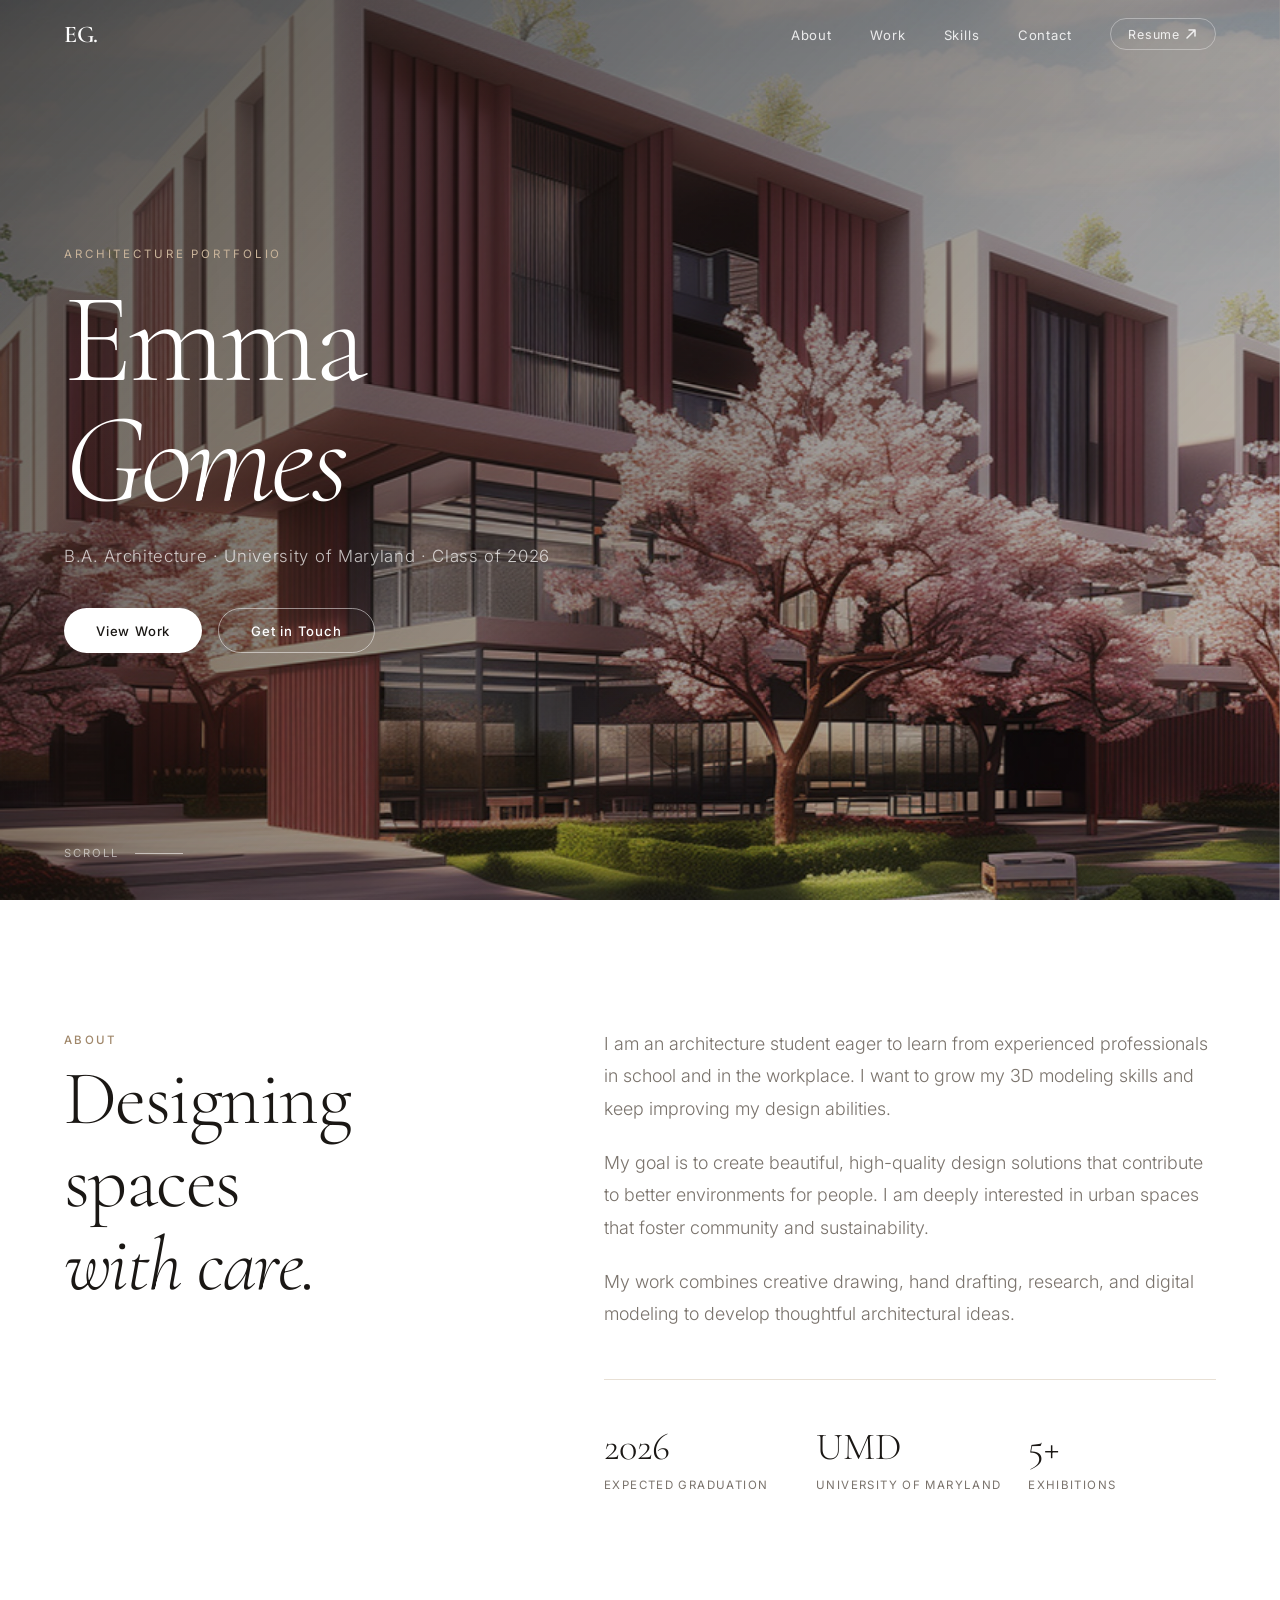
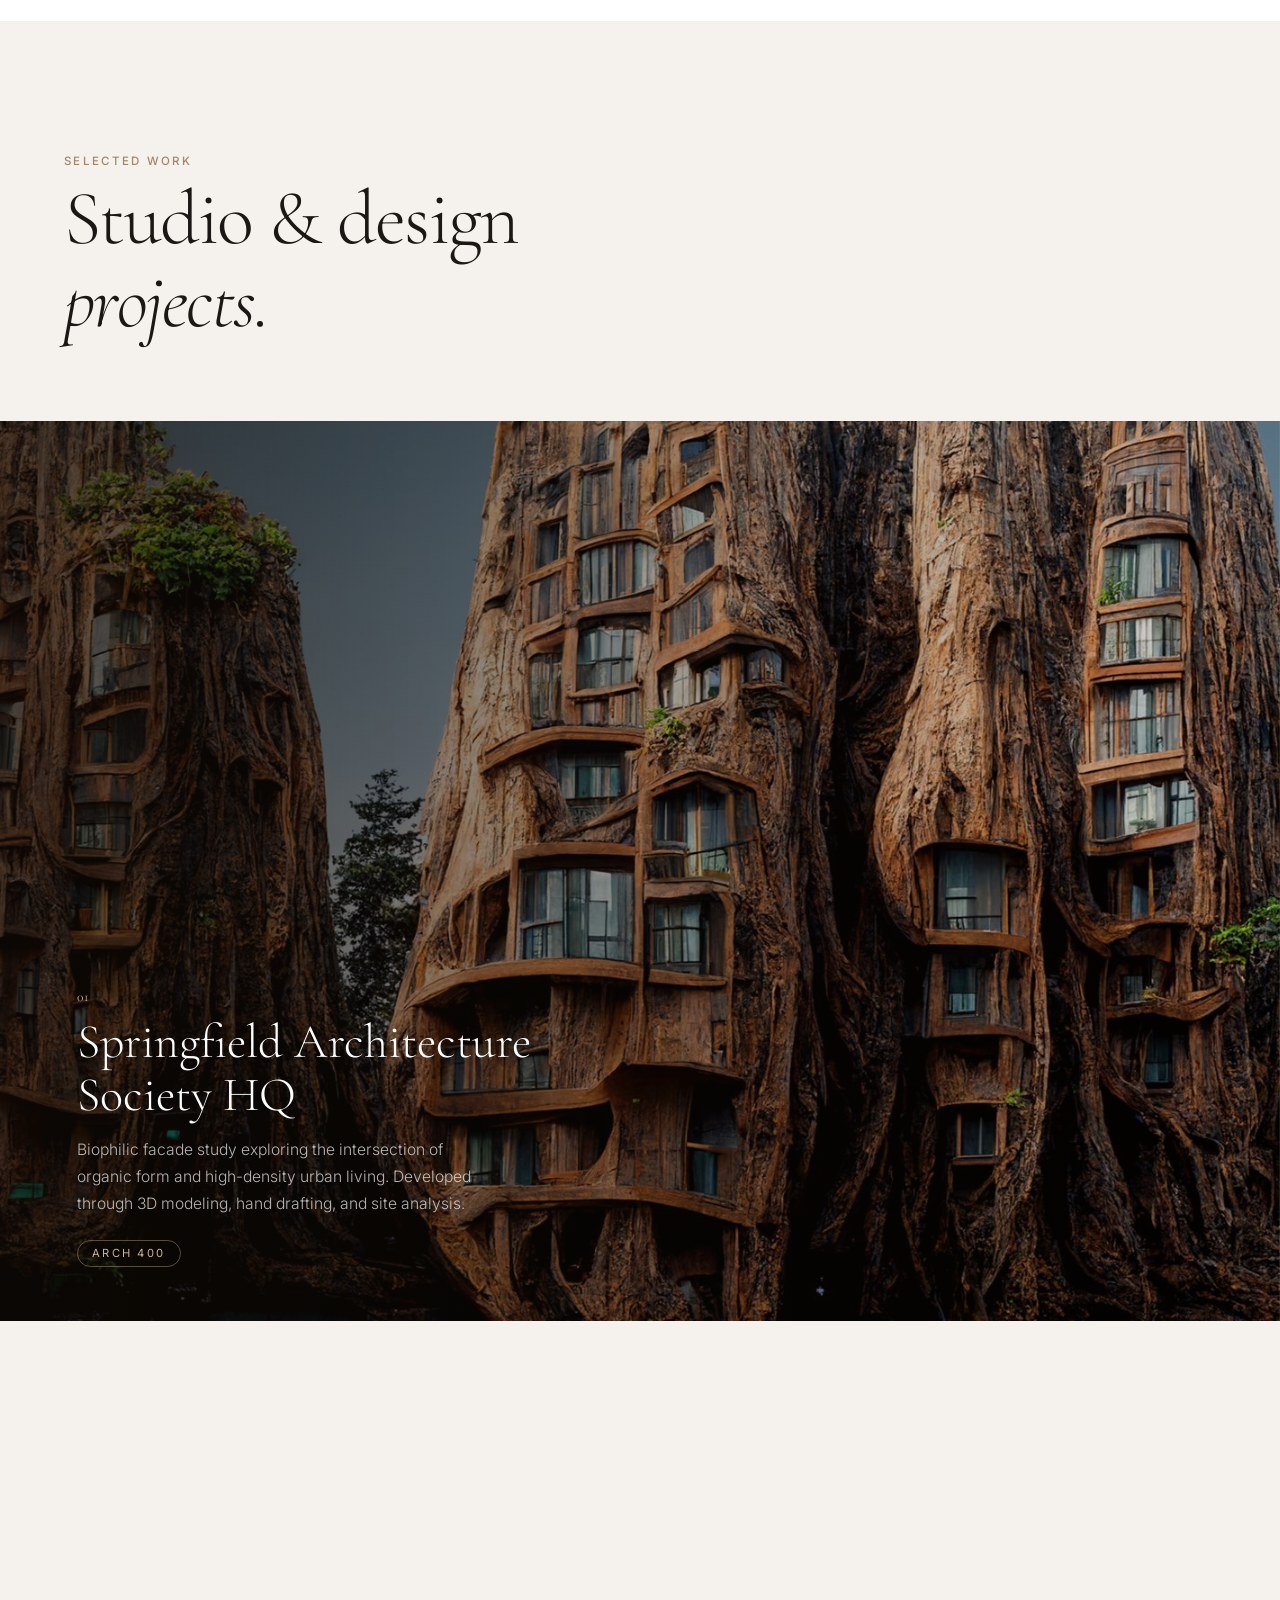
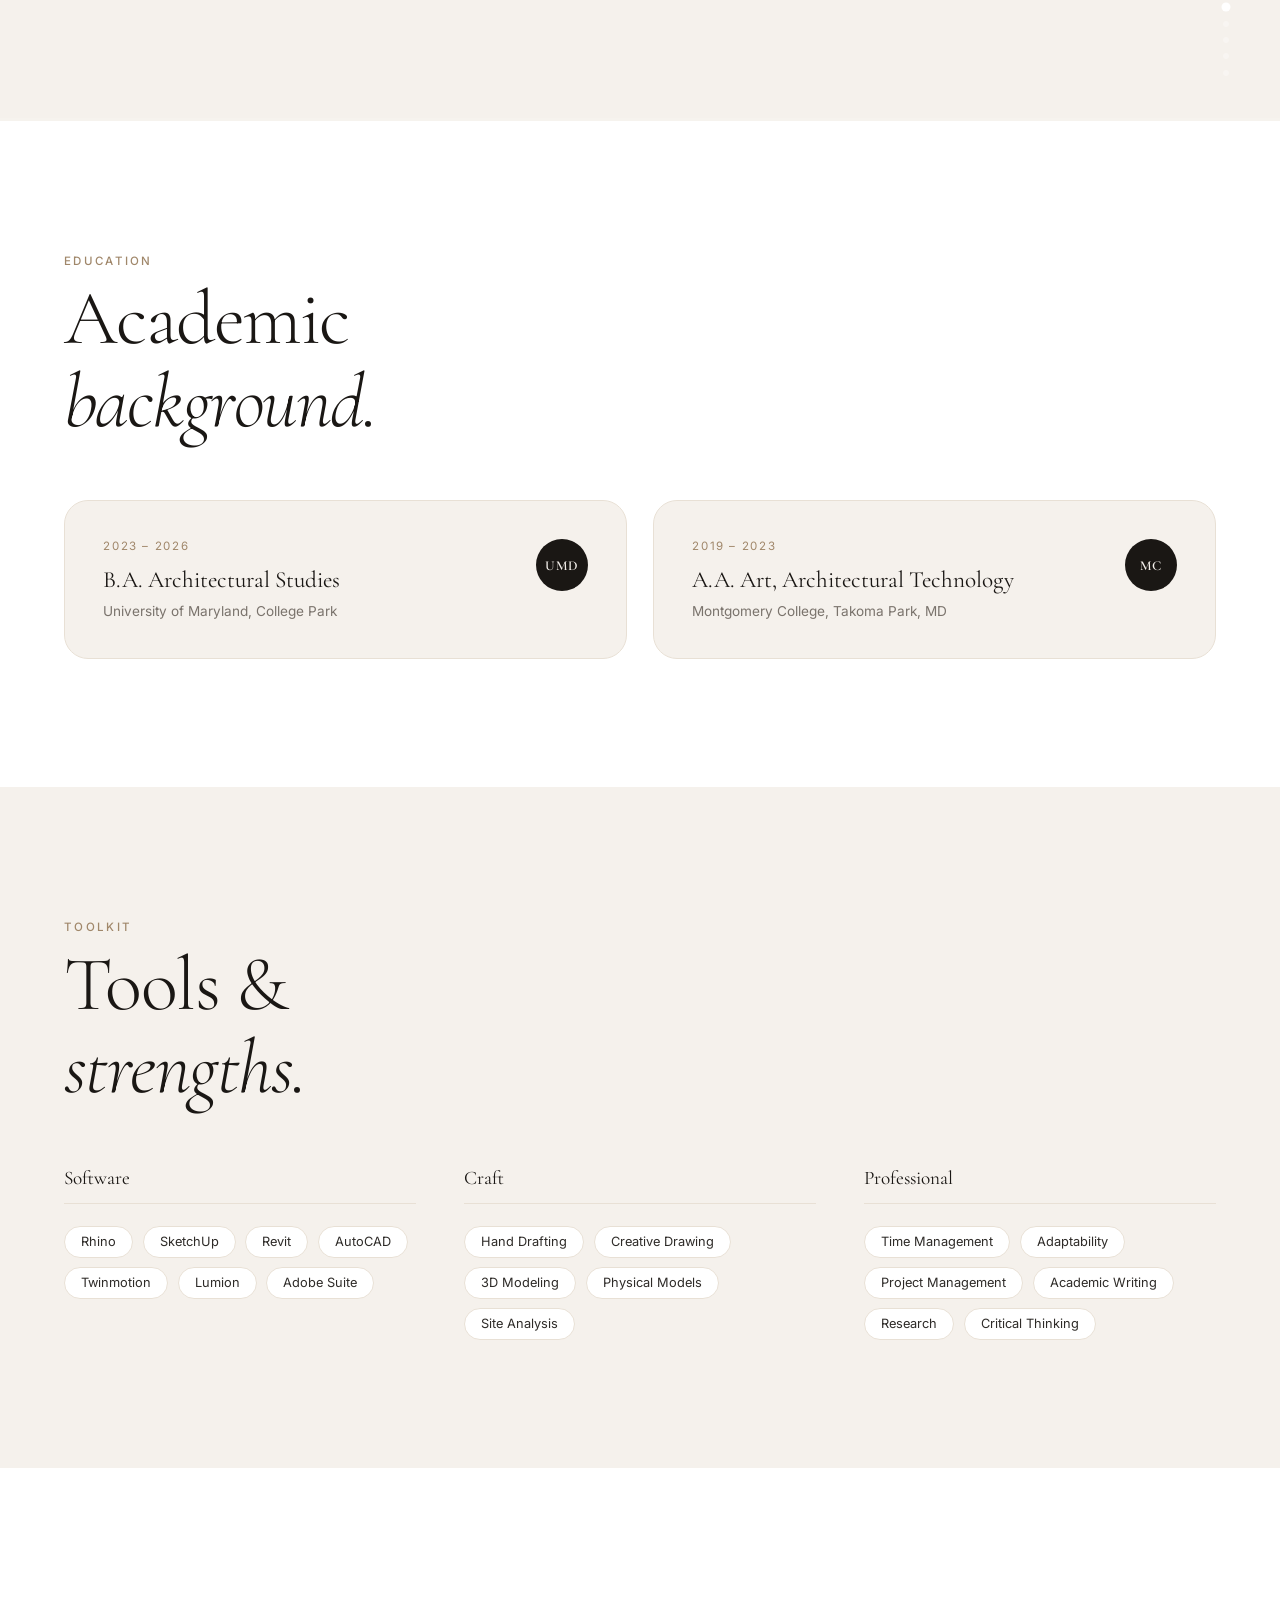
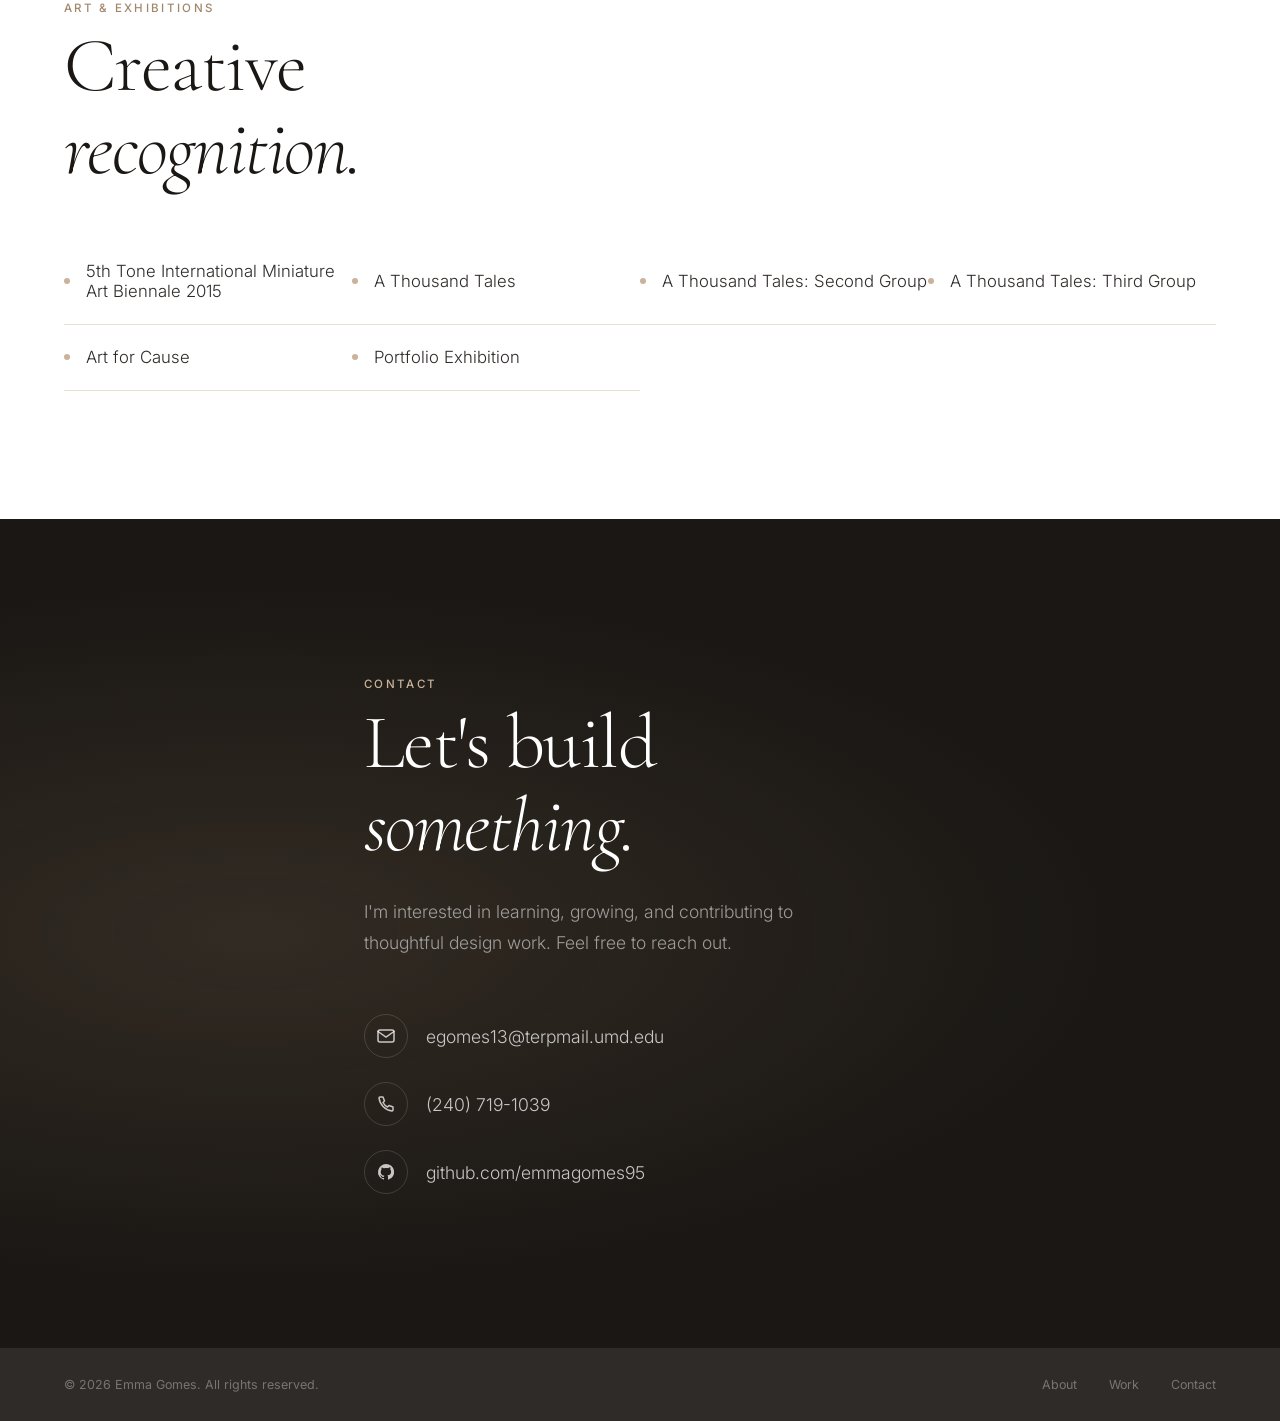
==== frontend/index.html @ b1644114 "feat: initialize architecture portfolio frontend with layout, styling, and assets" ====
<!DOCTYPE html>
<html lang="en">
<head>
  <meta charset="UTF-8" />
  <meta name="viewport" content="width=device-width, initial-scale=1.0" />
  <title>Emma Gomes | Architecture Portfolio</title>
  <meta name="description" content="Emma Gomes — Architecture student at the University of Maryland. Portfolio of design, 3D modeling, and thoughtful spatial work." />
  <link rel="preconnect" href="https://fonts.googleapis.com" />
  <link rel="preconnect" href="https://fonts.gstatic.com" crossorigin />
  <link href="https://fonts.googleapis.com/css2?family=Cormorant+Garamond:ital,wght@0,300;0,400;0,600;1,300;1,400&family=Inter:wght@300;400;500;600&display=swap" rel="stylesheet" />
  <link rel="stylesheet" href="style.css" />
</head>
<body>

  <!-- ─── CURSOR DOT ─── -->
  <div class="cursor" id="cursor"></div>

  <!-- ─── NAV ─── -->
  <nav class="nav" id="nav" role="navigation" aria-label="Main navigation">
    <a href="#home" class="nav__logo" aria-label="Emma Gomes home">EG.</a>
    <ul class="nav__links" role="list">
      <li><a href="#about">About</a></li>
      <li><a href="#work">Work</a></li>
      <li><a href="#skills">Skills</a></li>
      <li><a href="#contact">Contact</a></li>
      <li>
        <a href="../Print_resume_2026.pdf" target="_blank" rel="noopener" class="nav__resume" aria-label="Open resume PDF">
          <span>Resume</span>
          <svg width="12" height="12" viewBox="0 0 12 12" fill="none" aria-hidden="true">
            <path d="M2 10L10 2M10 2H4M10 2V8" stroke="currentColor" stroke-width="1.5" stroke-linecap="round" stroke-linejoin="round"/>
          </svg>
        </a>
      </li>
    </ul>
    <button class="nav__hamburger" id="navHamburger" aria-label="Open menu" aria-expanded="false">
      <span></span><span></span>
    </button>
  </nav>

  <!-- Mobile drawer -->
  <div class="nav__drawer" id="navDrawer" aria-hidden="true">
    <a href="#about" class="drawer__link">About</a>
    <a href="#work" class="drawer__link">Work</a>
    <a href="#skills" class="drawer__link">Skills</a>
    <a href="#contact" class="drawer__link">Contact</a>
    <a href="../Print_resume_2026.pdf" target="_blank" rel="noopener" class="drawer__link">Resume ↗</a>
  </div>

  <!-- ─── HERO ─── -->
  <section class="hero" id="home" aria-label="Hero section">
    <div class="hero__bg">
      <div class="hero__bg-img" style="background-image:url('assets/img_3.jpg')" aria-hidden="true"></div>
      <div class="hero__overlay" aria-hidden="true"></div>
    </div>

    <div class="hero__content">
      <p class="hero__eyebrow reveal-up" aria-label="Architecture Portfolio">Architecture Portfolio</p>
      <h1 class="hero__name reveal-up" style="--delay:0.1s">Emma<br /><em>Gomes</em></h1>
      <p class="hero__sub reveal-up" style="--delay:0.22s">
        B.A. Architecture · University of Maryland · Class of 2026
      </p>
      <div class="hero__ctas reveal-up" style="--delay:0.34s">
        <a href="#work" class="btn btn--light" id="heroViewWork">View Work</a>
        <a href="#contact" class="btn btn--ghost" id="heroContact">Get in Touch</a>
      </div>
    </div>

    <a href="#about" class="hero__scroll" aria-label="Scroll to About">
      <span class="hero__scroll-label">Scroll</span>
      <span class="hero__scroll-line" aria-hidden="true"></span>
    </a>
  </section>

  <!-- ─── ABOUT ─── -->
  <section class="about section" id="about" aria-label="About Emma Gomes">
    <div class="container about__grid">
      <div class="about__left">
        <span class="label reveal-left">About</span>
        <h2 class="section-title reveal-left" style="--delay:0.08s">
          Designing spaces<br /><em>with care.</em>
        </h2>
      </div>
      <div class="about__right">
        <p class="about__body reveal-up" style="--delay:0.12s">
          I am an architecture student eager to learn from experienced professionals
          in school and in the workplace. I want to grow my 3D modeling skills and
          keep improving my design abilities.
        </p>
        <p class="about__body reveal-up" style="--delay:0.2s">
          My goal is to create beautiful, high-quality design solutions that contribute
          to better environments for people. I am deeply interested in urban spaces
          that foster community and sustainability.
        </p>
        <p class="about__body reveal-up" style="--delay:0.28s">
          My work combines creative drawing, hand drafting, research, and digital
          modeling to develop thoughtful architectural ideas.
        </p>

        <div class="about__facts reveal-up" style="--delay:0.38s">
          <div class="fact">
            <span class="fact__num">2026</span>
            <span class="fact__label">Expected Graduation</span>
          </div>
          <div class="fact">
            <span class="fact__num">UMD</span>
            <span class="fact__label">University of Maryland</span>
          </div>
          <div class="fact">
            <span class="fact__num">5+</span>
            <span class="fact__label">Exhibitions</span>
          </div>
        </div>
      </div>
    </div>
  </section>

  <!-- ─── WORK / IMAGE SHOWCASE (cinematic scroll) ─── -->
  <section class="work" id="work" aria-label="Selected work">
    <div class="work__intro container">
      <span class="label reveal-left">Selected Work</span>
      <h2 class="section-title reveal-left" style="--delay:0.08s">
        Studio & design<br /><em>projects.</em>
      </h2>
    </div>

    <!-- Sticky scroll showcase -->
    <div class="showcase" id="showcase">
      <!-- Track of panels – JS drives the curtain transition -->
      <div class="showcase__track" id="showcaseTrack">

        <div class="showcase__panel" data-index="0">
          <figure class="panel__img-wrap" aria-hidden="true">
            <img src="assets/img_1.jpg" alt="Biophilic high-rise towers with tree-bark facade" class="panel__img" />
          </figure>
          <div class="panel__caption">
            <span class="panel__num">01</span>
            <h3 class="panel__title">Springfield Architecture Society HQ</h3>
            <p class="panel__desc">Biophilic facade study exploring the intersection of organic form and high-density urban living. Developed through 3D modeling, hand drafting, and site analysis.</p>
            <span class="panel__course">ARCH 400</span>
          </div>
        </div>

        <div class="showcase__panel" data-index="1">
          <figure class="panel__img-wrap" aria-hidden="true">
            <img src="assets/img_2.jpg" alt="Parametric wooden vaulted pavilion in a misty field" class="panel__img" />
          </figure>
          <div class="panel__caption">
            <span class="panel__num">02</span>
            <h3 class="panel__title">Riverwalk Pavilion</h3>
            <p class="panel__desc">Parametric wooden vault designed as a flexible public space, supporting walking tours, farmer's markets, and film screenings through lightweight structure and natural material.</p>
            <span class="panel__course">ARCH 400</span>
          </div>
        </div>

        <div class="showcase__panel" data-index="2">
          <figure class="panel__img-wrap" aria-hidden="true">
            <img src="assets/img_3.jpg" alt="Modern academic building with cherry blossom trees" class="panel__img" />
          </figure>
          <div class="panel__caption">
            <span class="panel__num">03</span>
            <h3 class="panel__title">Community Learning Center</h3>
            <p class="panel__desc">Mixed-use academic building emphasizing transparency, greenery, and human scale. Designed to foster collaborative learning in a vibrant landscaped setting.</p>
            <span class="panel__course">ARCH 350</span>
          </div>
        </div>

        <div class="showcase__panel" data-index="3">
          <figure class="panel__img-wrap" aria-hidden="true">
            <img src="assets/img_4.jpg" alt="Brutalist sculptural civic building" class="panel__img" />
          </figure>
          <div class="panel__caption">
            <span class="panel__num">04</span>
            <h3 class="panel__title">Marketplace</h3>
            <p class="panel__desc">Brutalist civic presence articulated through bold massing and sculptural concrete. Analytical diagrams communicate circulation, parti, and hierarchy through freehand and digital methods.</p>
            <span class="panel__course">ARCH 200</span>
          </div>
        </div>

        <div class="showcase__panel" data-index="4">
          <figure class="panel__img-wrap" aria-hidden="true">
            <img src="assets/img_5.jpg" alt="Mirrored glass facade reflecting sky and city" class="panel__img" />
          </figure>
          <div class="panel__caption">
            <span class="panel__num">05</span>
            <h3 class="panel__title">Reflective Urban Facade</h3>
            <p class="panel__desc">Exploration of urban transparency and context — a glass skin that dissolves the boundary between building and sky, turning the city into an ever-changing canvas.</p>
            <span class="panel__course">ARCH 300</span>
          </div>
        </div>

      </div><!-- /.showcase__track -->

      <!-- Progress dots -->
      <div class="showcase__dots" id="showcaseDots" role="tablist" aria-label="Project navigation">
        <button class="dot dot--active" data-idx="0" role="tab" aria-selected="true" aria-label="Project 1"></button>
        <button class="dot" data-idx="1" role="tab" aria-selected="false" aria-label="Project 2"></button>
        <button class="dot" data-idx="2" role="tab" aria-selected="false" aria-label="Project 3"></button>
        <button class="dot" data-idx="3" role="tab" aria-selected="false" aria-label="Project 4"></button>
        <button class="dot" data-idx="4" role="tab" aria-selected="false" aria-label="Project 5"></button>
      </div>

      <!-- Scroll progress bar -->
      <div class="showcase__progress" aria-hidden="true">
        <div class="showcase__progress-fill" id="showcaseProgressFill"></div>
      </div>
    </div><!-- /.showcase -->
  </section>

  <!-- ─── EDUCATION ─── -->
  <section class="edu section" id="education" aria-label="Education">
    <div class="container">
      <span class="label reveal-left">Education</span>
      <h2 class="section-title reveal-left" style="--delay:0.08s">Academic<br /><em>background.</em></h2>

      <div class="edu__grid">
        <div class="edu__card reveal-up" style="--delay:0.1s">
          <div class="edu__card-inner">
            <span class="edu__year">2023 – 2026</span>
            <h3 class="edu__degree">B.A. Architectural Studies</h3>
            <p class="edu__school">University of Maryland, College Park</p>
          </div>
          <div class="edu__badge" aria-hidden="true">UMD</div>
        </div>

        <div class="edu__card reveal-up" style="--delay:0.2s">
          <div class="edu__card-inner">
            <span class="edu__year">2019 – 2023</span>
            <h3 class="edu__degree">A.A. Art, Architectural Technology</h3>
            <p class="edu__school">Montgomery College, Takoma Park, MD</p>
          </div>
          <div class="edu__badge" aria-hidden="true">MC</div>
        </div>
      </div>
    </div>
  </section>

  <!-- ─── SKILLS ─── -->
  <section class="skills section" id="skills" aria-label="Skills">
    <div class="container">
      <span class="label reveal-left">Toolkit</span>
      <h2 class="section-title reveal-left" style="--delay:0.08s">Tools &amp;<br /><em>strengths.</em></h2>

      <div class="skills__grid">
        <div class="skills__col reveal-up" style="--delay:0.1s">
          <h3 class="skills__col-title">Software</h3>
          <ul class="skills__list" role="list">
            <li class="pill">Rhino</li>
            <li class="pill">SketchUp</li>
            <li class="pill">Revit</li>
            <li class="pill">AutoCAD</li>
            <li class="pill">Twinmotion</li>
            <li class="pill">Lumion</li>
            <li class="pill">Adobe Suite</li>
          </ul>
        </div>

        <div class="skills__col reveal-up" style="--delay:0.18s">
          <h3 class="skills__col-title">Craft</h3>
          <ul class="skills__list" role="list">
            <li class="pill">Hand Drafting</li>
            <li class="pill">Creative Drawing</li>
            <li class="pill">3D Modeling</li>
            <li class="pill">Physical Models</li>
            <li class="pill">Site Analysis</li>
          </ul>
        </div>

        <div class="skills__col reveal-up" style="--delay:0.26s">
          <h3 class="skills__col-title">Professional</h3>
          <ul class="skills__list" role="list">
            <li class="pill">Time Management</li>
            <li class="pill">Adaptability</li>
            <li class="pill">Project Management</li>
            <li class="pill">Academic Writing</li>
            <li class="pill">Research</li>
            <li class="pill">Critical Thinking</li>
          </ul>
        </div>
      </div>
    </div>
  </section>

  <!-- ─── EXHIBITIONS ─── -->
  <section class="exhibitions section" id="exhibitions" aria-label="Exhibitions">
    <div class="container">
      <span class="label reveal-left">Art &amp; Exhibitions</span>
      <h2 class="section-title reveal-left" style="--delay:0.08s">Creative<br /><em>recognition.</em></h2>

      <ul class="exhibitions__list reveal-up" style="--delay:0.12s" role="list">
        <li class="exhibitions__item">
          <span class="exhibitions__dot" aria-hidden="true"></span>
          <span>5th Tone International Miniature Art Biennale 2015</span>
        </li>
        <li class="exhibitions__item">
          <span class="exhibitions__dot" aria-hidden="true"></span>
          <span>A Thousand Tales</span>
        </li>
        <li class="exhibitions__item">
          <span class="exhibitions__dot" aria-hidden="true"></span>
          <span>A Thousand Tales: Second Group</span>
        </li>
        <li class="exhibitions__item">
          <span class="exhibitions__dot" aria-hidden="true"></span>
          <span>A Thousand Tales: Third Group</span>
        </li>
        <li class="exhibitions__item">
          <span class="exhibitions__dot" aria-hidden="true"></span>
          <span>Art for Cause</span>
        </li>
        <li class="exhibitions__item">
          <span class="exhibitions__dot" aria-hidden="true"></span>
          <span>Portfolio Exhibition</span>
        </li>
      </ul>
    </div>
  </section>

  <!-- ─── CONTACT ─── -->
  <section class="contact" id="contact" aria-label="Contact">
    <div class="contact__bg" aria-hidden="true"></div>
    <div class="container contact__inner">
      <span class="label label--light reveal-up">Contact</span>
      <h2 class="section-title section-title--light reveal-up" style="--delay:0.08s">
        Let's build<br /><em>something.</em>
      </h2>
      <p class="contact__sub reveal-up" style="--delay:0.16s">
        I'm interested in learning, growing, and contributing to thoughtful design work. Feel free to reach out.
      </p>

      <div class="contact__links reveal-up" style="--delay:0.24s">
        <a href="mailto:egomes13@terpmail.umd.edu" class="contact__link" id="contactEmail" aria-label="Email Emma Gomes">
          <span class="contact__link-icon" aria-hidden="true">
            <svg viewBox="0 0 20 20" fill="none" width="20" height="20" aria-hidden="true">
              <path d="M2 5.5L10 11L18 5.5" stroke="currentColor" stroke-width="1.5" stroke-linecap="round"/>
              <rect x="2" y="4" width="16" height="12" rx="2" stroke="currentColor" stroke-width="1.5"/>
            </svg>
          </span>
          egomes13@terpmail.umd.edu
        </a>

        <a href="tel:+12407191039" class="contact__link" id="contactPhone" aria-label="Call Emma Gomes">
          <span class="contact__link-icon" aria-hidden="true">
            <svg viewBox="0 0 20 20" fill="none" width="20" height="20" aria-hidden="true">
              <path d="M4 3h3l1.5 4L7 8.5a11 11 0 0 0 4.5 4.5L13 11.5l4 1.5v3a1 1 0 0 1-1 1A15 15 0 0 1 3 4a1 1 0 0 1 1-1z" stroke="currentColor" stroke-width="1.5" stroke-linecap="round" stroke-linejoin="round"/>
            </svg>
          </span>
          (240) 719-1039
        </a>

        <a href="https://github.com/emmagomes95" target="_blank" rel="noopener noreferrer" class="contact__link" id="contactGithub" aria-label="Emma Gomes GitHub profile">
          <span class="contact__link-icon" aria-hidden="true">
            <svg viewBox="0 0 20 20" fill="none" width="20" height="20" aria-hidden="true">
              <path d="M10 2a8 8 0 0 0-2.53 15.59c.4.07.55-.17.55-.38v-1.33C5.67 16.3 5.18 14.9 5.18 14.9c-.36-.92-.88-1.17-.88-1.17-.72-.49.05-.48.05-.48.8.06 1.22.82 1.22.82.71 1.22 1.87.87 2.33.66.07-.52.28-.87.5-1.07-1.78-.2-3.64-.89-3.64-3.95 0-.87.31-1.59.82-2.15-.08-.2-.36-1.02.08-2.12 0 0 .67-.21 2.2.82A7.64 7.64 0 0 1 10 5.9c.68 0 1.36.09 2 .27 1.52-1.03 2.2-.82 2.2-.82.44 1.1.16 1.92.08 2.12.51.56.82 1.28.82 2.15 0 3.07-1.87 3.75-3.65 3.95.29.25.54.73.54 1.48v2.19c0 .21.15.46.55.38A8 8 0 0 0 10 2z" fill="currentColor"/>
            </svg>
          </span>
          github.com/emmagomes95
        </a>
      </div>
    </div>
  </section>

  <!-- ─── FOOTER ─── -->
  <footer class="footer">
    <div class="container footer__inner">
      <p class="footer__copy">© 2026 Emma Gomes. All rights reserved.</p>
      <nav class="footer__nav" aria-label="Footer navigation">
        <a href="#about">About</a>
        <a href="#work">Work</a>
        <a href="#contact">Contact</a>
      </nav>
    </div>
  </footer>

  <script src="script.js"></script>
</body>
</html>
---- frontend/style.css ----
/* ═══════════════════════════════════════════════════════════════
   Emma Gomes · Architecture Portfolio · style.css
   ═══════════════════════════════════════════════════════════════ */

/* ── RESET & BASE ── */
*, *::before, *::after { box-sizing: border-box; margin: 0; padding: 0; }
html { scroll-behavior: smooth; font-size: 16px; }
img  { display: block; max-width: 100%; }
a    { text-decoration: none; color: inherit; }
ul   { list-style: none; }
button { background: none; border: none; cursor: pointer; }

/* ── TOKENS ── */
:root {
  --cream:   #f5f1ec;
  --warm:    #e8e0d5;
  --clay:    #c9b49a;
  --sand:    #a0876a;
  --ink:     #1a1714;
  --charcoal:#2e2b28;
  --muted:   #7a736c;
  --white:   #ffffff;

  --font-serif: 'Cormorant Garamond', Georgia, serif;
  --font-sans:  'Inter', system-ui, sans-serif;

  --ease-out-expo: cubic-bezier(0.16, 1, 0.3, 1);
  --ease-in-out:   cubic-bezier(0.76, 0, 0.24, 1);

  --nav-h: 68px;
  --max-w: 1280px;
  --gap:   clamp(1.5rem, 4vw, 3rem);
}

/* ── TYPOGRAPHY ── */
body {
  font-family: var(--font-sans);
  background: var(--cream);
  color: var(--ink);
  -webkit-font-smoothing: antialiased;
  overflow-x: hidden;
}

.section-title {
  font-family: var(--font-serif);
  font-weight: 300;
  font-size: clamp(2.4rem, 6vw, 5.2rem);
  line-height: 1.08;
  letter-spacing: -0.02em;
  margin-top: 0.6rem;
}
.section-title em { font-style: italic; font-weight: 300; }
.section-title--light { color: var(--white); }

.label {
  display: inline-block;
  font-size: 0.72rem;
  letter-spacing: 0.2em;
  text-transform: uppercase;
  color: var(--sand);
  font-family: var(--font-sans);
  font-weight: 500;
}
.label--light { color: var(--clay); }

/* ── CONTAINER ── */
.container {
  max-width: var(--max-w);
  margin-inline: auto;
  padding-inline: clamp(1.25rem, 5vw, 4rem);
}

/* ── SECTION BASE ── */
.section {
  padding-block: clamp(5rem, 10vw, 9rem);
}

/* ═══════════════════
   CUSTOM CURSOR
═══════════════════ */
.cursor {
  pointer-events: none;
  position: fixed;
  top: 0; left: 0;
  width: 10px; height: 10px;
  border-radius: 50%;
  background: var(--sand);
  mix-blend-mode: multiply;
  transform: translate(-50%, -50%);
  transition: transform 0.12s var(--ease-out-expo),
              width 0.3s var(--ease-out-expo),
              height 0.3s var(--ease-out-expo),
              opacity 0.3s;
  z-index: 9999;
}
.cursor--hover {
  width: 48px; height: 48px;
  opacity: 0.5;
}
@media (hover: none) { .cursor { display: none; } }

/* ═══════════════════
   NAVIGATION
═══════════════════ */
.nav {
  position: fixed;
  top: 0; left: 0; right: 0;
  height: var(--nav-h);
  z-index: 900;
  display: flex;
  align-items: center;
  justify-content: space-between;
  padding-inline: clamp(1.25rem, 5vw, 4rem);
  transition: background 0.4s, backdrop-filter 0.4s, box-shadow 0.4s;
}
.nav--scrolled {
  background: rgba(245, 241, 236, 0.88);
  backdrop-filter: blur(14px);
  -webkit-backdrop-filter: blur(14px);
  box-shadow: 0 1px 0 rgba(0,0,0,0.06);
}
.nav__logo {
  font-family: var(--font-serif);
  font-size: 1.5rem;
  font-weight: 600;
  letter-spacing: -0.02em;
  color: var(--white);
  transition: color 0.35s;
}
.nav--scrolled .nav__logo { color: var(--ink); }

.nav__links {
  display: flex;
  align-items: center;
  gap: 2.4rem;
}
.nav__links a {
  font-size: 0.82rem;
  letter-spacing: 0.06em;
  color: rgba(255,255,255,0.85);
  font-weight: 400;
  transition: color 0.25s;
}
.nav--scrolled .nav__links a { color: var(--charcoal); }
.nav__links a:hover { color: var(--sand) !important; }

.nav__resume {
  display: inline-flex;
  align-items: center;
  gap: 0.35rem;
  padding: 0.45rem 1.1rem;
  border: 1px solid rgba(255,255,255,0.35);
  border-radius: 100px;
  font-size: 0.78rem !important;
  letter-spacing: 0.08em;
  transition: background 0.25s, border-color 0.25s, color 0.25s !important;
}
.nav__resume:hover { background: var(--white); color: var(--ink) !important; border-color: var(--white); }
.nav--scrolled .nav__resume { border-color: var(--sand); color: var(--ink) !important; }
.nav--scrolled .nav__resume:hover { background: var(--ink); color: var(--white) !important; border-color: var(--ink); }

.nav__hamburger {
  display: none;
  flex-direction: column;
  gap: 5px;
  padding: 4px;
}
.nav__hamburger span {
  display: block;
  width: 24px; height: 1.5px;
  background: var(--white);
  transition: transform 0.3s, opacity 0.3s, background 0.3s;
  transform-origin: center;
}
.nav--scrolled .nav__hamburger span { background: var(--ink); }
.nav__hamburger.open span:first-child { transform: translateY(6.5px) rotate(45deg); }
.nav__hamburger.open span:last-child  { transform: translateY(-6.5px) rotate(-45deg); }

/* Mobile drawer */
.nav__drawer {
  display: none;
  position: fixed;
  top: 0; right: 0; bottom: 0;
  width: min(80vw, 320px);
  background: var(--cream);
  z-index: 850;
  padding: calc(var(--nav-h) + 2rem) 2.5rem 2.5rem;
  transform: translateX(100%);
  transition: transform 0.45s var(--ease-out-expo);
  flex-direction: column;
  gap: 2rem;
}
.nav__drawer.open { transform: translateX(0); }
.drawer__link {
  font-family: var(--font-serif);
  font-size: 2rem;
  font-weight: 300;
  color: var(--ink);
  transition: color 0.2s;
}
.drawer__link:hover { color: var(--sand); }

@media (max-width: 768px) {
  .nav__links { display: none; }
  .nav__hamburger { display: flex; }
  .nav__drawer { display: flex; }
}

/* ═══════════════════
   HERO
═══════════════════ */
.hero {
  position: relative;
  height: 100svh;
  min-height: 600px;
  display: flex;
  flex-direction: column;
  align-items: flex-start;
  justify-content: center;
  padding-inline: clamp(1.25rem, 5vw, 4rem);
  overflow: hidden;
}

.hero__bg {
  position: absolute;
  inset: 0;
  z-index: 0;
}
.hero__bg-img {
  position: absolute;
  inset: 0;
  background-size: cover;
  background-position: center;
  transform: scale(1.06);
  animation: heroZoom 12s ease-out forwards;
  will-change: transform;
}
@keyframes heroZoom {
  from { transform: scale(1.06); }
  to   { transform: scale(1); }
}

.hero__overlay {
  position: absolute;
  inset: 0;
  background: linear-gradient(
    135deg,
    rgba(20,15,10,0.72) 0%,
    rgba(20,15,10,0.38) 60%,
    rgba(20,15,10,0.18) 100%
  );
}

.hero__content {
  position: relative;
  z-index: 2;
  max-width: 800px;
}

.hero__eyebrow {
  font-size: 0.72rem;
  letter-spacing: 0.25em;
  text-transform: uppercase;
  color: var(--clay);
  font-weight: 400;
  margin-bottom: 1.2rem;
}

.hero__name {
  font-family: var(--font-serif);
  font-size: clamp(4rem, 10vw, 9rem);
  font-weight: 300;
  color: var(--white);
  line-height: 0.94;
  letter-spacing: -0.03em;
  margin-bottom: 1.6rem;
}
.hero__name em { font-style: italic; }

.hero__sub {
  font-size: clamp(0.9rem, 2vw, 1.05rem);
  color: rgba(255,255,255,0.72);
  margin-bottom: 2.6rem;
  font-weight: 300;
  letter-spacing: 0.04em;
}

/* ── Buttons ── */
.btn {
  display: inline-flex;
  align-items: center;
  gap: 0.5rem;
  padding: 0.85rem 2rem;
  border-radius: 100px;
  font-size: 0.82rem;
  font-weight: 500;
  letter-spacing: 0.06em;
  transition: transform 0.25s var(--ease-out-expo),
              background 0.25s, color 0.25s, border-color 0.25s;
}
.btn:hover { transform: translateY(-2px); }
.btn:active { transform: translateY(0); }

.btn--light {
  background: var(--white);
  color: var(--ink);
}
.btn--light:hover { background: var(--cream); }

.btn--ghost {
  border: 1px solid rgba(255,255,255,0.5);
  color: var(--white);
}
.btn--ghost:hover { background: rgba(255,255,255,0.1); border-color: var(--white); }

.hero__ctas {
  display: flex;
  flex-wrap: wrap;
  gap: 1rem;
}

/* Hero scroll indicator */
.hero__scroll {
  position: absolute;
  bottom: 2.5rem;
  left: clamp(1.25rem, 5vw, 4rem);
  z-index: 2;
  display: flex;
  align-items: center;
  gap: 1rem;
  color: rgba(255,255,255,0.55);
  font-size: 0.7rem;
  letter-spacing: 0.18em;
  text-transform: uppercase;
}
.hero__scroll-line {
  display: block;
  width: 48px;
  height: 1px;
  background: currentColor;
  transform-origin: left;
  animation: linePulse 2s ease-in-out infinite;
}
@keyframes linePulse {
  0%,100% { transform: scaleX(1);   opacity: 0.5; }
  50%      { transform: scaleX(1.5); opacity: 1;   }
}

/* ═══════════════════
   ABOUT
═══════════════════ */
.about {
  background: var(--white);
}
.about__grid {
  display: grid;
  grid-template-columns: 1fr 1.4fr;
  gap: var(--gap) clamp(3rem, 8vw, 8rem);
  align-items: start;
}
@media (max-width: 860px) {
  .about__grid { grid-template-columns: 1fr; }
}
.about__left { position: sticky; top: 8rem; }

.about__body {
  font-size: clamp(1rem, 1.8vw, 1.12rem);
  line-height: 1.8;
  color: var(--muted);
  margin-bottom: 1.4rem;
  font-weight: 300;
}

.about__facts {
  display: grid;
  grid-template-columns: repeat(3, 1fr);
  gap: 1.5rem;
  margin-top: 3rem;
  padding-top: 3rem;
  border-top: 1px solid var(--warm);
}
.fact__num {
  display: block;
  font-family: var(--font-serif);
  font-size: 2.4rem;
  font-weight: 300;
  color: var(--ink);
  line-height: 1;
  margin-bottom: 0.4rem;
}
.fact__label {
  font-size: 0.72rem;
  letter-spacing: 0.12em;
  text-transform: uppercase;
  color: var(--muted);
}

/* ═══════════════════
   WORK / SHOWCASE
═══════════════════ */
.work {
  background: var(--cream);
  padding-top: clamp(5rem, 10vw, 9rem);
}
.work__intro {
  margin-bottom: clamp(3rem, 6vw, 5rem);
}

/* Sticky showcase container */
.showcase {
  position: relative;
  /* height = number of panels * 100vh so user scrolls through them */
  height: 500vh;
}

.showcase__track {
  position: sticky;
  top: 0;
  height: 100vh;
  overflow: hidden;
  display: flex;
}

/* Each panel fills the full sticky viewport */
.showcase__panel {
  position: absolute;
  inset: 0;
  display: grid;
  grid-template-rows: 1fr;
  overflow: hidden;
  /* start hidden */
  opacity: 0;
  transition: opacity 0.6s var(--ease-in-out);
}
.showcase__panel.active {
  opacity: 1;
  z-index: 2;
}
.showcase__panel.prev {
  opacity: 0;
  z-index: 1;
}

/* Image reveal with clip-path curtain */
.panel__img-wrap {
  position: absolute;
  inset: 0;
  overflow: hidden;
  margin: 0;
}
.panel__img {
  width: 100%;
  height: 100%;
  object-fit: cover;
  transform: scale(1.08);
  transition: transform 1.2s var(--ease-out-expo);
  will-change: transform;
}
.showcase__panel.active .panel__img {
  transform: scale(1);
}

/* Dark overlay on image */
.panel__img-wrap::after {
  content: '';
  position: absolute;
  inset: 0;
  background: linear-gradient(
    to right,
    rgba(15,10,5,0.72) 0%,
    rgba(15,10,5,0.38) 50%,
    rgba(15,10,5,0.15) 100%
  );
}

/* Caption card */
.panel__caption {
  position: absolute;
  bottom: clamp(2rem, 6vh, 5rem);
  left: clamp(1.5rem, 6vw, 5rem);
  right: clamp(1.5rem, 6vw, 5rem);
  max-width: 520px;
  z-index: 3;
  transform: translateY(24px);
  opacity: 0;
  transition: transform 0.7s 0.2s var(--ease-out-expo),
              opacity 0.7s 0.2s;
}
.showcase__panel.active .panel__caption {
  transform: translateY(0);
  opacity: 1;
}

.panel__num {
  font-family: var(--font-serif);
  font-size: 0.85rem;
  color: var(--clay);
  letter-spacing: 0.12em;
  display: block;
  margin-bottom: 0.7rem;
}

.panel__title {
  font-family: var(--font-serif);
  font-size: clamp(1.8rem, 4vw, 3rem);
  font-weight: 300;
  color: var(--white);
  line-height: 1.1;
  margin-bottom: 1rem;
}

.panel__desc {
  font-size: clamp(0.85rem, 1.5vw, 0.98rem);
  color: rgba(255,255,255,0.7);
  line-height: 1.7;
  font-weight: 300;
  max-width: 420px;
  margin-bottom: 1.4rem;
}

.panel__course {
  display: inline-block;
  font-size: 0.7rem;
  letter-spacing: 0.2em;
  text-transform: uppercase;
  color: var(--clay);
  border: 1px solid rgba(201, 180, 154, 0.4);
  padding: 0.35rem 0.9rem;
  border-radius: 100px;
}

/* ── Dots ── */
.showcase__dots {
  position: absolute;
  bottom: clamp(2rem, 5vh, 4rem);
  right: clamp(1.5rem, 4vw, 3.5rem);
  z-index: 10;
  display: flex;
  flex-direction: column;
  gap: 0.65rem;
}
.dot {
  width: 6px; height: 6px;
  border-radius: 50%;
  background: rgba(255,255,255,0.3);
  transition: background 0.3s, transform 0.3s;
}
.dot--active {
  background: var(--white);
  transform: scale(1.5);
}

/* ── Progress bar ── */
.showcase__progress {
  position: absolute;
  bottom: 0;
  left: 0; right: 0;
  height: 3px;
  background: rgba(255,255,255,0.12);
  z-index: 10;
}
.showcase__progress-fill {
  height: 100%;
  background: var(--clay);
  width: 0%;
  transition: width 0.05s linear;
}

/* ═══════════════════
   EDUCATION
═══════════════════ */
.edu {
  background: var(--white);
}
.edu__grid {
  display: grid;
  grid-template-columns: repeat(auto-fit, minmax(280px, 1fr));
  gap: 1.6rem;
  margin-top: 3.5rem;
}
.edu__card {
  background: var(--cream);
  border: 1px solid var(--warm);
  border-radius: 1.5rem;
  padding: 2.4rem;
  display: flex;
  align-items: flex-start;
  justify-content: space-between;
  gap: 1.5rem;
  transition: transform 0.35s var(--ease-out-expo), box-shadow 0.35s;
  cursor: default;
}
.edu__card:hover {
  transform: translateY(-6px);
  box-shadow: 0 20px 40px rgba(0,0,0,0.07);
}
.edu__year {
  font-size: 0.72rem;
  letter-spacing: 0.14em;
  text-transform: uppercase;
  color: var(--sand);
  display: block;
  margin-bottom: 0.8rem;
}
.edu__degree {
  font-family: var(--font-serif);
  font-size: 1.45rem;
  font-weight: 400;
  line-height: 1.25;
  margin-bottom: 0.5rem;
}
.edu__school {
  font-size: 0.85rem;
  color: var(--muted);
}
.edu__badge {
  flex-shrink: 0;
  width: 52px; height: 52px;
  border-radius: 50%;
  background: var(--ink);
  color: var(--cream);
  font-family: var(--font-serif);
  font-size: 0.85rem;
  font-weight: 600;
  display: grid;
  place-items: center;
  letter-spacing: 0.04em;
}

/* ═══════════════════
   SKILLS
═══════════════════ */
.skills {
  background: var(--cream);
}
.skills__grid {
  display: grid;
  grid-template-columns: repeat(auto-fit, minmax(220px, 1fr));
  gap: var(--gap);
  margin-top: 3.5rem;
}
.skills__col-title {
  font-family: var(--font-serif);
  font-size: 1.2rem;
  font-weight: 400;
  margin-bottom: 1.4rem;
  padding-bottom: 0.8rem;
  border-bottom: 1px solid var(--warm);
}
.skills__list {
  display: flex;
  flex-wrap: wrap;
  gap: 0.6rem;
}

.pill {
  display: inline-block;
  padding: 0.45rem 1rem;
  border: 1px solid var(--warm);
  border-radius: 100px;
  font-size: 0.8rem;
  background: var(--white);
  color: var(--charcoal);
  transition: background 0.2s, border-color 0.2s, color 0.2s, transform 0.2s;
  cursor: default;
}
.pill:hover {
  background: var(--ink);
  border-color: var(--ink);
  color: var(--white);
  transform: translateY(-2px);
}

/* ═══════════════════
   EXHIBITIONS
═══════════════════ */
.exhibitions {
  background: var(--white);
}
.exhibitions__list {
  margin-top: 3rem;
  display: grid;
  grid-template-columns: repeat(auto-fill, minmax(280px, 1fr));
  gap: 0;
}
.exhibitions__item {
  display: flex;
  align-items: center;
  gap: 1rem;
  padding: 1.4rem 0;
  border-bottom: 1px solid var(--warm);
  font-size: clamp(0.92rem, 1.8vw, 1.05rem);
  font-weight: 300;
  color: var(--charcoal);
  transition: color 0.2s;
}
.exhibitions__item:hover { color: var(--sand); }

.exhibitions__dot {
  flex-shrink: 0;
  width: 6px; height: 6px;
  border-radius: 50%;
  background: var(--clay);
  transition: transform 0.2s;
}
.exhibitions__item:hover .exhibitions__dot { transform: scale(1.6); }

/* ═══════════════════
   CONTACT
═══════════════════ */
.contact {
  position: relative;
  overflow: hidden;
  padding-block: clamp(6rem, 12vw, 11rem);
}
.contact__bg {
  position: absolute;
  inset: 0;
  background:
    radial-gradient(ellipse at 20% 50%, rgba(160,135,106,0.18) 0%, transparent 60%),
    var(--ink);
  z-index: 0;
}
.contact__inner {
  position: relative;
  z-index: 2;
  max-width: 680px;
}

.contact__sub {
  font-size: clamp(1rem, 2vw, 1.1rem);
  color: rgba(255,255,255,0.55);
  line-height: 1.75;
  font-weight: 300;
  margin-top: 1.8rem;
  max-width: 460px;
}

.contact__links {
  display: flex;
  flex-direction: column;
  gap: 1.5rem;
  margin-top: 3.5rem;
}

.contact__link {
  display: inline-flex;
  align-items: center;
  gap: 1.1rem;
  color: rgba(255,255,255,0.75);
  font-size: clamp(0.95rem, 2vw, 1.1rem);
  font-weight: 300;
  transition: color 0.25s, gap 0.25s;
}
.contact__link:hover { color: var(--white); gap: 1.5rem; }

.contact__link-icon {
  width: 44px; height: 44px;
  border-radius: 50%;
  border: 1px solid rgba(255,255,255,0.15);
  display: grid;
  place-items: center;
  flex-shrink: 0;
  transition: background 0.25s, border-color 0.25s;
}
.contact__link:hover .contact__link-icon {
  background: rgba(255,255,255,0.08);
  border-color: rgba(255,255,255,0.35);
}

/* ═══════════════════
   FOOTER
═══════════════════ */
.footer {
  background: var(--charcoal);
  padding-block: 1.8rem;
}
.footer__inner {
  display: flex;
  align-items: center;
  justify-content: space-between;
  gap: 1rem;
  flex-wrap: wrap;
}
.footer__copy {
  font-size: 0.78rem;
  color: rgba(255,255,255,0.35);
}
.footer__nav {
  display: flex;
  gap: 2rem;
}
.footer__nav a {
  font-size: 0.78rem;
  color: rgba(255,255,255,0.35);
  transition: color 0.2s;
}
.footer__nav a:hover { color: var(--white); }

/* ═══════════════════
   REVEAL ANIMATIONS
═══════════════════ */
.reveal-up,
.reveal-left {
  opacity: 0;
  will-change: transform, opacity;
}
.reveal-up   { transform: translateY(32px); }
.reveal-left { transform: translateX(-24px); }

.reveal-up.in,
.reveal-left.in {
  animation: revealIn 0.85s var(--ease-out-expo) forwards;
  animation-delay: var(--delay, 0s);
}

@keyframes revealIn {
  to { opacity: 1; transform: none; }
}

/* ═══════════════════
   RESPONSIVE TWEAKS
═══════════════════ */
@media (max-width: 640px) {
  .about__facts { grid-template-columns: 1fr 1fr; }
  .hero__name { font-size: clamp(3.2rem, 14vw, 5rem); }
  .panel__title { font-size: clamp(1.5rem, 7vw, 2.2rem); }
}

@media (prefers-reduced-motion: reduce) {
  *, *::before, *::after { animation-duration: 0.01ms !important; transition-duration: 0.01ms !important; }
}
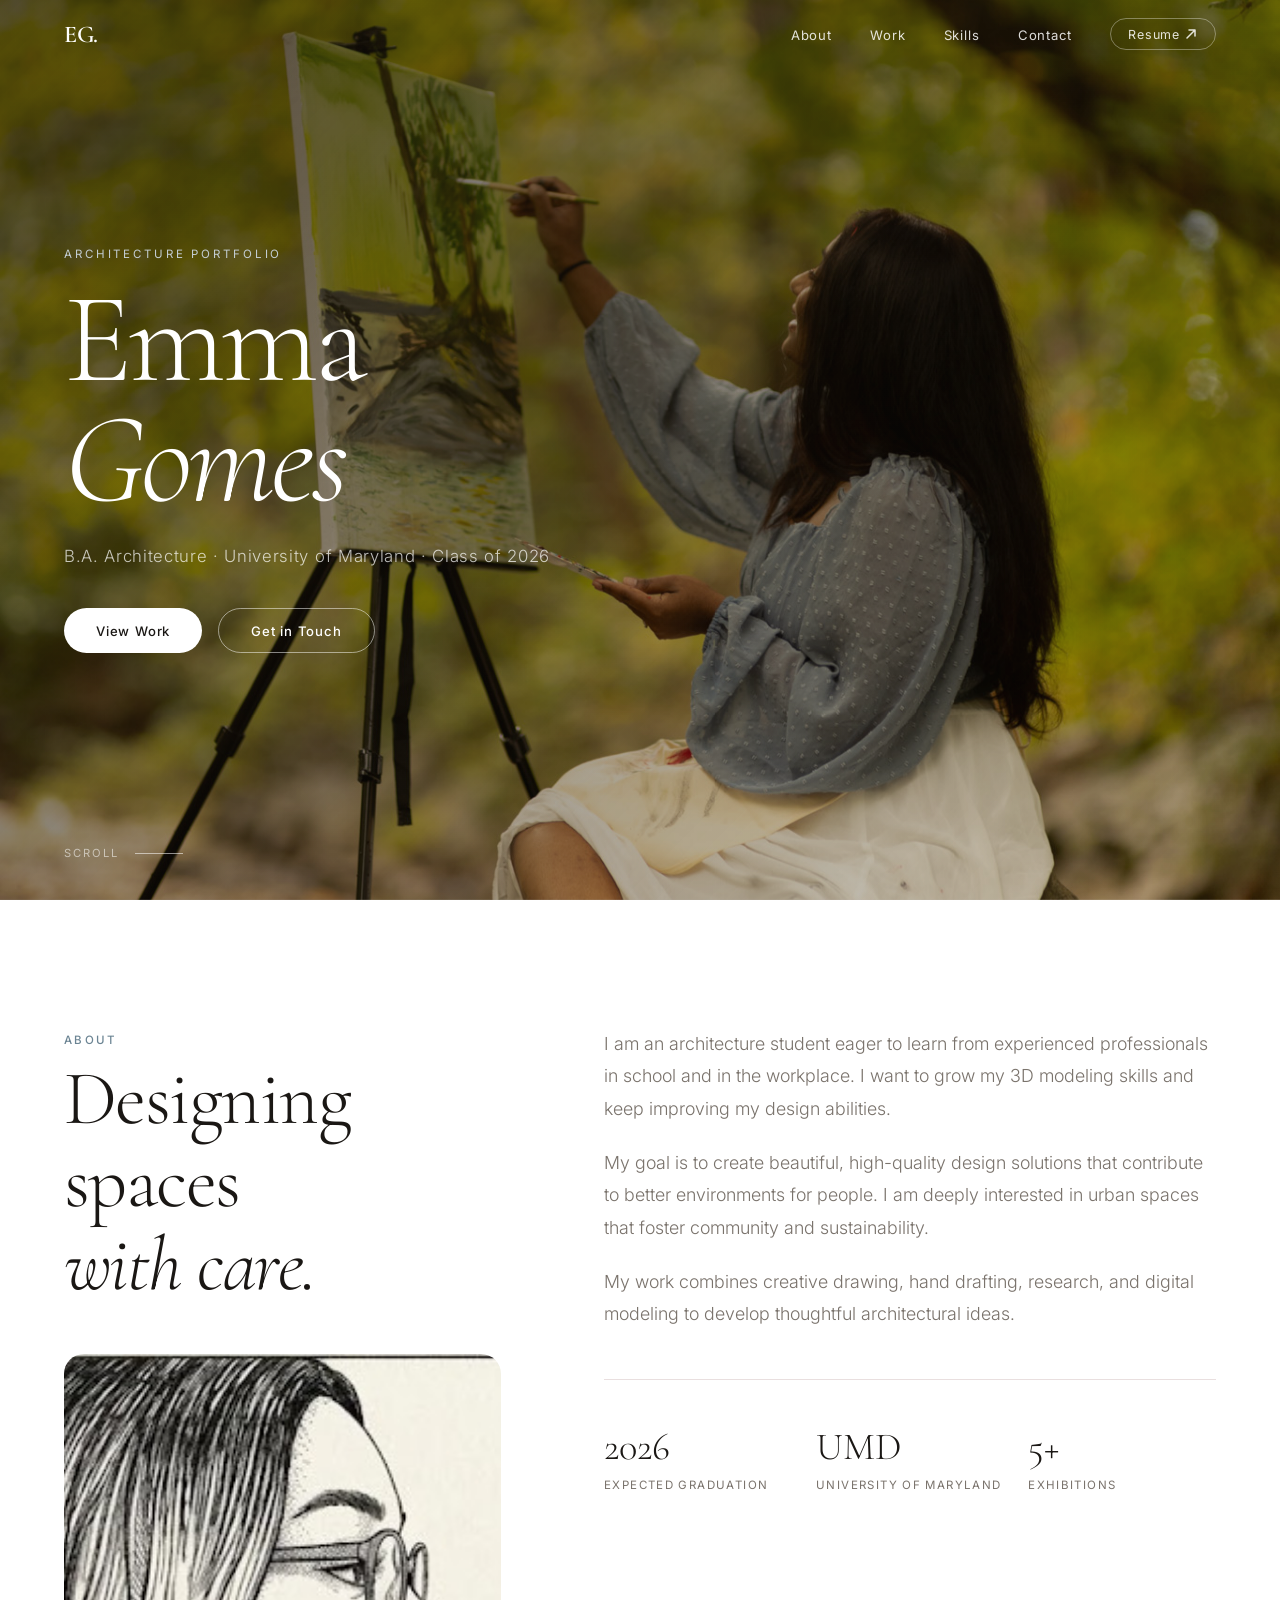
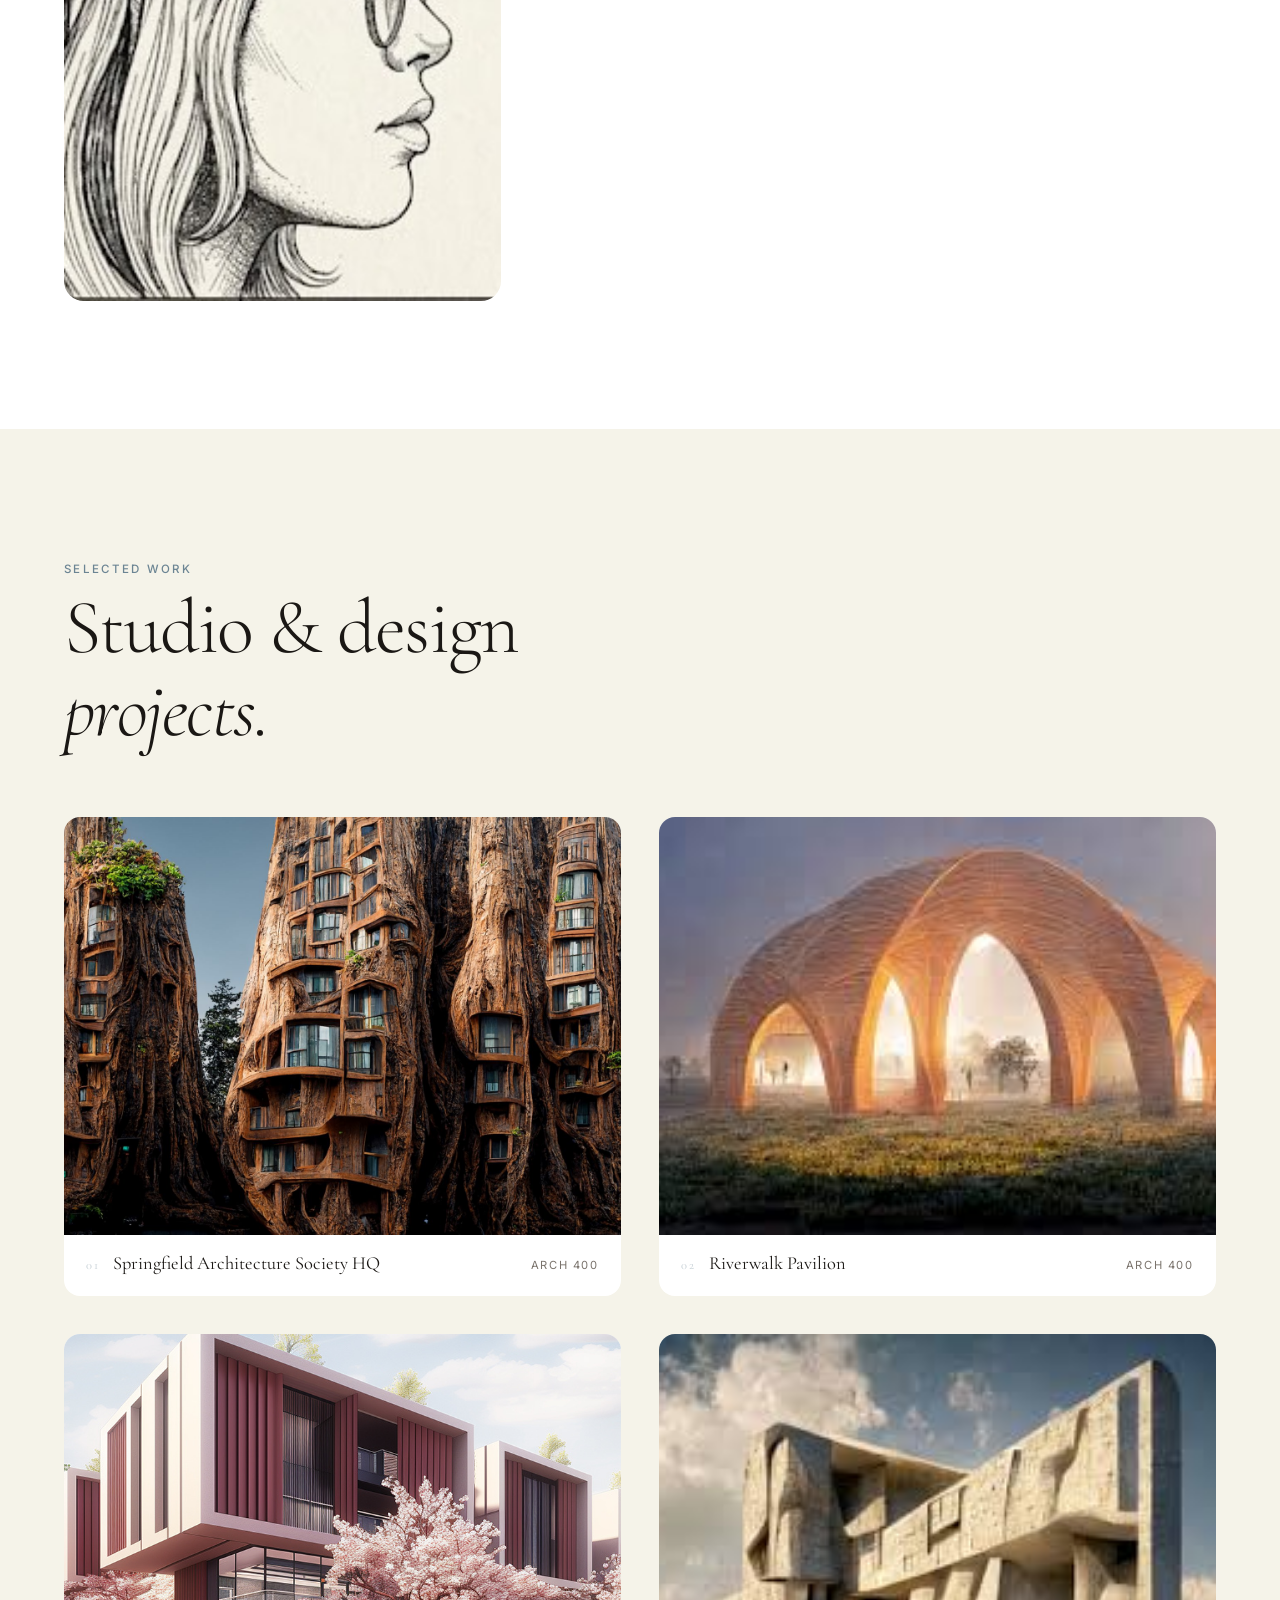
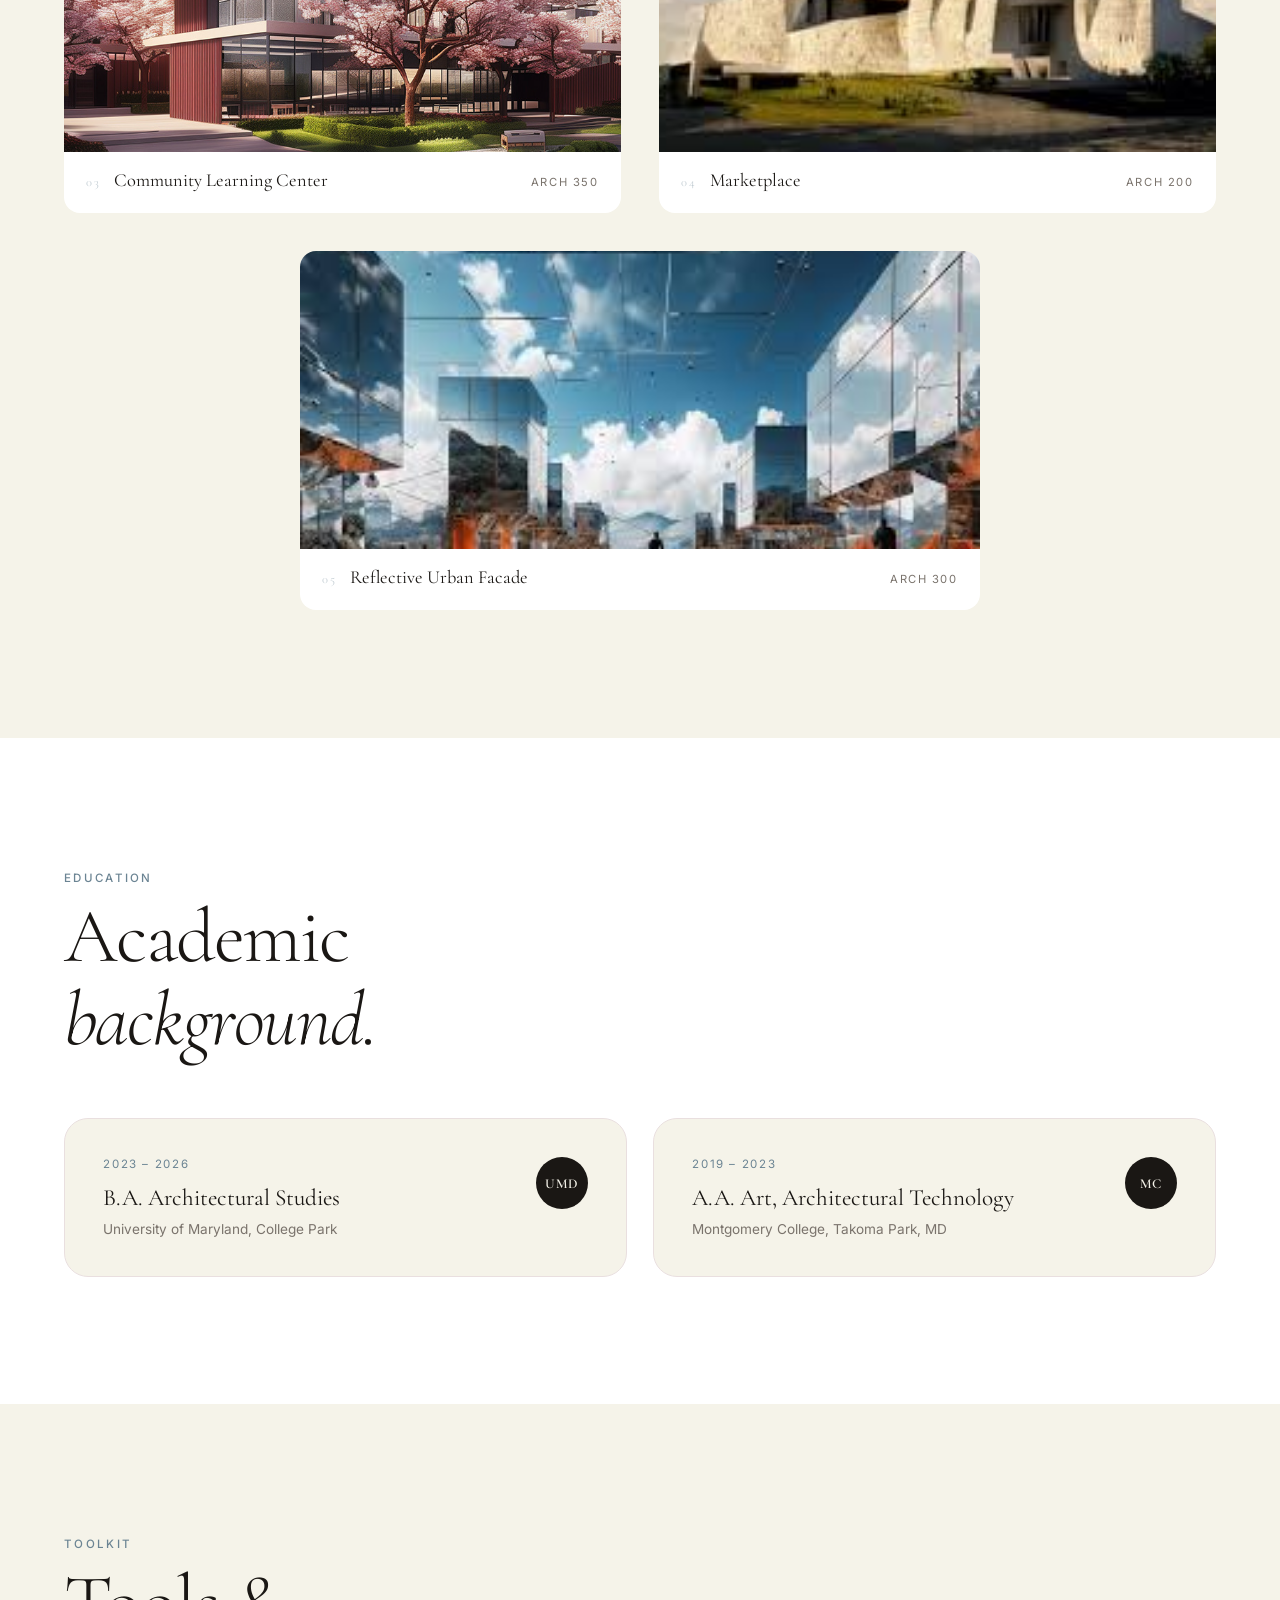
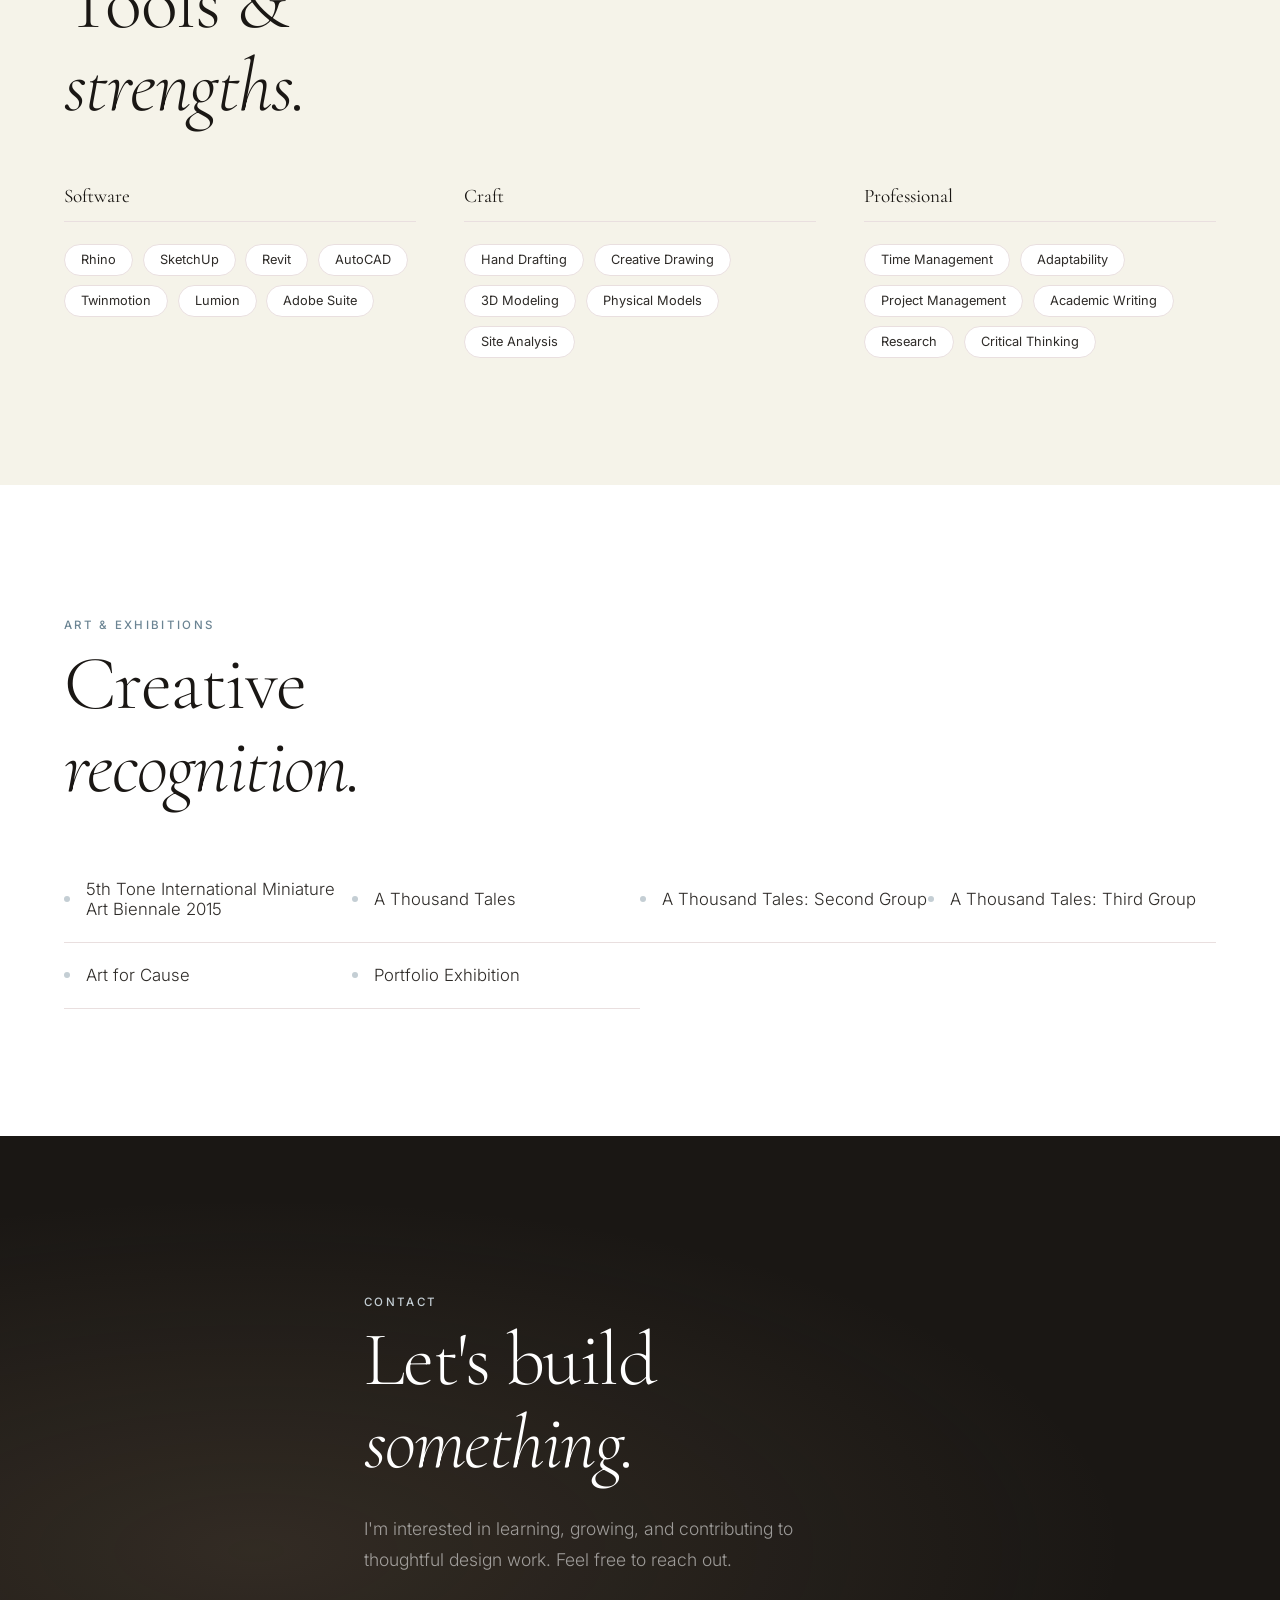
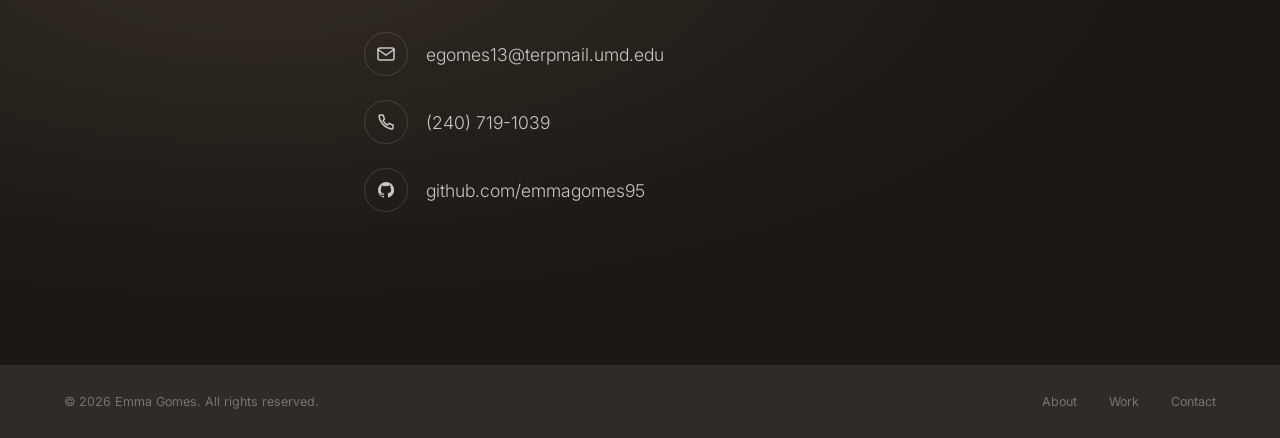
==== commit 5013b930: "feat: replace showcase slider with image grid and update hero imagery and assets" ====
--- a/frontend/index.html
+++ b/frontend/index.html
@@ -49,7 +49,7 @@
   <!-- ─── HERO ─── -->
   <section class="hero" id="home" aria-label="Hero section">
     <div class="hero__bg">
-      <div class="hero__bg-img" style="background-image:url('assets/img_3.jpg')" aria-hidden="true"></div>
+      <div class="hero__bg-img" style="background-image:url('assets/cover_Picture.jpg')" aria-hidden="true"></div>
       <div class="hero__overlay" aria-hidden="true"></div>
     </div>
 
@@ -79,6 +79,9 @@
         <h2 class="section-title reveal-left" style="--delay:0.08s">
           Designing spaces<br /><em>with care.</em>
         </h2>
+        <div class="about__photo-container reveal-up" style="--delay:0.1s; margin-top: 3rem; border-radius: 1.25rem; overflow: hidden;">
+          <img id="about-photo" src="assets/pictures_6.jpg" alt="Emma Gomes" style="width: 100%; display: block; aspect-ratio: 4/5; object-fit: cover;" loading="lazy" />
+        </div>
       </div>
       <div class="about__right">
         <p class="about__body reveal-up" style="--delay:0.12s">
@@ -114,97 +117,191 @@
     </div>
   </section>
 
-  <!-- ─── WORK / IMAGE SHOWCASE (cinematic scroll) ─── -->
-  <section class="work" id="work" aria-label="Selected work">
-    <div class="work__intro container">
-      <span class="label reveal-left">Selected Work</span>
-      <h2 class="section-title reveal-left" style="--delay:0.08s">
-        Studio & design<br /><em>projects.</em>
-      </h2>
-    </div>
-
-    <!-- Sticky scroll showcase -->
-    <div class="showcase" id="showcase">
-      <!-- Track of panels – JS drives the curtain transition -->
-      <div class="showcase__track" id="showcaseTrack">
-
-        <div class="showcase__panel" data-index="0">
-          <figure class="panel__img-wrap" aria-hidden="true">
-            <img src="assets/img_1.jpg" alt="Biophilic high-rise towers with tree-bark facade" class="panel__img" />
-          </figure>
-          <div class="panel__caption">
-            <span class="panel__num">01</span>
-            <h3 class="panel__title">Springfield Architecture Society HQ</h3>
-            <p class="panel__desc">Biophilic facade study exploring the intersection of organic form and high-density urban living. Developed through 3D modeling, hand drafting, and site analysis.</p>
-            <span class="panel__course">ARCH 400</span>
-          </div>
-        </div>
-
-        <div class="showcase__panel" data-index="1">
-          <figure class="panel__img-wrap" aria-hidden="true">
-            <img src="assets/img_2.jpg" alt="Parametric wooden vaulted pavilion in a misty field" class="panel__img" />
-          </figure>
-          <div class="panel__caption">
-            <span class="panel__num">02</span>
-            <h3 class="panel__title">Riverwalk Pavilion</h3>
-            <p class="panel__desc">Parametric wooden vault designed as a flexible public space, supporting walking tours, farmer's markets, and film screenings through lightweight structure and natural material.</p>
-            <span class="panel__course">ARCH 400</span>
-          </div>
-        </div>
-
-        <div class="showcase__panel" data-index="2">
-          <figure class="panel__img-wrap" aria-hidden="true">
-            <img src="assets/img_3.jpg" alt="Modern academic building with cherry blossom trees" class="panel__img" />
-          </figure>
-          <div class="panel__caption">
-            <span class="panel__num">03</span>
-            <h3 class="panel__title">Community Learning Center</h3>
-            <p class="panel__desc">Mixed-use academic building emphasizing transparency, greenery, and human scale. Designed to foster collaborative learning in a vibrant landscaped setting.</p>
-            <span class="panel__course">ARCH 350</span>
-          </div>
-        </div>
-
-        <div class="showcase__panel" data-index="3">
-          <figure class="panel__img-wrap" aria-hidden="true">
-            <img src="assets/img_4.jpg" alt="Brutalist sculptural civic building" class="panel__img" />
-          </figure>
-          <div class="panel__caption">
-            <span class="panel__num">04</span>
-            <h3 class="panel__title">Marketplace</h3>
-            <p class="panel__desc">Brutalist civic presence articulated through bold massing and sculptural concrete. Analytical diagrams communicate circulation, parti, and hierarchy through freehand and digital methods.</p>
-            <span class="panel__course">ARCH 200</span>
-          </div>
-        </div>
-
-        <div class="showcase__panel" data-index="4">
-          <figure class="panel__img-wrap" aria-hidden="true">
-            <img src="assets/img_5.jpg" alt="Mirrored glass facade reflecting sky and city" class="panel__img" />
-          </figure>
-          <div class="panel__caption">
-            <span class="panel__num">05</span>
-            <h3 class="panel__title">Reflective Urban Facade</h3>
-            <p class="panel__desc">Exploration of urban transparency and context — a glass skin that dissolves the boundary between building and sky, turning the city into an ever-changing canvas.</p>
-            <span class="panel__course">ARCH 300</span>
-          </div>
-        </div>
-
-      </div><!-- /.showcase__track -->
-
-      <!-- Progress dots -->
-      <div class="showcase__dots" id="showcaseDots" role="tablist" aria-label="Project navigation">
-        <button class="dot dot--active" data-idx="0" role="tab" aria-selected="true" aria-label="Project 1"></button>
-        <button class="dot" data-idx="1" role="tab" aria-selected="false" aria-label="Project 2"></button>
-        <button class="dot" data-idx="2" role="tab" aria-selected="false" aria-label="Project 3"></button>
-        <button class="dot" data-idx="3" role="tab" aria-selected="false" aria-label="Project 4"></button>
-        <button class="dot" data-idx="4" role="tab" aria-selected="false" aria-label="Project 5"></button>
-      </div>
-
-      <!-- Scroll progress bar -->
-      <div class="showcase__progress" aria-hidden="true">
-        <div class="showcase__progress-fill" id="showcaseProgressFill"></div>
-      </div>
-    </div><!-- /.showcase -->
-  </section>
+  <!-- ─── WORK / IMAGE GRID ─── -->
+  <section class="work section" id="work" aria-label="Selected work">
+    <div class="container">
+      <div class="work__intro">
+        <span class="label reveal-left">Selected Work</span>
+        <h2 class="section-title reveal-left" style="--delay:0.08s">
+          Studio &amp; design<br /><em>projects.</em>
+        </h2>
+      </div>
+
+      <!-- Grid: 2 per row, each row animates from left + right -->
+      <div class="work__grid" id="workGrid">
+
+        <!-- Row 1 -->
+        <article class="work-card slide-left" data-modal="0"
+          data-title="Springfield Architecture Society HQ"
+          data-course="ARCH 400"
+          data-tag="Facade Study"
+          data-img="assets/img_1.jpg"
+          data-desc="Biophilic facade study exploring the intersection of organic form and high-density urban living. The design draws inspiration from ancient forest structures, translating natural bark textures and organic growth patterns into a functional 10-story residential tower. Developed through iterative 3D modeling in Rhino, hand drafting, and extensive site analysis to respond to complex urban constraints."
+          aria-label="View Springfield Architecture Society HQ project"
+          role="button" tabindex="0">
+          <div class="work-card__img-wrap">
+            <img src="assets/img_1.jpg" alt="Biophilic high-rise towers with tree-bark facade" class="work-card__img" loading="lazy" />
+            <div class="work-card__overlay" aria-hidden="true">
+              <span class="work-card__arrow" aria-hidden="true">
+                <svg width="22" height="22" viewBox="0 0 22 22" fill="none">
+                  <path d="M5 17L17 5M17 5H7M17 5V15" stroke="currentColor" stroke-width="1.8" stroke-linecap="round" stroke-linejoin="round"/>
+                </svg>
+              </span>
+            </div>
+          </div>
+          <div class="work-card__info">
+            <span class="work-card__num">01</span>
+            <h3 class="work-card__title">Springfield Architecture Society HQ</h3>
+            <span class="work-card__course">ARCH 400</span>
+          </div>
+        </article>
+
+        <article class="work-card slide-right" data-modal="1"
+          data-title="Riverwalk Pavilion"
+          data-course="ARCH 400"
+          data-tag="Parametric Structure"
+          data-img="assets/img_2.jpg"
+          data-desc="A parametric wooden vault designed as a flexible public amenity space. The interlocking arch system draws from Gothic vaulting and contemporary computational design, creating a warm, light-filled shelter that adapts to multiple programs — including walking tours, weekly farmer's markets, outdoor film screenings, and community gatherings. Engineered in collaboration with structural consultants using SketchUp and Rhino."
+          aria-label="View Riverwalk Pavilion project"
+          role="button" tabindex="0">
+          <div class="work-card__img-wrap">
+            <img src="assets/img_2.jpg" alt="Parametric wooden vaulted pavilion in a misty field" class="work-card__img" loading="lazy" />
+            <div class="work-card__overlay" aria-hidden="true">
+              <span class="work-card__arrow" aria-hidden="true">
+                <svg width="22" height="22" viewBox="0 0 22 22" fill="none">
+                  <path d="M5 17L17 5M17 5H7M17 5V15" stroke="currentColor" stroke-width="1.8" stroke-linecap="round" stroke-linejoin="round"/>
+                </svg>
+              </span>
+            </div>
+          </div>
+          <div class="work-card__info">
+            <span class="work-card__num">02</span>
+            <h3 class="work-card__title">Riverwalk Pavilion</h3>
+            <span class="work-card__course">ARCH 400</span>
+          </div>
+        </article>
+
+        <!-- Row 2 -->
+        <article class="work-card slide-left" data-modal="2"
+          data-title="Community Learning Center"
+          data-course="ARCH 350"
+          data-tag="Mixed-Use Academic"
+          data-img="assets/img_3.jpg"
+          data-desc="A mixed-use academic building emphasizing transparency, greenery, and human scale. The composition layers cantilevered volumes above a transparent ground floor, creating visual porosity between interior learning spaces and the surrounding cherry blossom landscape. Designed to foster collaborative learning, the building features flexible studio spaces, seminar rooms, and a public reading garden accessible to all."
+          aria-label="View Community Learning Center project"
+          role="button" tabindex="0">
+          <div class="work-card__img-wrap">
+            <img src="assets/img_3.jpg" alt="Modern academic building with cherry blossom trees" class="work-card__img" loading="lazy" />
+            <div class="work-card__overlay" aria-hidden="true">
+              <span class="work-card__arrow" aria-hidden="true">
+                <svg width="22" height="22" viewBox="0 0 22 22" fill="none">
+                  <path d="M5 17L17 5M17 5H7M17 5V15" stroke="currentColor" stroke-width="1.8" stroke-linecap="round" stroke-linejoin="round"/>
+                </svg>
+              </span>
+            </div>
+          </div>
+          <div class="work-card__info">
+            <span class="work-card__num">03</span>
+            <h3 class="work-card__title">Community Learning Center</h3>
+            <span class="work-card__course">ARCH 350</span>
+          </div>
+        </article>
+
+        <article class="work-card slide-right" data-modal="3"
+          data-title="Marketplace"
+          data-course="ARCH 200"
+          data-tag="Civic / Brutalism"
+          data-img="assets/img_4.jpg"
+          data-desc="A bold civic marketplace expressed through sculptural concrete massing and brutalist language. The design interprets the promenade as a series of spatial compressions and expansions, drawing visitors through a layered sequence of outdoor market stalls, covered arcades, and elevated gathering terraces. Freehand analytical diagrams were used extensively to communicate circulation, parti, and spatial hierarchy alongside a revised study model."
+          aria-label="View Marketplace project"
+          role="button" tabindex="0">
+          <div class="work-card__img-wrap">
+            <img src="assets/img_4.jpg" alt="Brutalist sculptural civic building" class="work-card__img" loading="lazy" />
+            <div class="work-card__overlay" aria-hidden="true">
+              <span class="work-card__arrow" aria-hidden="true">
+                <svg width="22" height="22" viewBox="0 0 22 22" fill="none">
+                  <path d="M5 17L17 5M17 5H7M17 5V15" stroke="currentColor" stroke-width="1.8" stroke-linecap="round" stroke-linejoin="round"/>
+                </svg>
+              </span>
+            </div>
+          </div>
+          <div class="work-card__info">
+            <span class="work-card__num">04</span>
+            <h3 class="work-card__title">Marketplace</h3>
+            <span class="work-card__course">ARCH 200</span>
+          </div>
+        </article>
+
+        <!-- Row 3 — single card, centered -->
+        <article class="work-card slide-left work-card--wide" data-modal="4"
+          data-title="Reflective Urban Facade"
+          data-course="ARCH 300"
+          data-tag="Urban Skin"
+          data-img="assets/img_5.jpg"
+          data-desc="An exploration of urban transparency, reflectivity, and contextual dialogue. The glass curtain-wall skin dissolves the conventional boundary between building and sky, turning the facade into a kinetic mirror that absorbs the surrounding cityscape, weather, and light. The design questions notions of presence and absence in dense urban fabric, using high-performance glazing systems layered with orange structural fins that create depth and shadow play throughout the day."
+          aria-label="View Reflective Urban Facade project"
+          role="button" tabindex="0">
+          <div class="work-card__img-wrap">
+            <img src="assets/img_5.jpg" alt="Mirrored glass facade reflecting sky and city" class="work-card__img" loading="lazy" />
+            <div class="work-card__overlay" aria-hidden="true">
+              <span class="work-card__arrow" aria-hidden="true">
+                <svg width="22" height="22" viewBox="0 0 22 22" fill="none">
+                  <path d="M5 17L17 5M17 5H7M17 5V15" stroke="currentColor" stroke-width="1.8" stroke-linecap="round" stroke-linejoin="round"/>
+                </svg>
+              </span>
+            </div>
+          </div>
+          <div class="work-card__info">
+            <span class="work-card__num">05</span>
+            <h3 class="work-card__title">Reflective Urban Facade</h3>
+            <span class="work-card__course">ARCH 300</span>
+          </div>
+        </article>
+
+      </div><!-- /.work__grid -->
+    </div>
+  </section>
+
+  <!-- ─── PROJECT MODAL ─── -->
+  <div class="modal" id="projectModal" aria-modal="true" role="dialog" aria-label="Project detail" aria-hidden="true">
+    <div class="modal__backdrop" id="modalBackdrop"></div>
+    <div class="modal__panel">
+      <button class="modal__close" id="modalClose" aria-label="Close project detail">
+        <svg width="20" height="20" viewBox="0 0 20 20" fill="none" aria-hidden="true">
+          <path d="M4 4L16 16M16 4L4 16" stroke="currentColor" stroke-width="1.8" stroke-linecap="round"/>
+        </svg>
+      </button>
+
+      <div class="modal__img-wrap">
+        <img id="modalImg" src="" alt="" class="modal__img" />
+      </div>
+
+      <div class="modal__body">
+        <div class="modal__meta">
+          <span class="modal__tag" id="modalTag"></span>
+          <span class="modal__course" id="modalCourse"></span>
+        </div>
+        <h2 class="modal__title" id="modalTitle"></h2>
+        <p class="modal__desc" id="modalDesc"></p>
+
+        <div class="modal__nav">
+          <button class="modal__nav-btn" id="modalPrev" aria-label="Previous project">
+            <svg width="16" height="16" viewBox="0 0 16 16" fill="none" aria-hidden="true">
+              <path d="M10 3L5 8L10 13" stroke="currentColor" stroke-width="1.6" stroke-linecap="round" stroke-linejoin="round"/>
+            </svg>
+            Prev
+          </button>
+          <span class="modal__counter" id="modalCounter">1 / 5</span>
+          <button class="modal__nav-btn modal__nav-btn--next" id="modalNext" aria-label="Next project">
+            Next
+            <svg width="16" height="16" viewBox="0 0 16 16" fill="none" aria-hidden="true">
+              <path d="M6 3L11 8L6 13" stroke="currentColor" stroke-width="1.6" stroke-linecap="round" stroke-linejoin="round"/>
+            </svg>
+          </button>
+        </div>
+      </div>
+    </div>
+  </div><!-- /.modal -->
 
   <!-- ─── EDUCATION ─── -->
   <section class="edu section" id="education" aria-label="Education">
--- a/frontend/style.css
+++ b/frontend/style.css
@@ -12,10 +12,10 @@
 
 /* ── TOKENS ── */
 :root {
-  --cream:   #f5f1ec;
-  --warm:    #e8e0d5;
-  --clay:    #c9b49a;
-  --sand:    #a0876a;
+  --cream:   #f5f3e9;
+  --warm:    #e9dfdf;
+  --clay:    #c4ced4;
+  --sand:    #6b8493;
   --ink:     #1a1714;
   --charcoal:#2e2b28;
   --muted:   #7a736c;
@@ -396,174 +396,329 @@
 }
 
 /* ═══════════════════
-   WORK / SHOWCASE
+   WORK — IMAGE GRID
 ═══════════════════ */
 .work {
   background: var(--cream);
-  padding-top: clamp(5rem, 10vw, 9rem);
 }
 .work__intro {
-  margin-bottom: clamp(3rem, 6vw, 5rem);
-}
-
-/* Sticky showcase container */
-.showcase {
+  margin-bottom: clamp(2.5rem, 5vw, 4rem);
+}
+
+/* 2-column responsive grid */
+.work__grid {
+  display: grid;
+  grid-template-columns: 1fr 1fr;
+  gap: clamp(1.2rem, 3vw, 2.4rem);
+}
+@media (max-width: 640px) {
+  .work__grid { grid-template-columns: 1fr; }
+}
+
+/* ── IMAGE CARD ── */
+.work-card {
   position: relative;
-  /* height = number of panels * 100vh so user scrolls through them */
-  height: 500vh;
-}
-
-.showcase__track {
-  position: sticky;
-  top: 0;
-  height: 100vh;
+  background: var(--white);
+  border-radius: 1rem;
   overflow: hidden;
-  display: flex;
-}
-
-/* Each panel fills the full sticky viewport */
-.showcase__panel {
-  position: absolute;
-  inset: 0;
-  display: grid;
-  grid-template-rows: 1fr;
+  cursor: pointer;
+  /* scroll-reveal start states are set by .slide-left / .slide-right */
+}
+.work-card--wide {
+  grid-column: 1 / -1;   /* spans full width */
+  max-width: 680px;
+  margin-inline: auto;
+  width: 100%;
+}
+
+/* Image wrapper */
+.work-card__img-wrap {
+  position: relative;
   overflow: hidden;
-  /* start hidden */
-  opacity: 0;
-  transition: opacity 0.6s var(--ease-in-out);
-}
-.showcase__panel.active {
-  opacity: 1;
-  z-index: 2;
-}
-.showcase__panel.prev {
-  opacity: 0;
-  z-index: 1;
-}
-
-/* Image reveal with clip-path curtain */
-.panel__img-wrap {
-  position: absolute;
-  inset: 0;
-  overflow: hidden;
-  margin: 0;
-}
-.panel__img {
+  aspect-ratio: 4 / 3;
+}
+.work-card--wide .work-card__img-wrap {
+  aspect-ratio: 16 / 7;
+}
+
+.work-card__img {
   width: 100%;
   height: 100%;
   object-fit: cover;
-  transform: scale(1.08);
-  transition: transform 1.2s var(--ease-out-expo);
-  will-change: transform;
-}
-.showcase__panel.active .panel__img {
-  transform: scale(1);
-}
-
-/* Dark overlay on image */
-.panel__img-wrap::after {
-  content: '';
+  transition: transform 0.65s var(--ease-out-expo);
+  display: block;
+}
+.work-card:hover .work-card__img {
+  transform: scale(1.06);
+}
+
+/* Hover overlay with diagonal arrow */
+.work-card__overlay {
   position: absolute;
   inset: 0;
-  background: linear-gradient(
-    to right,
-    rgba(15,10,5,0.72) 0%,
-    rgba(15,10,5,0.38) 50%,
-    rgba(15,10,5,0.15) 100%
-  );
-}
-
-/* Caption card */
-.panel__caption {
+  background: rgba(15, 10, 5, 0);
+  display: flex;
+  align-items: flex-end;
+  justify-content: flex-end;
+  padding: 1.2rem;
+  transition: background 0.4s;
+  pointer-events: none;  /* let clicks pass through to the article */
+}
+.work-card:hover .work-card__overlay {
+  background: rgba(15, 10, 5, 0.45);
+}
+
+/* Arrow badge */
+.work-card__arrow {
+  display: flex;
+  align-items: center;
+  justify-content: center;
+  width: 48px; height: 48px;
+  border-radius: 50%;
+  background: var(--white);
+  color: var(--ink);
+  opacity: 0;
+  transform: translate(8px, 8px) rotate(-45deg);
+  transition: opacity 0.35s var(--ease-out-expo),
+              transform 0.45s var(--ease-out-expo);
+  flex-shrink: 0;
+}
+.work-card__arrow svg {
+  display: block;
+}
+.work-card:hover .work-card__arrow {
+  opacity: 1;
+  transform: translate(0, 0) rotate(0deg);
+}
+
+/* Card text info */
+.work-card__info {
+  padding: 1.1rem 1.4rem 1.3rem;
+  display: flex;
+  align-items: baseline;
+  gap: 0.9rem;
+}
+.work-card__num {
+  font-family: var(--font-serif);
+  font-size: 0.78rem;
+  color: var(--clay);
+  letter-spacing: 0.1em;
+  flex-shrink: 0;
+}
+.work-card__title {
+  font-family: var(--font-serif);
+  font-weight: 400;
+  font-size: clamp(0.95rem, 2vw, 1.15rem);
+  line-height: 1.25;
+  flex: 1;
+}
+.work-card__course {
+  font-size: 0.7rem;
+  letter-spacing: 0.14em;
+  text-transform: uppercase;
+  color: var(--muted);
+  flex-shrink: 0;
+}
+
+/* ── SCROLL REVEAL (pairs: left / right) ── */
+.slide-left,
+.slide-right {
+  opacity: 0;
+  will-change: opacity, transform;
+  transition: opacity 0.8s var(--ease-out-expo),
+              transform 0.8s var(--ease-out-expo);
+}
+.slide-left  { transform: translateX(-60px); }
+.slide-right { transform: translateX(60px); }
+
+.slide-left.in,
+.slide-right.in {
+  opacity: 1;
+  transform: translateX(0);
+}
+
+/* Stagger: right card waits slightly */
+.work__grid > .slide-right.in { transition-delay: 0.12s; }
+
+/* ═══════════════════
+   PROJECT MODAL
+═══════════════════ */
+.modal {
+  position: fixed;
+  inset: 0;
+  z-index: 1000;
+  display: flex;
+  align-items: center;
+  justify-content: center;
+  padding: 1.5rem;
+  pointer-events: none;
+  visibility: hidden;
+}
+.modal.open {
+  pointer-events: all;
+  visibility: visible;
+}
+
+/* Backdrop */
+.modal__backdrop {
   position: absolute;
-  bottom: clamp(2rem, 6vh, 5rem);
-  left: clamp(1.5rem, 6vw, 5rem);
-  right: clamp(1.5rem, 6vw, 5rem);
-  max-width: 520px;
-  z-index: 3;
-  transform: translateY(24px);
+  inset: 0;
+  background: rgba(20, 15, 10, 0);
+  transition: background 0.45s var(--ease-in-out);
+  cursor: pointer;
+}
+.modal.open .modal__backdrop {
+  background: rgba(20, 15, 10, 0.78);
+}
+
+/* Panel */
+.modal__panel {
+  position: relative;
+  z-index: 2;
+  background: var(--white);
+  border-radius: 1.25rem;
+  width: 100%;
+  max-width: 960px;
+  max-height: 90vh;
+  display: grid;
+  grid-template-columns: 1fr 1fr;
+  overflow: hidden;
+  transform: translateY(40px) scale(0.95);
   opacity: 0;
-  transition: transform 0.7s 0.2s var(--ease-out-expo),
-              opacity 0.7s 0.2s;
-}
-.showcase__panel.active .panel__caption {
-  transform: translateY(0);
+  transition: transform 0.5s var(--ease-out-expo),
+              opacity 0.5s var(--ease-out-expo);
+  box-shadow: 0 40px 80px rgba(0,0,0,0.28);
+}
+.modal.open .modal__panel {
+  transform: translateY(0) scale(1);
   opacity: 1;
 }
-
-.panel__num {
-  font-family: var(--font-serif);
-  font-size: 0.85rem;
-  color: var(--clay);
-  letter-spacing: 0.12em;
+@media (max-width: 700px) {
+  .modal__panel {
+    grid-template-columns: 1fr;
+    grid-template-rows: auto 1fr;
+    max-height: 92vh;
+  }
+}
+
+/* Close button */
+.modal__close {
+  position: absolute;
+  top: 1.1rem;
+  right: 1.1rem;
+  z-index: 10;
+  width: 38px; height: 38px;
+  border-radius: 50%;
+  background: rgba(255,255,255,0.9);
+  backdrop-filter: blur(8px);
+  color: var(--ink);
+  display: flex;
+  align-items: center;
+  justify-content: center;
+  transition: background 0.2s, transform 0.2s;
+}
+.modal__close:hover {
+  background: var(--ink);
+  color: var(--white);
+  transform: scale(1.08);
+}
+
+/* Modal image */
+.modal__img-wrap {
+  overflow: hidden;
+  background: var(--warm);
+}
+.modal__img {
+  width: 100%;
+  height: 100%;
+  object-fit: cover;
   display: block;
-  margin-bottom: 0.7rem;
-}
-
-.panel__title {
-  font-family: var(--font-serif);
-  font-size: clamp(1.8rem, 4vw, 3rem);
-  font-weight: 300;
+}
+@media (max-width: 700px) {
+  .modal__img-wrap { max-height: 45vw; }
+}
+
+/* Modal text body */
+.modal__body {
+  display: flex;
+  flex-direction: column;
+  padding: 2.4rem;
+  overflow-y: auto;
+}
+
+.modal__meta {
+  display: flex;
+  align-items: center;
+  gap: 0.8rem;
+  margin-bottom: 1.1rem;
+}
+.modal__tag {
+  font-size: 0.67rem;
+  letter-spacing: 0.18em;
+  text-transform: uppercase;
+  background: var(--cream);
+  color: var(--sand);
+  padding: 0.3rem 0.8rem;
+  border-radius: 100px;
+  border: 1px solid var(--warm);
+}
+.modal__course {
+  font-size: 0.67rem;
+  letter-spacing: 0.18em;
+  text-transform: uppercase;
+  color: var(--muted);
+}
+
+.modal__title {
+  font-family: var(--font-serif);
+  font-size: clamp(1.5rem, 3.5vw, 2.2rem);
+  font-weight: 300;
+  line-height: 1.15;
+  margin-bottom: 1.2rem;
+  color: var(--ink);
+}
+
+.modal__desc {
+  font-size: clamp(0.88rem, 1.5vw, 0.98rem);
+  line-height: 1.8;
+  color: var(--muted);
+  font-weight: 300;
+  flex: 1;
+}
+
+/* Modal prev/next navigation */
+.modal__nav {
+  display: flex;
+  align-items: center;
+  gap: 1rem;
+  margin-top: 2rem;
+  padding-top: 1.5rem;
+  border-top: 1px solid var(--warm);
+}
+.modal__nav-btn {
+  display: inline-flex;
+  align-items: center;
+  gap: 0.45rem;
+  font-size: 0.78rem;
+  letter-spacing: 0.06em;
+  font-weight: 500;
+  color: var(--charcoal);
+  padding: 0.5rem 1rem;
+  border: 1px solid var(--warm);
+  border-radius: 100px;
+  transition: background 0.2s, color 0.2s, border-color 0.2s;
+}
+.modal__nav-btn:hover {
+  background: var(--ink);
   color: var(--white);
-  line-height: 1.1;
-  margin-bottom: 1rem;
-}
-
-.panel__desc {
-  font-size: clamp(0.85rem, 1.5vw, 0.98rem);
-  color: rgba(255,255,255,0.7);
-  line-height: 1.7;
-  font-weight: 300;
-  max-width: 420px;
-  margin-bottom: 1.4rem;
-}
-
-.panel__course {
-  display: inline-block;
-  font-size: 0.7rem;
-  letter-spacing: 0.2em;
-  text-transform: uppercase;
-  color: var(--clay);
-  border: 1px solid rgba(201, 180, 154, 0.4);
-  padding: 0.35rem 0.9rem;
-  border-radius: 100px;
-}
-
-/* ── Dots ── */
-.showcase__dots {
-  position: absolute;
-  bottom: clamp(2rem, 5vh, 4rem);
-  right: clamp(1.5rem, 4vw, 3.5rem);
-  z-index: 10;
-  display: flex;
-  flex-direction: column;
-  gap: 0.65rem;
-}
-.dot {
-  width: 6px; height: 6px;
-  border-radius: 50%;
-  background: rgba(255,255,255,0.3);
-  transition: background 0.3s, transform 0.3s;
-}
-.dot--active {
-  background: var(--white);
-  transform: scale(1.5);
-}
-
-/* ── Progress bar ── */
-.showcase__progress {
-  position: absolute;
-  bottom: 0;
-  left: 0; right: 0;
-  height: 3px;
-  background: rgba(255,255,255,0.12);
-  z-index: 10;
-}
-.showcase__progress-fill {
-  height: 100%;
-  background: var(--clay);
-  width: 0%;
-  transition: width 0.05s linear;
+  border-color: var(--ink);
+}
+.modal__nav-btn--next { margin-left: auto; }
+
+.modal__counter {
+  font-size: 0.72rem;
+  letter-spacing: 0.1em;
+  color: var(--muted);
 }
 
 /* ═══════════════════
@@ -824,7 +979,6 @@
 @media (max-width: 640px) {
   .about__facts { grid-template-columns: 1fr 1fr; }
   .hero__name { font-size: clamp(3.2rem, 14vw, 5rem); }
-  .panel__title { font-size: clamp(1.5rem, 7vw, 2.2rem); }
 }
 
 @media (prefers-reduced-motion: reduce) {
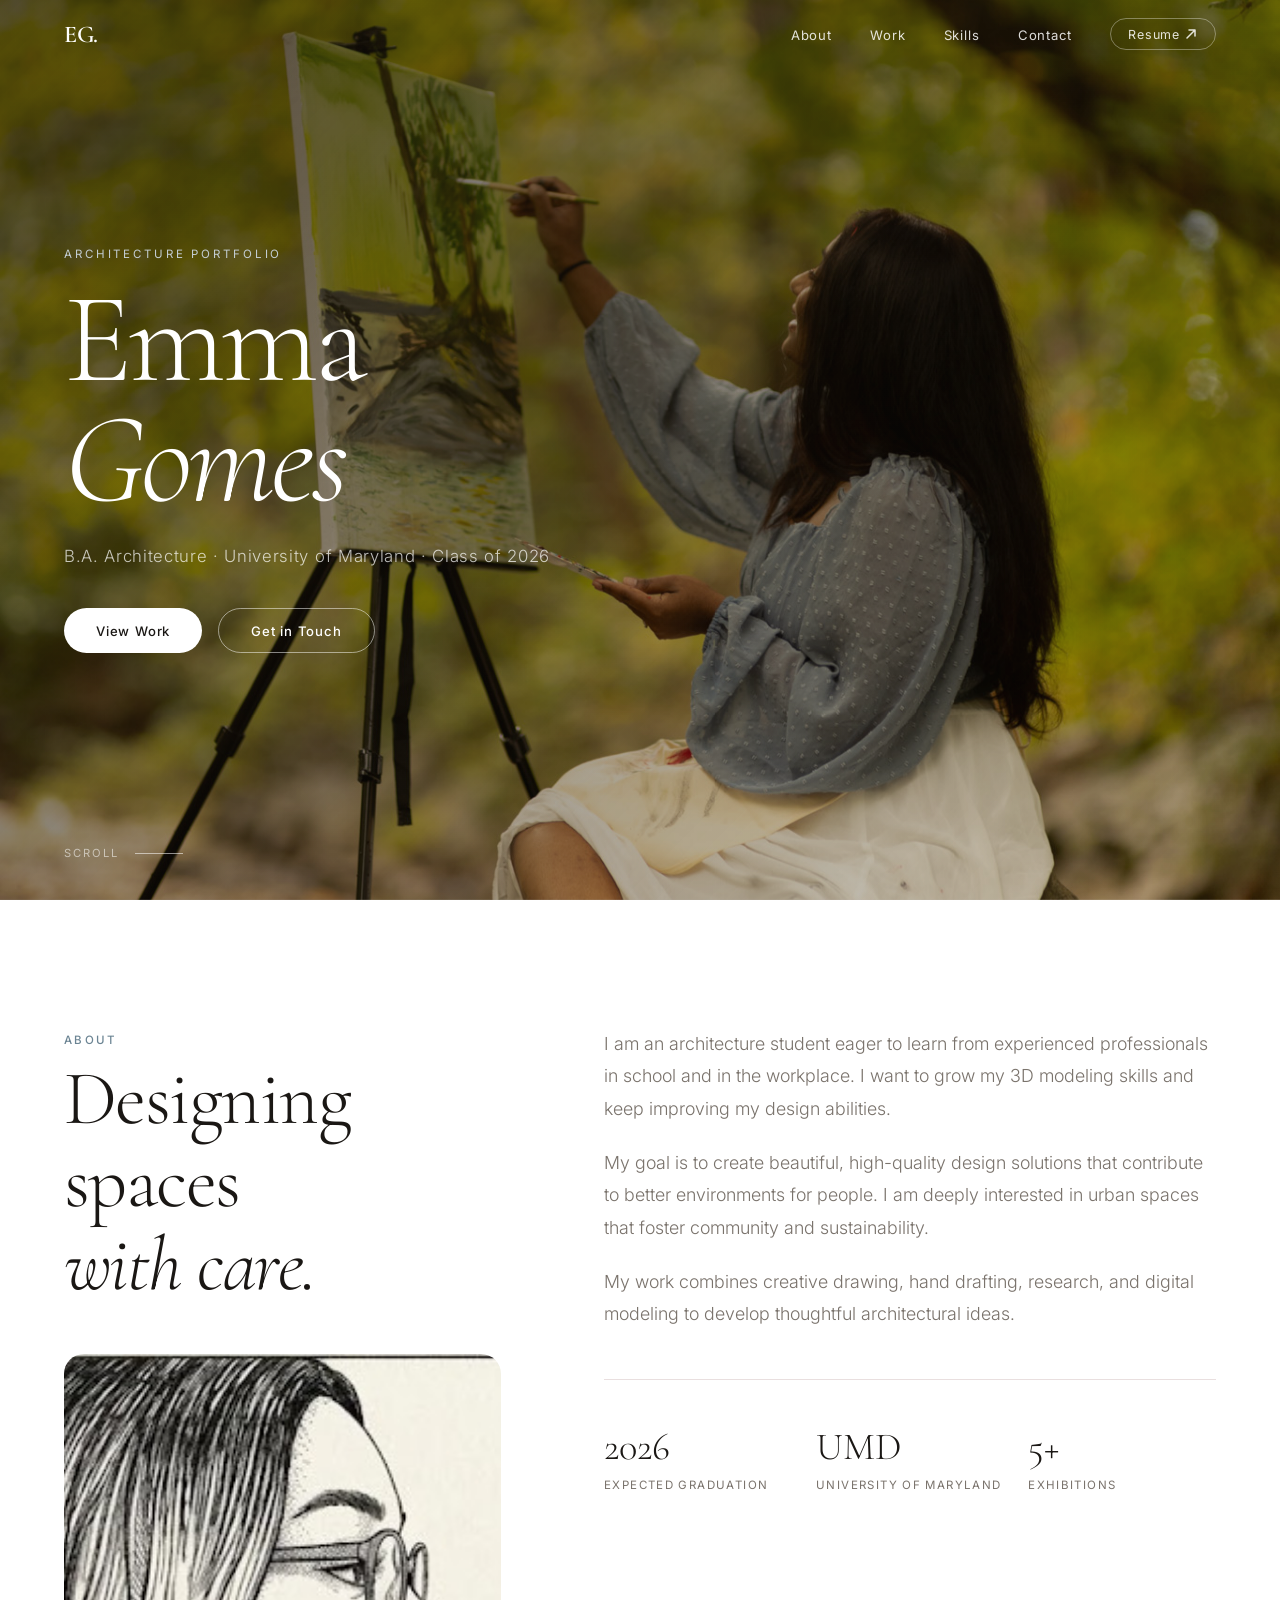
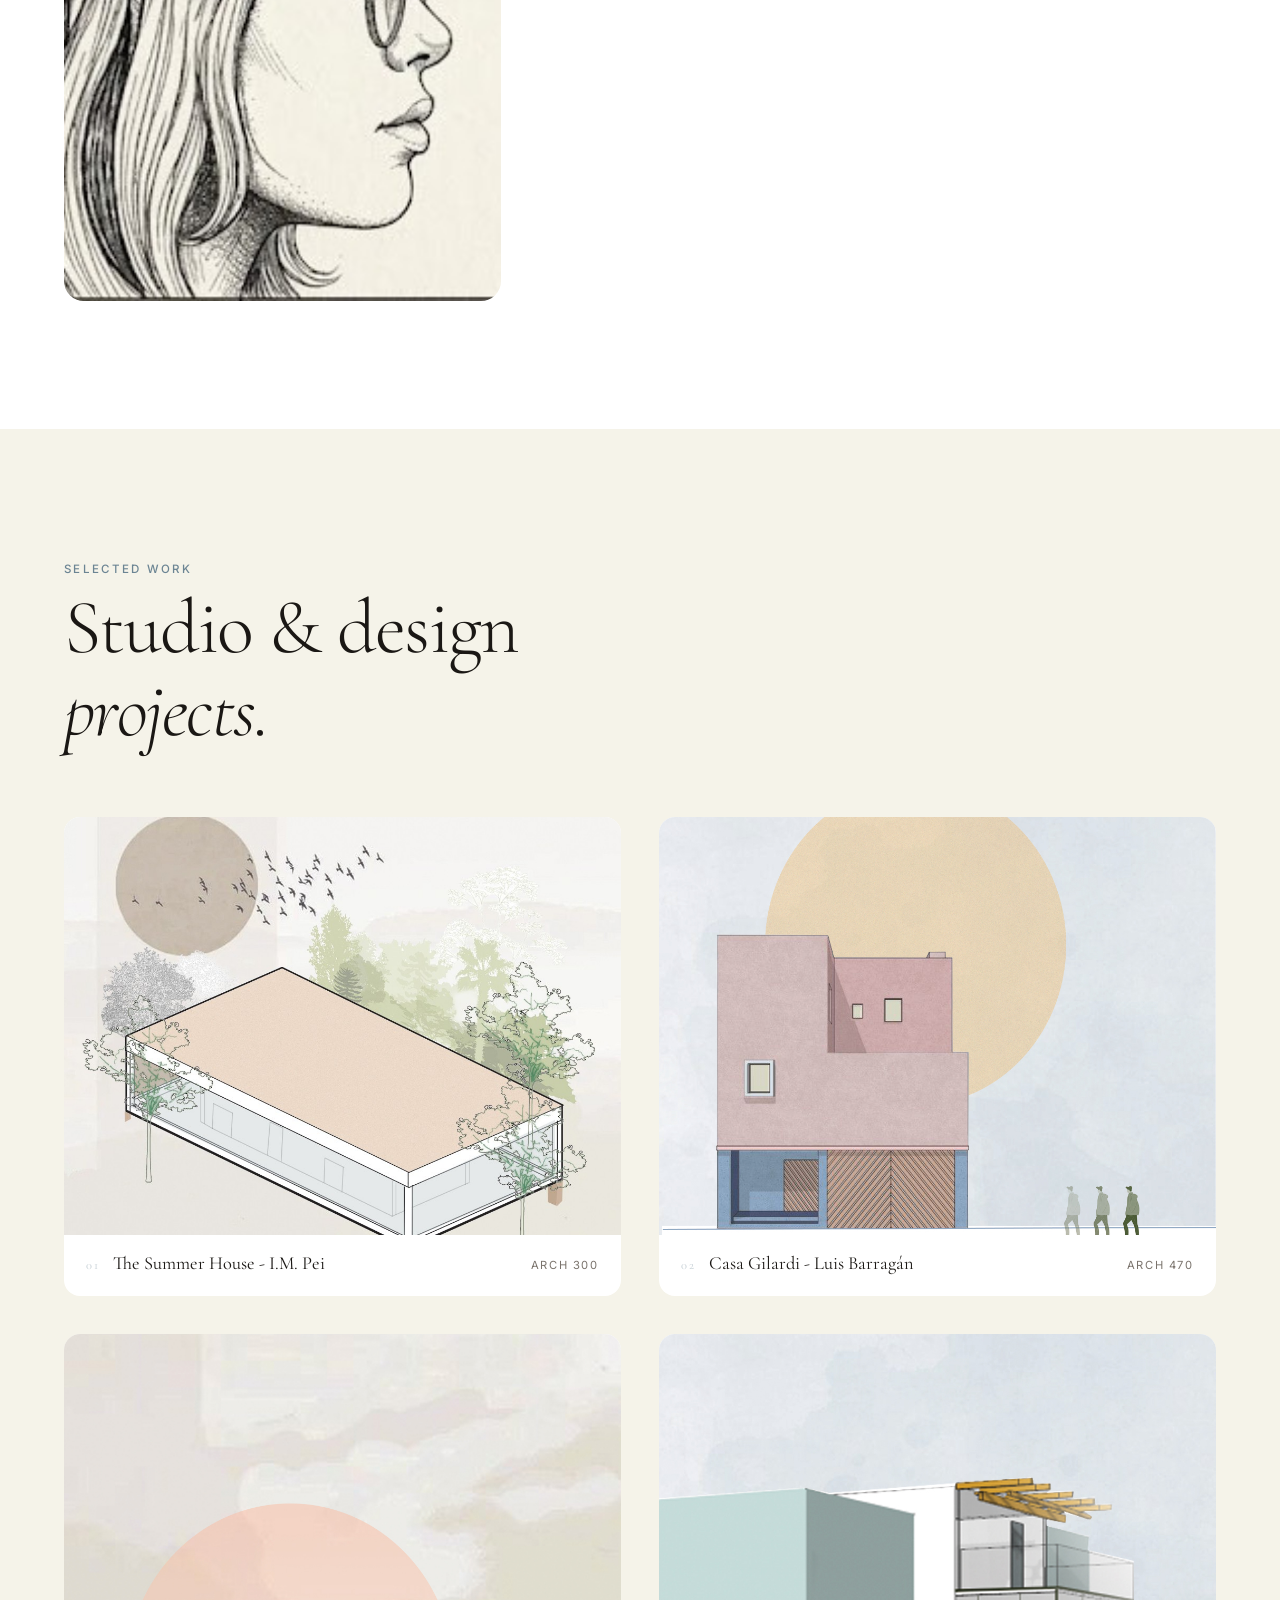
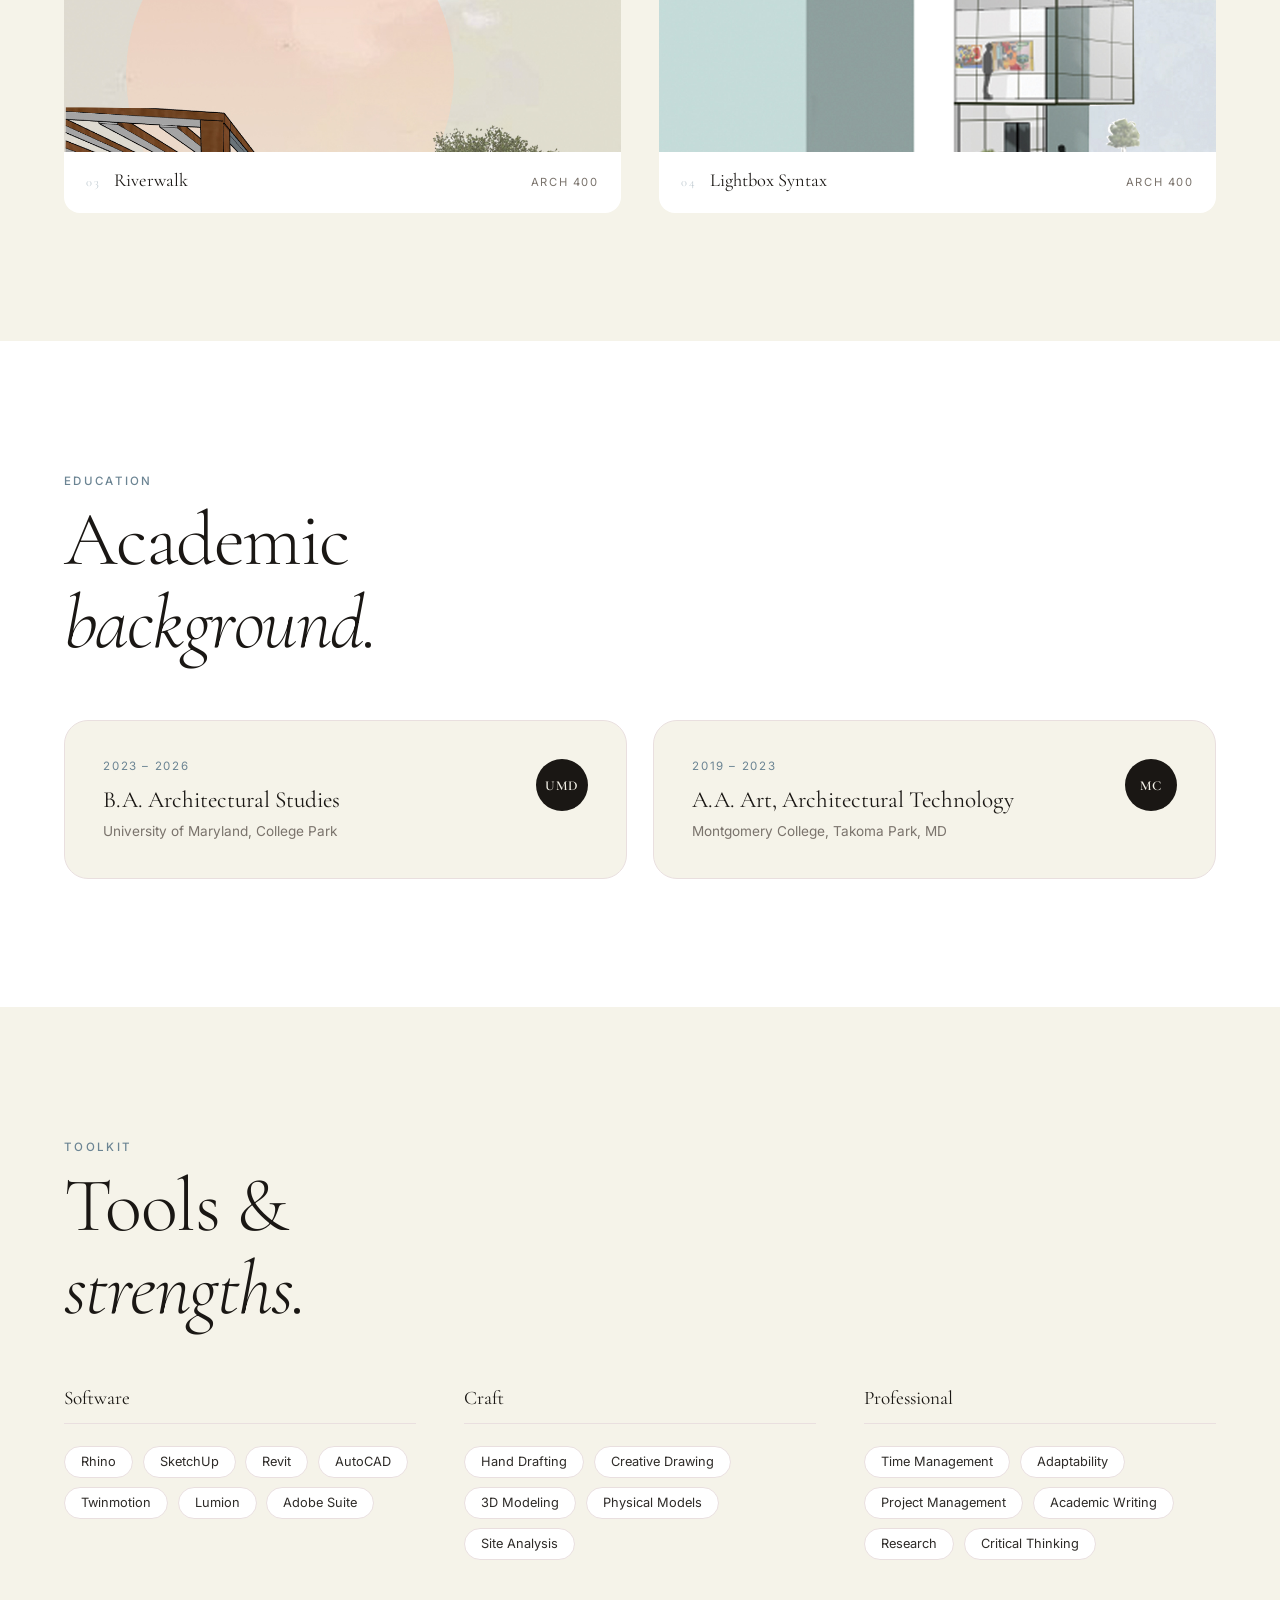
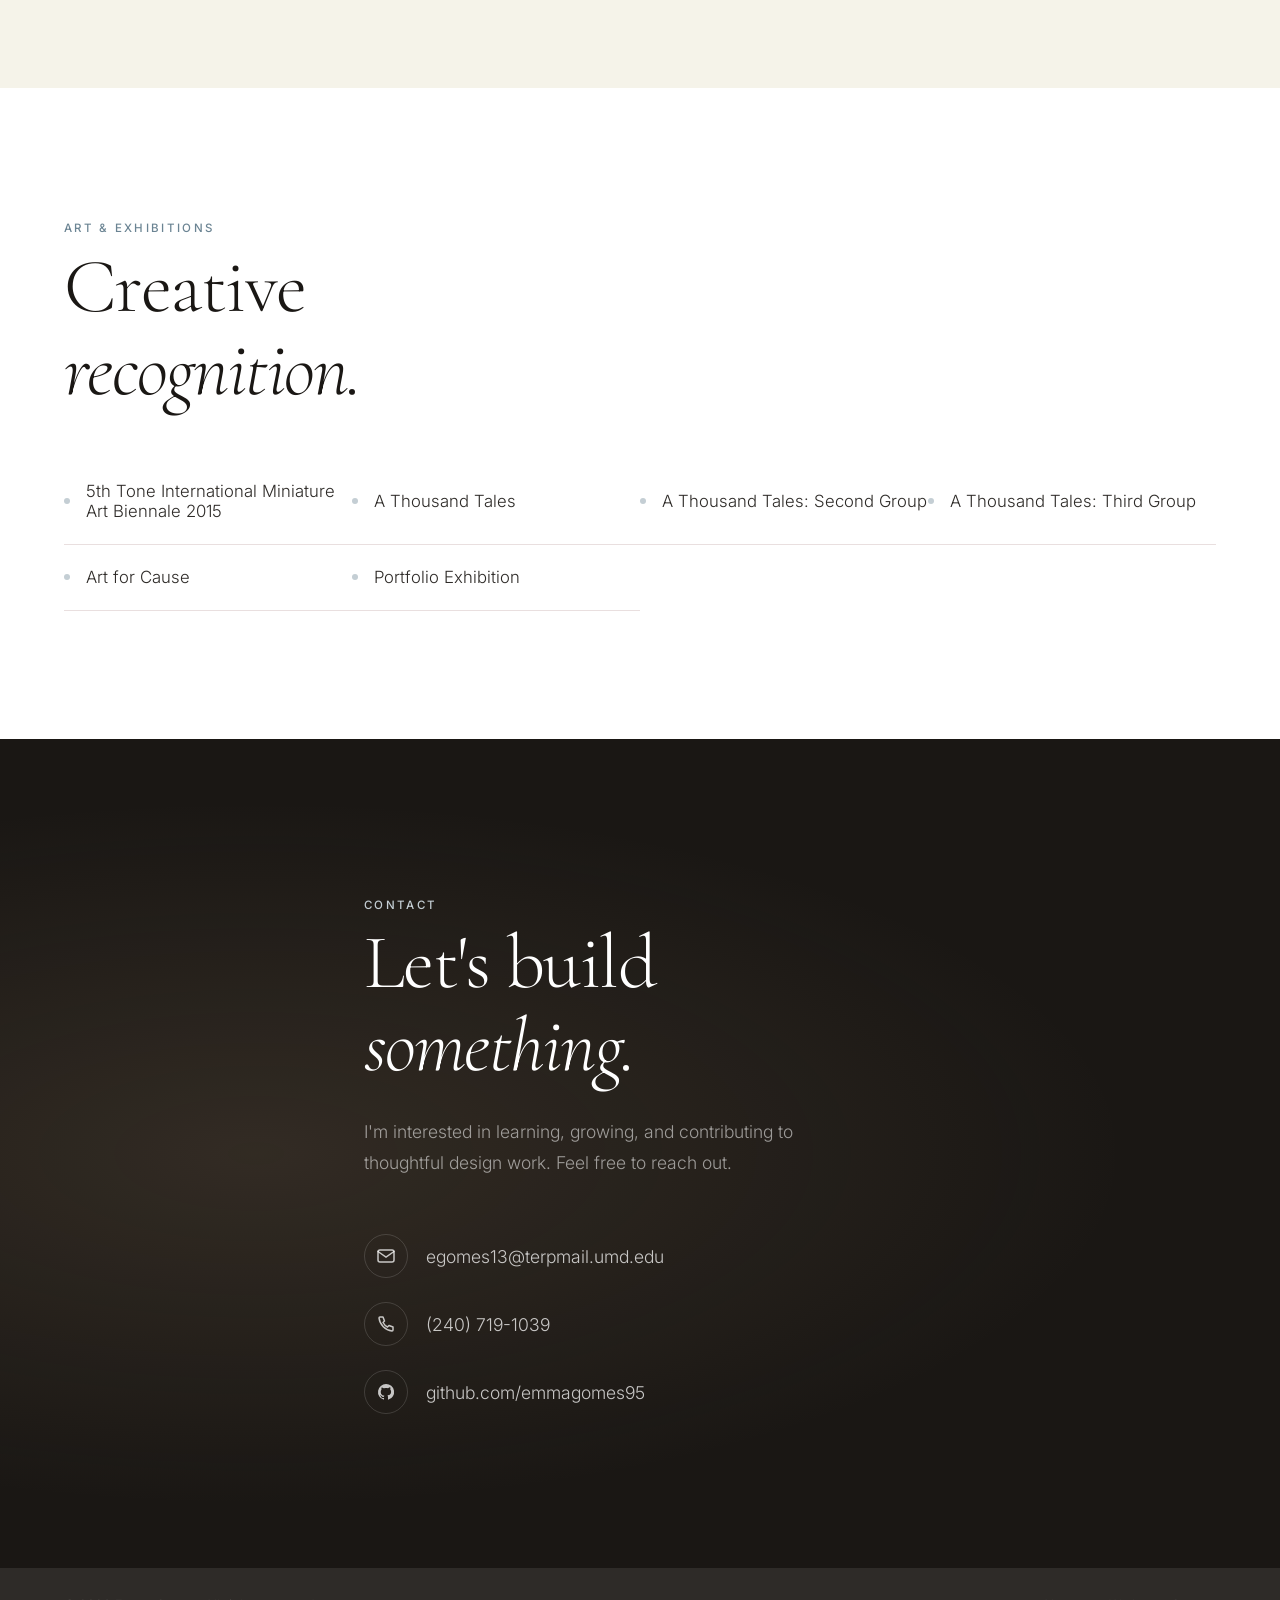
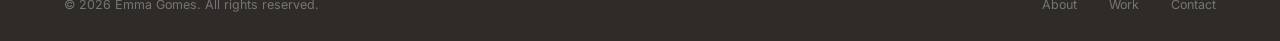
==== commit 0c4e483f: "feat: implement image carousel and thumbnail support in project modals and update project assets" ====
--- a/frontend/index.html
+++ b/frontend/index.html
@@ -1,15 +1,20 @@
 <!DOCTYPE html>
 <html lang="en">
+
 <head>
   <meta charset="UTF-8" />
   <meta name="viewport" content="width=device-width, initial-scale=1.0" />
   <title>Emma Gomes | Architecture Portfolio</title>
-  <meta name="description" content="Emma Gomes — Architecture student at the University of Maryland. Portfolio of design, 3D modeling, and thoughtful spatial work." />
+  <meta name="description"
+    content="Emma Gomes — Architecture student at the University of Maryland. Portfolio of design, 3D modeling, and thoughtful spatial work." />
   <link rel="preconnect" href="https://fonts.googleapis.com" />
   <link rel="preconnect" href="https://fonts.gstatic.com" crossorigin />
-  <link href="https://fonts.googleapis.com/css2?family=Cormorant+Garamond:ital,wght@0,300;0,400;0,600;1,300;1,400&family=Inter:wght@300;400;500;600&display=swap" rel="stylesheet" />
+  <link
+    href="https://fonts.googleapis.com/css2?family=Cormorant+Garamond:ital,wght@0,300;0,400;0,600;1,300;1,400&family=Inter:wght@300;400;500;600&display=swap"
+    rel="stylesheet" />
   <link rel="stylesheet" href="style.css" />
 </head>
+
 <body>
 
   <!-- ─── CURSOR DOT ─── -->
@@ -24,10 +29,12 @@
       <li><a href="#skills">Skills</a></li>
       <li><a href="#contact">Contact</a></li>
       <li>
-        <a href="../Print_resume_2026.pdf" target="_blank" rel="noopener" class="nav__resume" aria-label="Open resume PDF">
+        <a href="../Print_resume_2026.pdf" target="_blank" rel="noopener" class="nav__resume"
+          aria-label="Open resume PDF">
           <span>Resume</span>
           <svg width="12" height="12" viewBox="0 0 12 12" fill="none" aria-hidden="true">
-            <path d="M2 10L10 2M10 2H4M10 2V8" stroke="currentColor" stroke-width="1.5" stroke-linecap="round" stroke-linejoin="round"/>
+            <path d="M2 10L10 2M10 2H4M10 2V8" stroke="currentColor" stroke-width="1.5" stroke-linecap="round"
+              stroke-linejoin="round" />
           </svg>
         </a>
       </li>
@@ -79,8 +86,10 @@
         <h2 class="section-title reveal-left" style="--delay:0.08s">
           Designing spaces<br /><em>with care.</em>
         </h2>
-        <div class="about__photo-container reveal-up" style="--delay:0.1s; margin-top: 3rem; border-radius: 1.25rem; overflow: hidden;">
-          <img id="about-photo" src="assets/pictures_6.jpg" alt="Emma Gomes" style="width: 100%; display: block; aspect-ratio: 4/5; object-fit: cover;" loading="lazy" />
+        <div class="about__photo-container reveal-up"
+          style="--delay:0.1s; margin-top: 3rem; border-radius: 1.25rem; overflow: hidden;">
+          <img id="about-photo" src="assets/pictures_6.jpg" alt="Emma Gomes"
+            style="width: 100%; display: block; aspect-ratio: 4/5; object-fit: cover;" loading="lazy" />
         </div>
       </div>
       <div class="about__right">
@@ -131,130 +140,93 @@
       <div class="work__grid" id="workGrid">
 
         <!-- Row 1 -->
-        <article class="work-card slide-left" data-modal="0"
-          data-title="Springfield Architecture Society HQ"
-          data-course="ARCH 400"
-          data-tag="Facade Study"
-          data-img="assets/img_1.jpg"
-          data-desc="Biophilic facade study exploring the intersection of organic form and high-density urban living. The design draws inspiration from ancient forest structures, translating natural bark textures and organic growth patterns into a functional 10-story residential tower. Developed through iterative 3D modeling in Rhino, hand drafting, and extensive site analysis to respond to complex urban constraints."
-          aria-label="View Springfield Architecture Society HQ project"
-          role="button" tabindex="0">
+        <article class="work-card slide-left" data-modal="0" data-title="The Summer House - I.M. Pei"
+          data-course="ARCH 300" data-tag="Digital Reconstruction" data-img="assets/TheSummerHouse_cover.jpg"
+          data-desc="This project involved a detailed digital reconstruction of I.M. Pei’s 1952 weekend retreat in Westchester County. A rare example of Pei’s residential work, the house serves as a bridge between the rigorous geometry of Miesian Modernism and the delicate sensibilities of traditional Chinese architecture. My analysis focused on how the &quot;Glass Box&quot; is elevated on a timber structure, creating a seamless dialogue with the surrounding hills. By modeling the large verandas and the curated garden, I explored Pei’s unique ability to blend Western functionality with an Eastern reverence for nature."
+          aria-label="View The Summer House project" role="button" tabindex="0">
           <div class="work-card__img-wrap">
-            <img src="assets/img_1.jpg" alt="Biophilic high-rise towers with tree-bark facade" class="work-card__img" loading="lazy" />
+            <img src="assets/TheSummerHouse_cover.jpg" alt="The Summer House" class="work-card__img" loading="lazy" />
             <div class="work-card__overlay" aria-hidden="true">
               <span class="work-card__arrow" aria-hidden="true">
                 <svg width="22" height="22" viewBox="0 0 22 22" fill="none">
-                  <path d="M5 17L17 5M17 5H7M17 5V15" stroke="currentColor" stroke-width="1.8" stroke-linecap="round" stroke-linejoin="round"/>
+                  <path d="M5 17L17 5M17 5H7M17 5V15" stroke="currentColor" stroke-width="1.8" stroke-linecap="round"
+                    stroke-linejoin="round" />
                 </svg>
               </span>
             </div>
           </div>
           <div class="work-card__info">
             <span class="work-card__num">01</span>
-            <h3 class="work-card__title">Springfield Architecture Society HQ</h3>
-            <span class="work-card__course">ARCH 400</span>
+            <h3 class="work-card__title">The Summer House - I.M. Pei</h3>
+            <span class="work-card__course">ARCH 300</span>
           </div>
         </article>
 
-        <article class="work-card slide-right" data-modal="1"
-          data-title="Riverwalk Pavilion"
-          data-course="ARCH 400"
-          data-tag="Parametric Structure"
-          data-img="assets/img_2.jpg"
-          data-desc="A parametric wooden vault designed as a flexible public amenity space. The interlocking arch system draws from Gothic vaulting and contemporary computational design, creating a warm, light-filled shelter that adapts to multiple programs — including walking tours, weekly farmer's markets, outdoor film screenings, and community gatherings. Engineered in collaboration with structural consultants using SketchUp and Rhino."
-          aria-label="View Riverwalk Pavilion project"
-          role="button" tabindex="0">
+        <article class="work-card slide-right" data-modal="1" data-title="Casa Gilardi - Luis Barragán 1975-1977"
+          data-course="ARCH 470" data-tag="Digital Reconstruction" data-img="assets/Casa_gilardi.jpg"
+          data-desc="This project involved a comprehensive digital reconstruction of Luis Barragán’s final masterpiece, Casa Gilardi (1975-1977). Using Revit, I modeled the intricate relationships between the home’s narrow urban footprint and its expansive interior atmosphere. The study focused on Barragán’s &quot;Emotional Architecture&quot;, specially how the integration of the central Jacaranda tree, the vibrant yellow-lit gallery, and the iconic indoor pool area create a sanctuary of privacy and light within Mexico City’s dense Tacubaya district. The final output includes detailed floor plans, sections, and axonometric views that highlight the home’s clever programmatic division between social ritual and private life."
+          aria-label="View Casa Gilardi project" role="button" tabindex="0">
           <div class="work-card__img-wrap">
-            <img src="assets/img_2.jpg" alt="Parametric wooden vaulted pavilion in a misty field" class="work-card__img" loading="lazy" />
+            <img src="assets/Casa_gilardi.jpg" alt="Casa Gilardi" class="work-card__img" loading="lazy" />
             <div class="work-card__overlay" aria-hidden="true">
               <span class="work-card__arrow" aria-hidden="true">
                 <svg width="22" height="22" viewBox="0 0 22 22" fill="none">
-                  <path d="M5 17L17 5M17 5H7M17 5V15" stroke="currentColor" stroke-width="1.8" stroke-linecap="round" stroke-linejoin="round"/>
+                  <path d="M5 17L17 5M17 5H7M17 5V15" stroke="currentColor" stroke-width="1.8" stroke-linecap="round"
+                    stroke-linejoin="round" />
                 </svg>
               </span>
             </div>
           </div>
           <div class="work-card__info">
             <span class="work-card__num">02</span>
-            <h3 class="work-card__title">Riverwalk Pavilion</h3>
-            <span class="work-card__course">ARCH 400</span>
+            <h3 class="work-card__title">Casa Gilardi - Luis Barragán</h3>
+            <span class="work-card__course">ARCH 470</span>
           </div>
         </article>
 
         <!-- Row 2 -->
-        <article class="work-card slide-left" data-modal="2"
-          data-title="Community Learning Center"
-          data-course="ARCH 350"
-          data-tag="Mixed-Use Academic"
-          data-img="assets/img_3.jpg"
-          data-desc="A mixed-use academic building emphasizing transparency, greenery, and human scale. The composition layers cantilevered volumes above a transparent ground floor, creating visual porosity between interior learning spaces and the surrounding cherry blossom landscape. Designed to foster collaborative learning, the building features flexible studio spaces, seminar rooms, and a public reading garden accessible to all."
-          aria-label="View Community Learning Center project"
-          role="button" tabindex="0">
+        <article class="work-card slide-left" data-modal="2" data-title="Riverwalk" data-course="ARCH 400"
+          data-tag="Architecture" data-img="assets/RiverWalk_cover.jpg"
+          data-extra-imgs="assets/RiverWalk_Diagram.jpg,assets/RiverWalk_Floor Plan.jpg"
+          data-desc="&quot;Music in Space&quot; explores the harmony between music and architecture, transforming musical elements into spatial design. The project integrates rhythm, sound, and movement, creating an interactive environment where users experience architecture both visually and acoustically."
+          aria-label="View Riverwalk project" role="button" tabindex="0">
           <div class="work-card__img-wrap">
-            <img src="assets/img_3.jpg" alt="Modern academic building with cherry blossom trees" class="work-card__img" loading="lazy" />
+            <img src="assets/RiverWalk_cover.jpg" alt="Riverwalk" class="work-card__img" loading="lazy" />
             <div class="work-card__overlay" aria-hidden="true">
               <span class="work-card__arrow" aria-hidden="true">
                 <svg width="22" height="22" viewBox="0 0 22 22" fill="none">
-                  <path d="M5 17L17 5M17 5H7M17 5V15" stroke="currentColor" stroke-width="1.8" stroke-linecap="round" stroke-linejoin="round"/>
+                  <path d="M5 17L17 5M17 5H7M17 5V15" stroke="currentColor" stroke-width="1.8" stroke-linecap="round"
+                    stroke-linejoin="round" />
                 </svg>
               </span>
             </div>
           </div>
           <div class="work-card__info">
             <span class="work-card__num">03</span>
-            <h3 class="work-card__title">Community Learning Center</h3>
-            <span class="work-card__course">ARCH 350</span>
+            <h3 class="work-card__title">Riverwalk</h3>
+            <span class="work-card__course">ARCH 400</span>
           </div>
         </article>
 
-        <article class="work-card slide-right" data-modal="3"
-          data-title="Marketplace"
-          data-course="ARCH 200"
-          data-tag="Civic / Brutalism"
-          data-img="assets/img_4.jpg"
-          data-desc="A bold civic marketplace expressed through sculptural concrete massing and brutalist language. The design interprets the promenade as a series of spatial compressions and expansions, drawing visitors through a layered sequence of outdoor market stalls, covered arcades, and elevated gathering terraces. Freehand analytical diagrams were used extensively to communicate circulation, parti, and spatial hierarchy alongside a revised study model."
-          aria-label="View Marketplace project"
-          role="button" tabindex="0">
+        <article class="work-card slide-right" data-modal="3" data-title="Lightbox Syntax" data-course="ARCH 400"
+          data-tag="Spatial Projection" data-img="assets/web_Lightbox Syntax.jpg"
+          data-desc="The design is grounded in the concept of spatial projection, utilizing light and extension as primary architectural drivers. Due to neighboring structures limiting exposure on the East and West, natural light is strategically harvested through intentional ground-level and roof apertures. Drawing inspiration from Le Corbusier’s Ozenfant House, the project integrates human scale fenestration designed to carefully frame natural light and exterior views. Along the Southern facade, a series of water facing public spaces establishes a clear spatial hierarchy, fostering a deep visual relationship with the surrounding environment. The formal progression transitions from intimate, enclosed interior spaces to a shaded threshold. This &quot;buffer zone&quot; enhances the building’s approachability while strengthening the connection between internal activities and the public realm."
+          aria-label="View Lightbox Syntax project" role="button" tabindex="0">
           <div class="work-card__img-wrap">
-            <img src="assets/img_4.jpg" alt="Brutalist sculptural civic building" class="work-card__img" loading="lazy" />
+            <img src="assets/web_Lightbox Syntax.jpg" alt="Lightbox Syntax" class="work-card__img" loading="lazy" />
             <div class="work-card__overlay" aria-hidden="true">
               <span class="work-card__arrow" aria-hidden="true">
                 <svg width="22" height="22" viewBox="0 0 22 22" fill="none">
-                  <path d="M5 17L17 5M17 5H7M17 5V15" stroke="currentColor" stroke-width="1.8" stroke-linecap="round" stroke-linejoin="round"/>
+                  <path d="M5 17L17 5M17 5H7M17 5V15" stroke="currentColor" stroke-width="1.8" stroke-linecap="round"
+                    stroke-linejoin="round" />
                 </svg>
               </span>
             </div>
           </div>
           <div class="work-card__info">
             <span class="work-card__num">04</span>
-            <h3 class="work-card__title">Marketplace</h3>
-            <span class="work-card__course">ARCH 200</span>
-          </div>
-        </article>
-
-        <!-- Row 3 — single card, centered -->
-        <article class="work-card slide-left work-card--wide" data-modal="4"
-          data-title="Reflective Urban Facade"
-          data-course="ARCH 300"
-          data-tag="Urban Skin"
-          data-img="assets/img_5.jpg"
-          data-desc="An exploration of urban transparency, reflectivity, and contextual dialogue. The glass curtain-wall skin dissolves the conventional boundary between building and sky, turning the facade into a kinetic mirror that absorbs the surrounding cityscape, weather, and light. The design questions notions of presence and absence in dense urban fabric, using high-performance glazing systems layered with orange structural fins that create depth and shadow play throughout the day."
-          aria-label="View Reflective Urban Facade project"
-          role="button" tabindex="0">
-          <div class="work-card__img-wrap">
-            <img src="assets/img_5.jpg" alt="Mirrored glass facade reflecting sky and city" class="work-card__img" loading="lazy" />
-            <div class="work-card__overlay" aria-hidden="true">
-              <span class="work-card__arrow" aria-hidden="true">
-                <svg width="22" height="22" viewBox="0 0 22 22" fill="none">
-                  <path d="M5 17L17 5M17 5H7M17 5V15" stroke="currentColor" stroke-width="1.8" stroke-linecap="round" stroke-linejoin="round"/>
-                </svg>
-              </span>
-            </div>
-          </div>
-          <div class="work-card__info">
-            <span class="work-card__num">05</span>
-            <h3 class="work-card__title">Reflective Urban Facade</h3>
-            <span class="work-card__course">ARCH 300</span>
+            <h3 class="work-card__title">Lightbox Syntax</h3>
+            <span class="work-card__course">ARCH 400</span>
           </div>
         </article>
 
@@ -268,7 +240,7 @@
     <div class="modal__panel">
       <button class="modal__close" id="modalClose" aria-label="Close project detail">
         <svg width="20" height="20" viewBox="0 0 20 20" fill="none" aria-hidden="true">
-          <path d="M4 4L16 16M16 4L4 16" stroke="currentColor" stroke-width="1.8" stroke-linecap="round"/>
+          <path d="M4 4L16 16M16 4L4 16" stroke="currentColor" stroke-width="1.8" stroke-linecap="round" />
         </svg>
       </button>
 
@@ -283,11 +255,13 @@
         </div>
         <h2 class="modal__title" id="modalTitle"></h2>
         <p class="modal__desc" id="modalDesc"></p>
+        <div class="modal__thumbnails" id="modalThumbnails"></div>
 
         <div class="modal__nav">
           <button class="modal__nav-btn" id="modalPrev" aria-label="Previous project">
             <svg width="16" height="16" viewBox="0 0 16 16" fill="none" aria-hidden="true">
-              <path d="M10 3L5 8L10 13" stroke="currentColor" stroke-width="1.6" stroke-linecap="round" stroke-linejoin="round"/>
+              <path d="M10 3L5 8L10 13" stroke="currentColor" stroke-width="1.6" stroke-linecap="round"
+                stroke-linejoin="round" />
             </svg>
             Prev
           </button>
@@ -295,7 +269,8 @@
           <button class="modal__nav-btn modal__nav-btn--next" id="modalNext" aria-label="Next project">
             Next
             <svg width="16" height="16" viewBox="0 0 16 16" fill="none" aria-hidden="true">
-              <path d="M6 3L11 8L6 13" stroke="currentColor" stroke-width="1.6" stroke-linecap="round" stroke-linejoin="round"/>
+              <path d="M6 3L11 8L6 13" stroke="currentColor" stroke-width="1.6" stroke-linecap="round"
+                stroke-linejoin="round" />
             </svg>
           </button>
         </div>
@@ -425,11 +400,12 @@
       </p>
 
       <div class="contact__links reveal-up" style="--delay:0.24s">
-        <a href="mailto:egomes13@terpmail.umd.edu" class="contact__link" id="contactEmail" aria-label="Email Emma Gomes">
+        <a href="mailto:egomes13@terpmail.umd.edu" class="contact__link" id="contactEmail"
+          aria-label="Email Emma Gomes">
           <span class="contact__link-icon" aria-hidden="true">
             <svg viewBox="0 0 20 20" fill="none" width="20" height="20" aria-hidden="true">
-              <path d="M2 5.5L10 11L18 5.5" stroke="currentColor" stroke-width="1.5" stroke-linecap="round"/>
-              <rect x="2" y="4" width="16" height="12" rx="2" stroke="currentColor" stroke-width="1.5"/>
+              <path d="M2 5.5L10 11L18 5.5" stroke="currentColor" stroke-width="1.5" stroke-linecap="round" />
+              <rect x="2" y="4" width="16" height="12" rx="2" stroke="currentColor" stroke-width="1.5" />
             </svg>
           </span>
           egomes13@terpmail.umd.edu
@@ -438,16 +414,21 @@
         <a href="tel:+12407191039" class="contact__link" id="contactPhone" aria-label="Call Emma Gomes">
           <span class="contact__link-icon" aria-hidden="true">
             <svg viewBox="0 0 20 20" fill="none" width="20" height="20" aria-hidden="true">
-              <path d="M4 3h3l1.5 4L7 8.5a11 11 0 0 0 4.5 4.5L13 11.5l4 1.5v3a1 1 0 0 1-1 1A15 15 0 0 1 3 4a1 1 0 0 1 1-1z" stroke="currentColor" stroke-width="1.5" stroke-linecap="round" stroke-linejoin="round"/>
+              <path
+                d="M4 3h3l1.5 4L7 8.5a11 11 0 0 0 4.5 4.5L13 11.5l4 1.5v3a1 1 0 0 1-1 1A15 15 0 0 1 3 4a1 1 0 0 1 1-1z"
+                stroke="currentColor" stroke-width="1.5" stroke-linecap="round" stroke-linejoin="round" />
             </svg>
           </span>
           (240) 719-1039
         </a>
 
-        <a href="https://github.com/emmagomes95" target="_blank" rel="noopener noreferrer" class="contact__link" id="contactGithub" aria-label="Emma Gomes GitHub profile">
+        <a href="https://github.com/emmagomes95" target="_blank" rel="noopener noreferrer" class="contact__link"
+          id="contactGithub" aria-label="Emma Gomes GitHub profile">
           <span class="contact__link-icon" aria-hidden="true">
             <svg viewBox="0 0 20 20" fill="none" width="20" height="20" aria-hidden="true">
-              <path d="M10 2a8 8 0 0 0-2.53 15.59c.4.07.55-.17.55-.38v-1.33C5.67 16.3 5.18 14.9 5.18 14.9c-.36-.92-.88-1.17-.88-1.17-.72-.49.05-.48.05-.48.8.06 1.22.82 1.22.82.71 1.22 1.87.87 2.33.66.07-.52.28-.87.5-1.07-1.78-.2-3.64-.89-3.64-3.95 0-.87.31-1.59.82-2.15-.08-.2-.36-1.02.08-2.12 0 0 .67-.21 2.2.82A7.64 7.64 0 0 1 10 5.9c.68 0 1.36.09 2 .27 1.52-1.03 2.2-.82 2.2-.82.44 1.1.16 1.92.08 2.12.51.56.82 1.28.82 2.15 0 3.07-1.87 3.75-3.65 3.95.29.25.54.73.54 1.48v2.19c0 .21.15.46.55.38A8 8 0 0 0 10 2z" fill="currentColor"/>
+              <path
+                d="M10 2a8 8 0 0 0-2.53 15.59c.4.07.55-.17.55-.38v-1.33C5.67 16.3 5.18 14.9 5.18 14.9c-.36-.92-.88-1.17-.88-1.17-.72-.49.05-.48.05-.48.8.06 1.22.82 1.22.82.71 1.22 1.87.87 2.33.66.07-.52.28-.87.5-1.07-1.78-.2-3.64-.89-3.64-3.95 0-.87.31-1.59.82-2.15-.08-.2-.36-1.02.08-2.12 0 0 .67-.21 2.2.82A7.64 7.64 0 0 1 10 5.9c.68 0 1.36.09 2 .27 1.52-1.03 2.2-.82 2.2-.82.44 1.1.16 1.92.08 2.12.51.56.82 1.28.82 2.15 0 3.07-1.87 3.75-3.65 3.95.29.25.54.73.54 1.48v2.19c0 .21.15.46.55.38A8 8 0 0 0 10 2z"
+                fill="currentColor" />
             </svg>
           </span>
           github.com/emmagomes95
@@ -470,4 +451,5 @@
 
   <script src="script.js"></script>
 </body>
-</html>
+
+</html>
--- a/frontend/style.css
+++ b/frontend/style.css
@@ -625,6 +625,7 @@
 
 /* Modal image */
 .modal__img-wrap {
+  position: relative;
   overflow: hidden;
   background: var(--warm);
 }
@@ -634,6 +635,38 @@
   object-fit: cover;
   display: block;
 }
+
+/* Modal carousel buttons */
+.modal__carousel-btn {
+  position: absolute;
+  top: 50%;
+  transform: translateY(-50%);
+  width: 44px; height: 44px;
+  border-radius: 50%;
+  background: rgba(255, 255, 255, 0.25);
+  backdrop-filter: blur(8px);
+  -webkit-backdrop-filter: blur(8px);
+  color: var(--ink);
+  display: flex;
+  align-items: center;
+  justify-content: center;
+  border: 1px solid rgba(255, 255, 255, 0.4);
+  z-index: 5;
+  cursor: pointer;
+  transition: background 0.3s, transform 0.3s, border-color 0.3s;
+}
+.modal__carousel-btn:hover {
+  background: rgba(255, 255, 255, 0.6);
+  border-color: rgba(255, 255, 255, 0.8);
+  transform: translateY(-50%) scale(1.08);
+}
+.modal__carousel-prev {
+  left: 1rem;
+}
+.modal__carousel-next {
+  right: 1rem;
+}
+
 @media (max-width: 700px) {
   .modal__img-wrap { max-height: 45vw; }
 }
@@ -684,6 +717,32 @@
   color: var(--muted);
   font-weight: 300;
   flex: 1;
+}
+
+/* Modal thumbnails */
+.modal__thumbnails {
+  display: flex;
+  gap: 0.8rem;
+  margin-top: 1.5rem;
+  flex-wrap: wrap;
+}
+.modal__thumb {
+  width: 84px;
+  height: 84px;
+  border-radius: 8px;
+  object-fit: cover;
+  cursor: pointer;
+  opacity: 0.5;
+  transition: opacity 0.3s, transform 0.3s, border-color 0.3s;
+  border: 2px solid transparent;
+}
+.modal__thumb:hover {
+  opacity: 0.85;
+  transform: translateY(-2px);
+}
+.modal__thumb.active {
+  opacity: 1;
+  border-color: var(--sand);
 }
 
 /* Modal prev/next navigation */
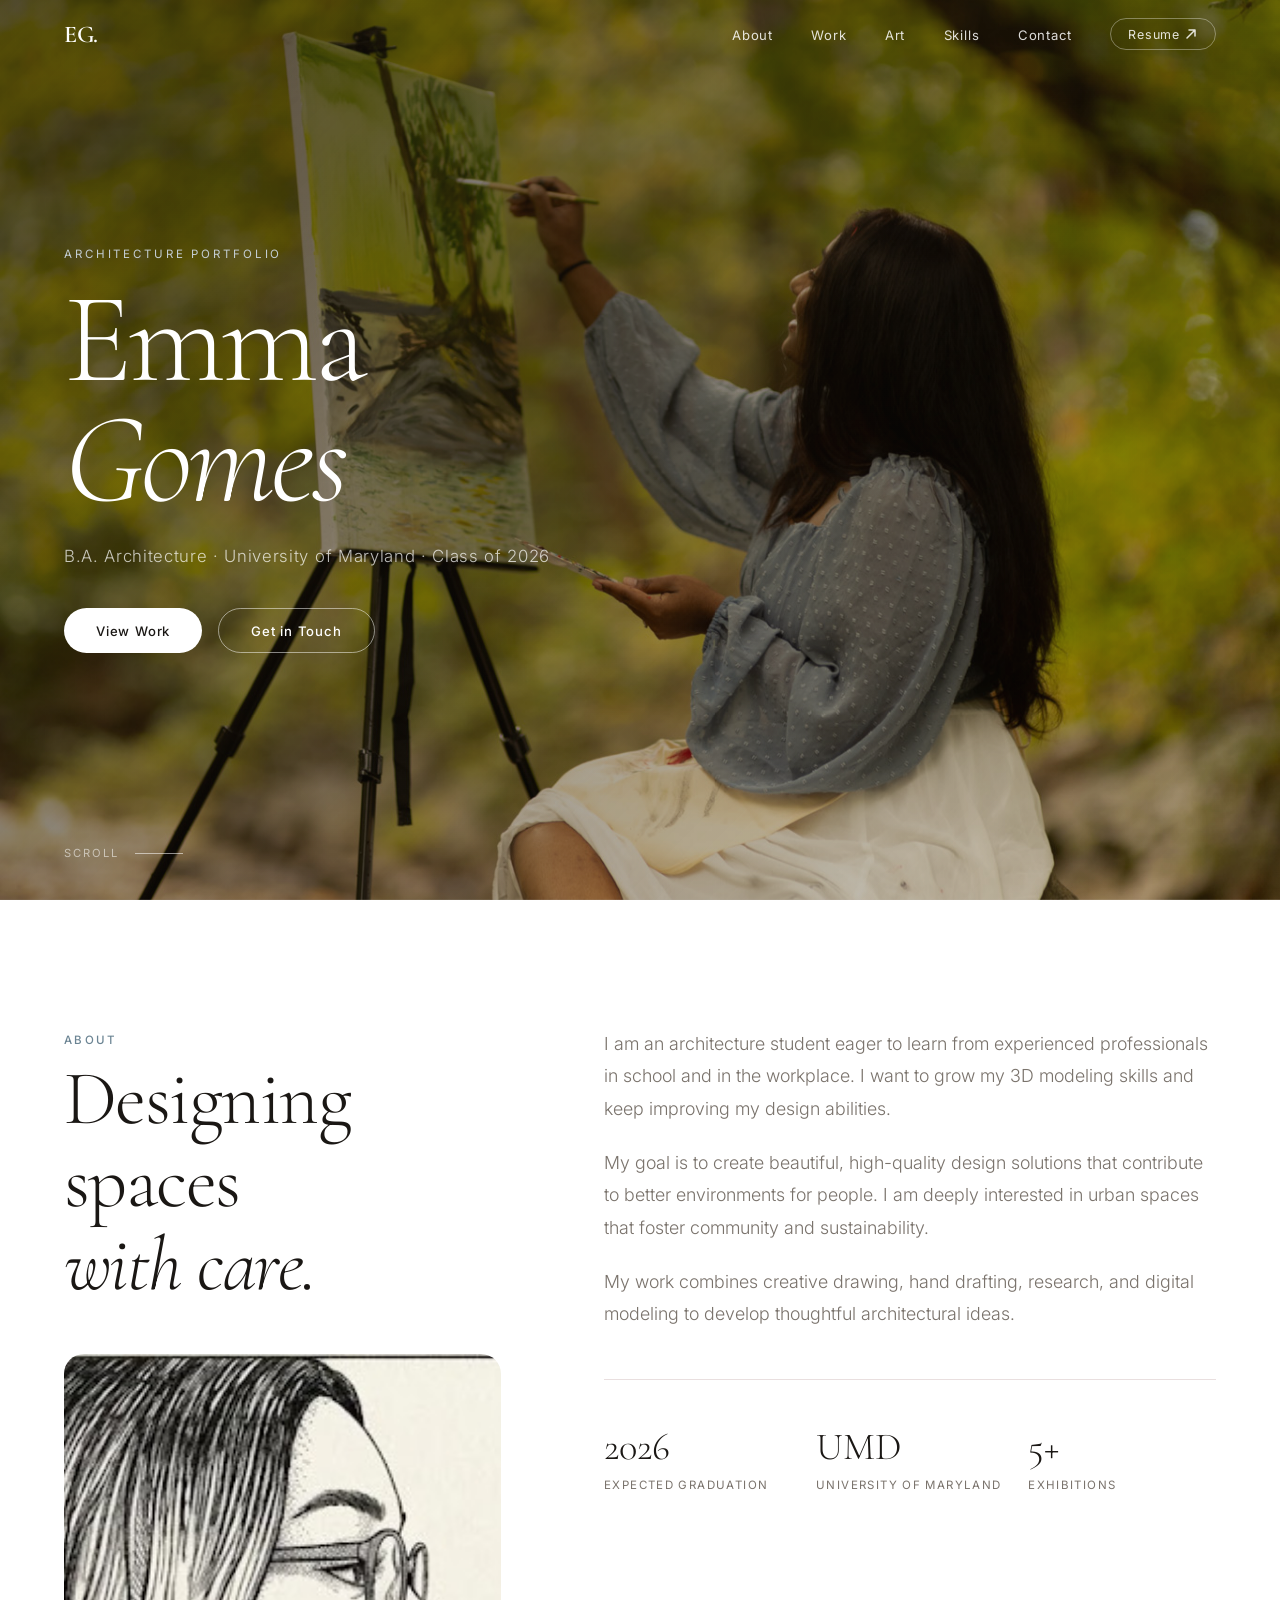
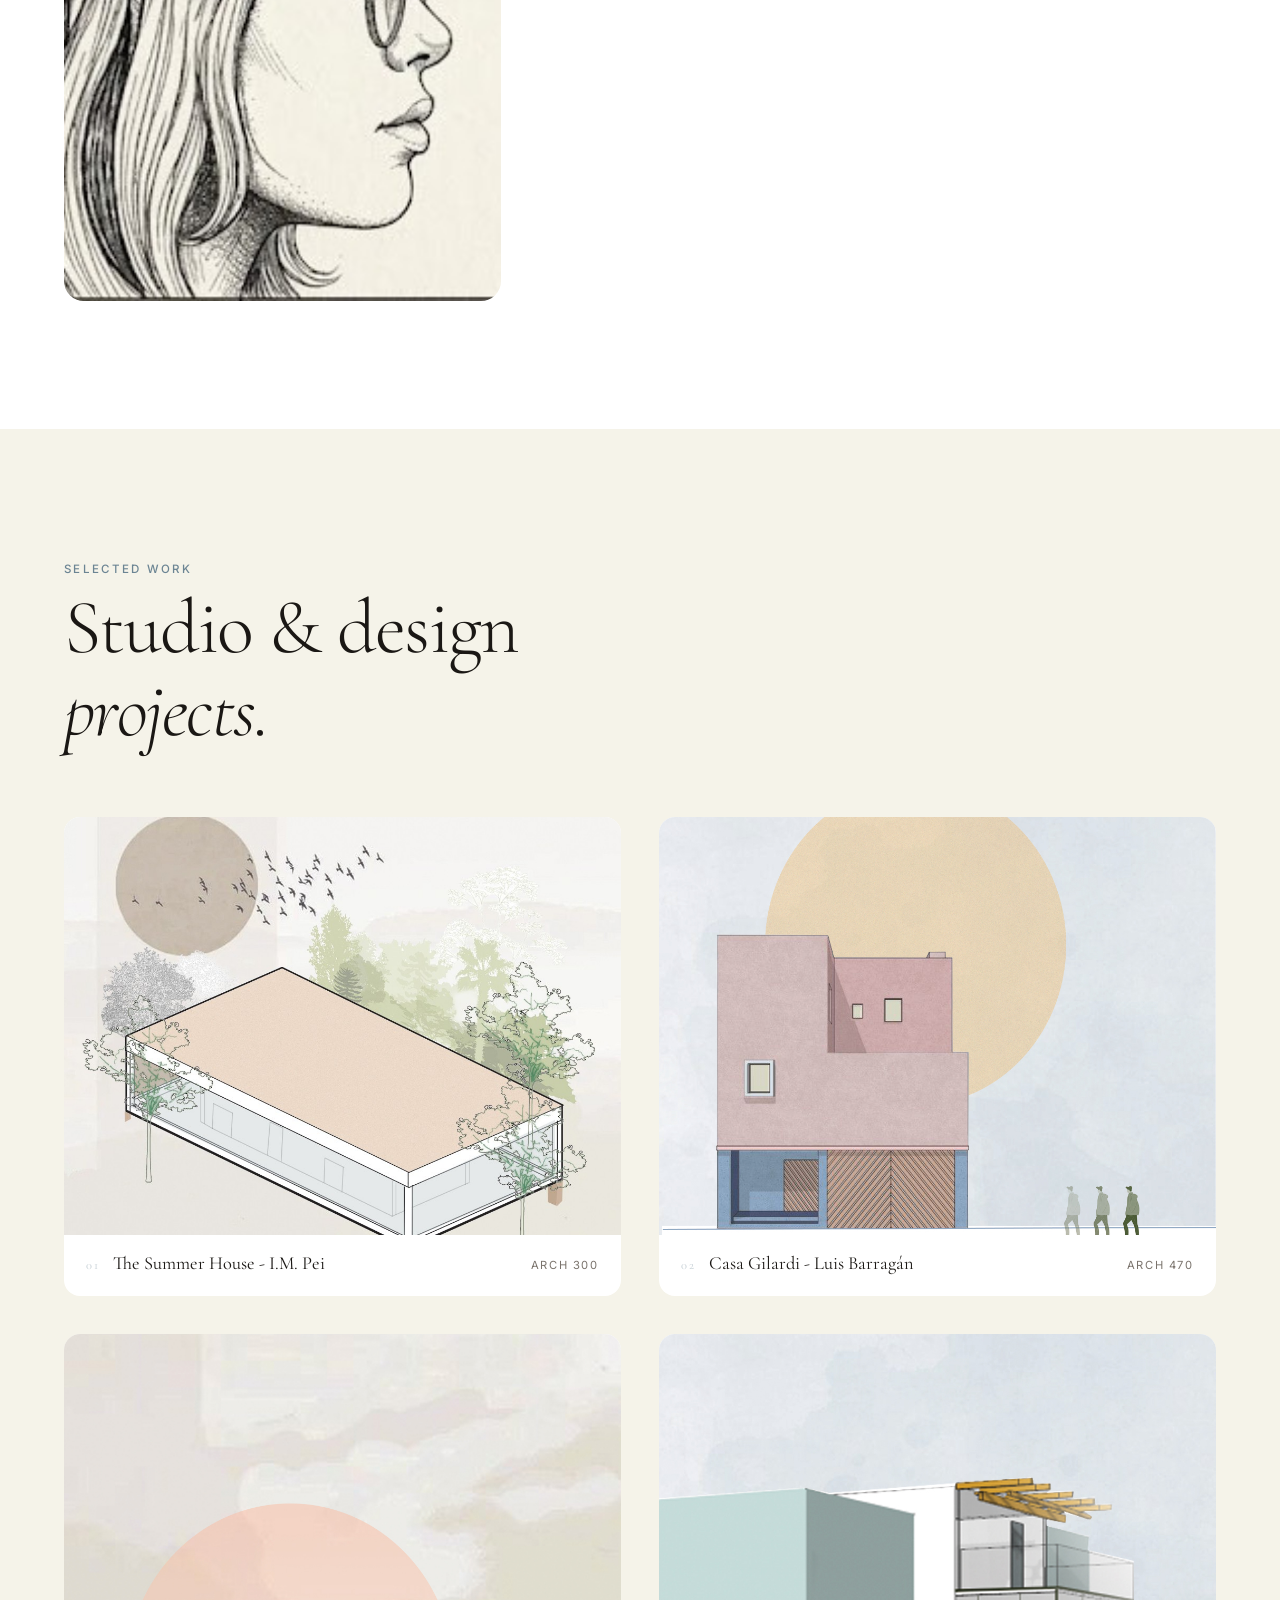
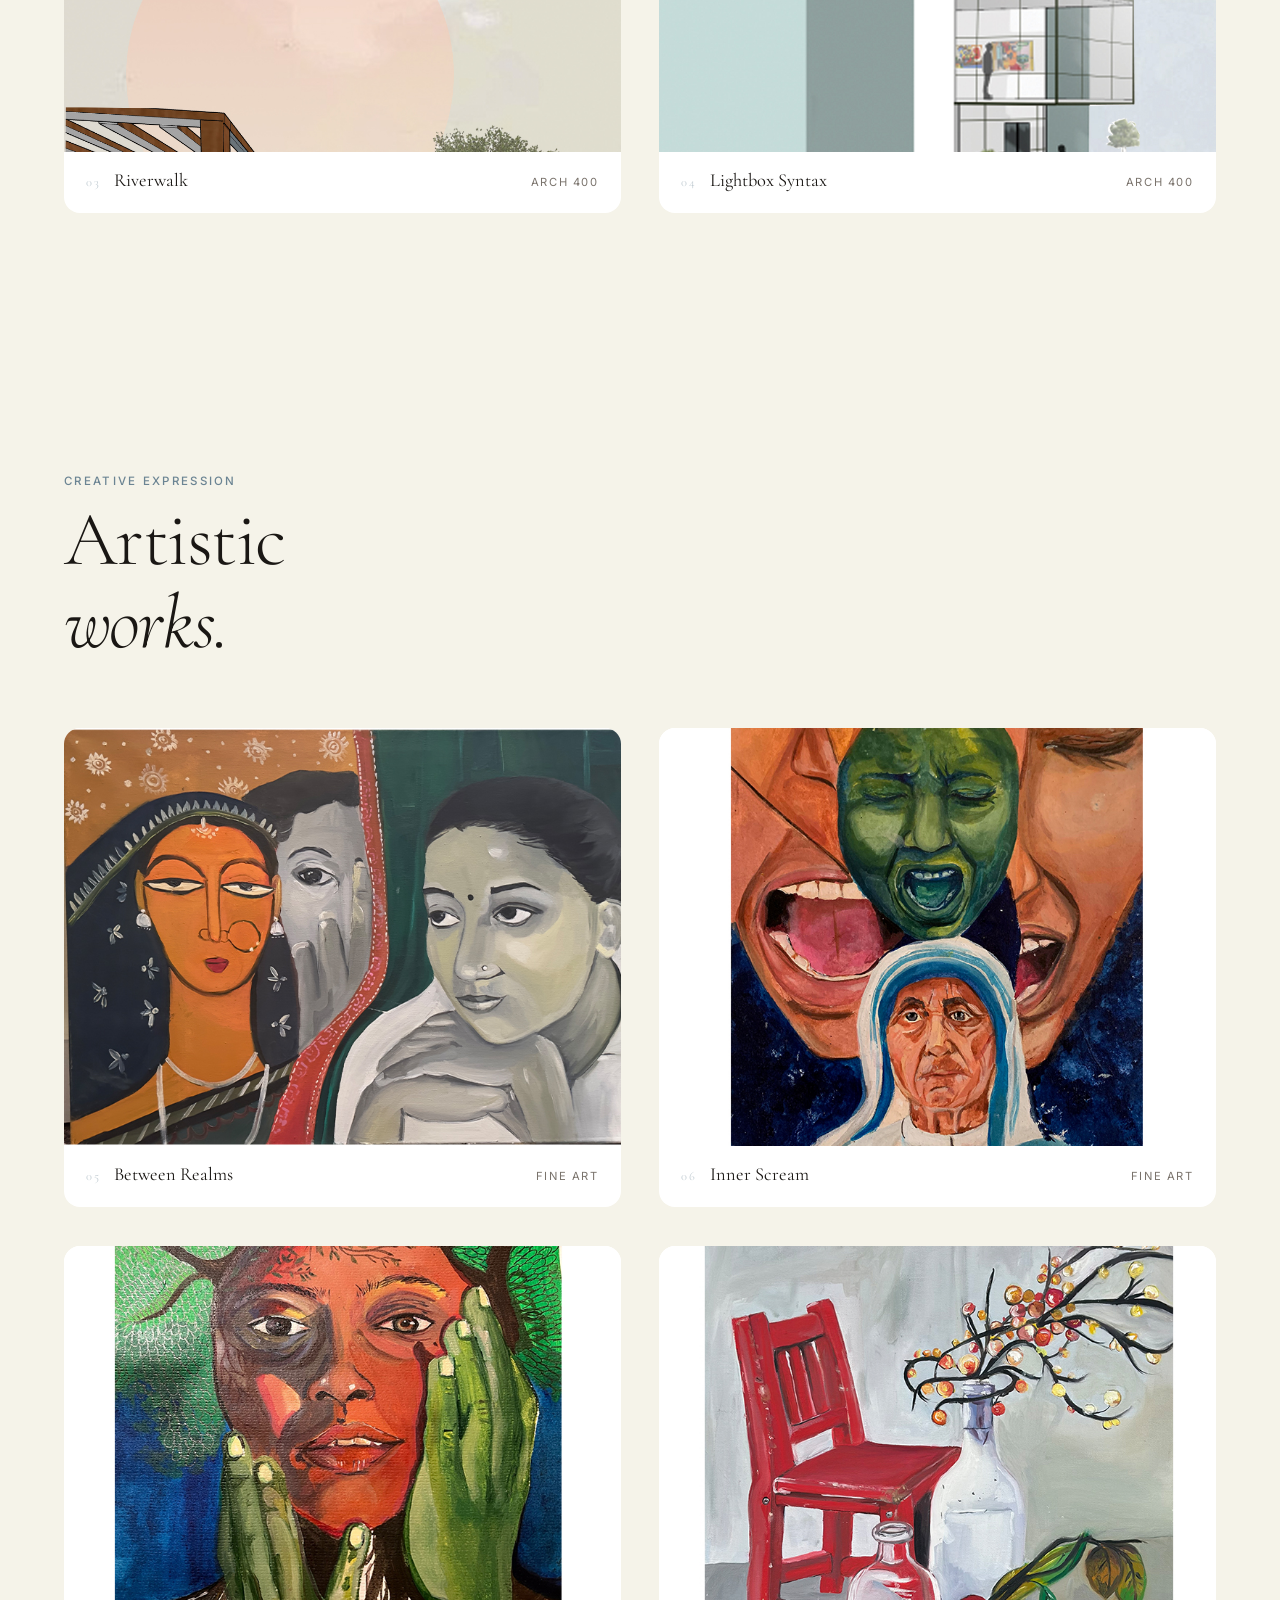
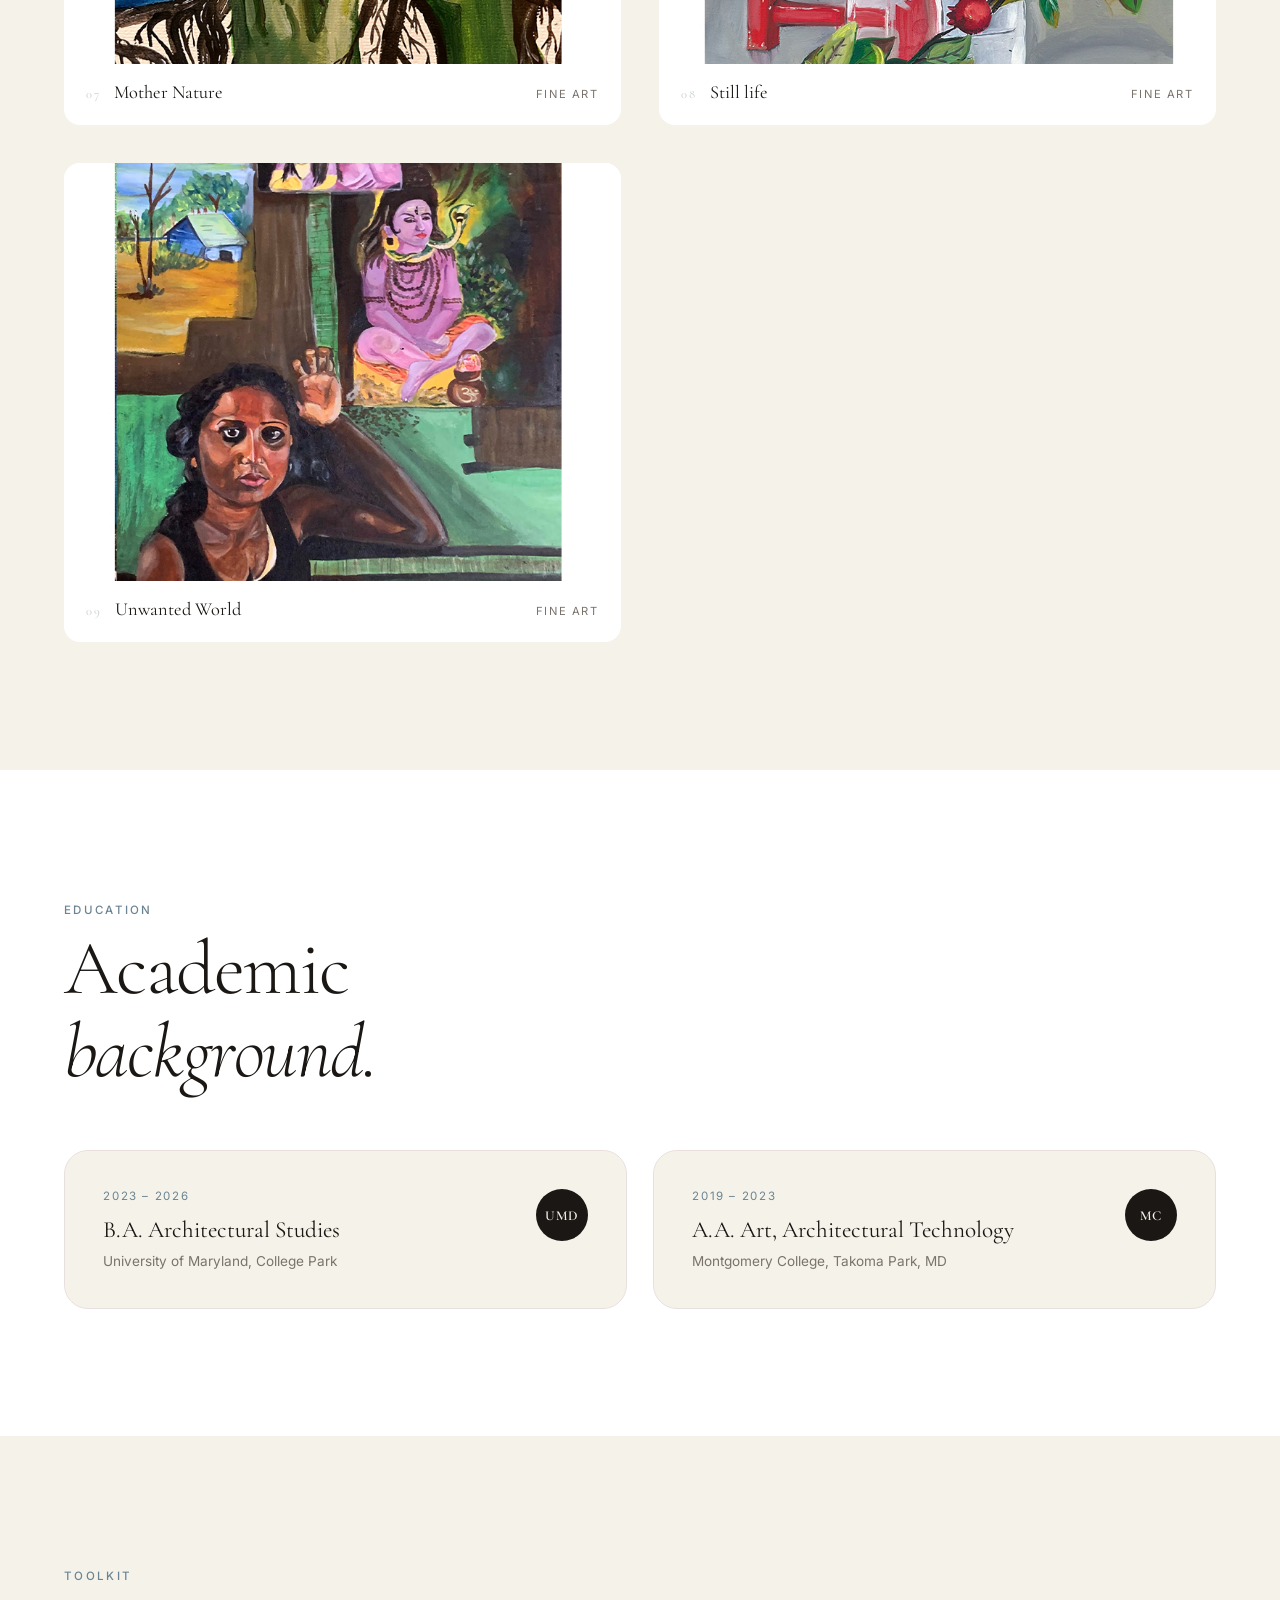
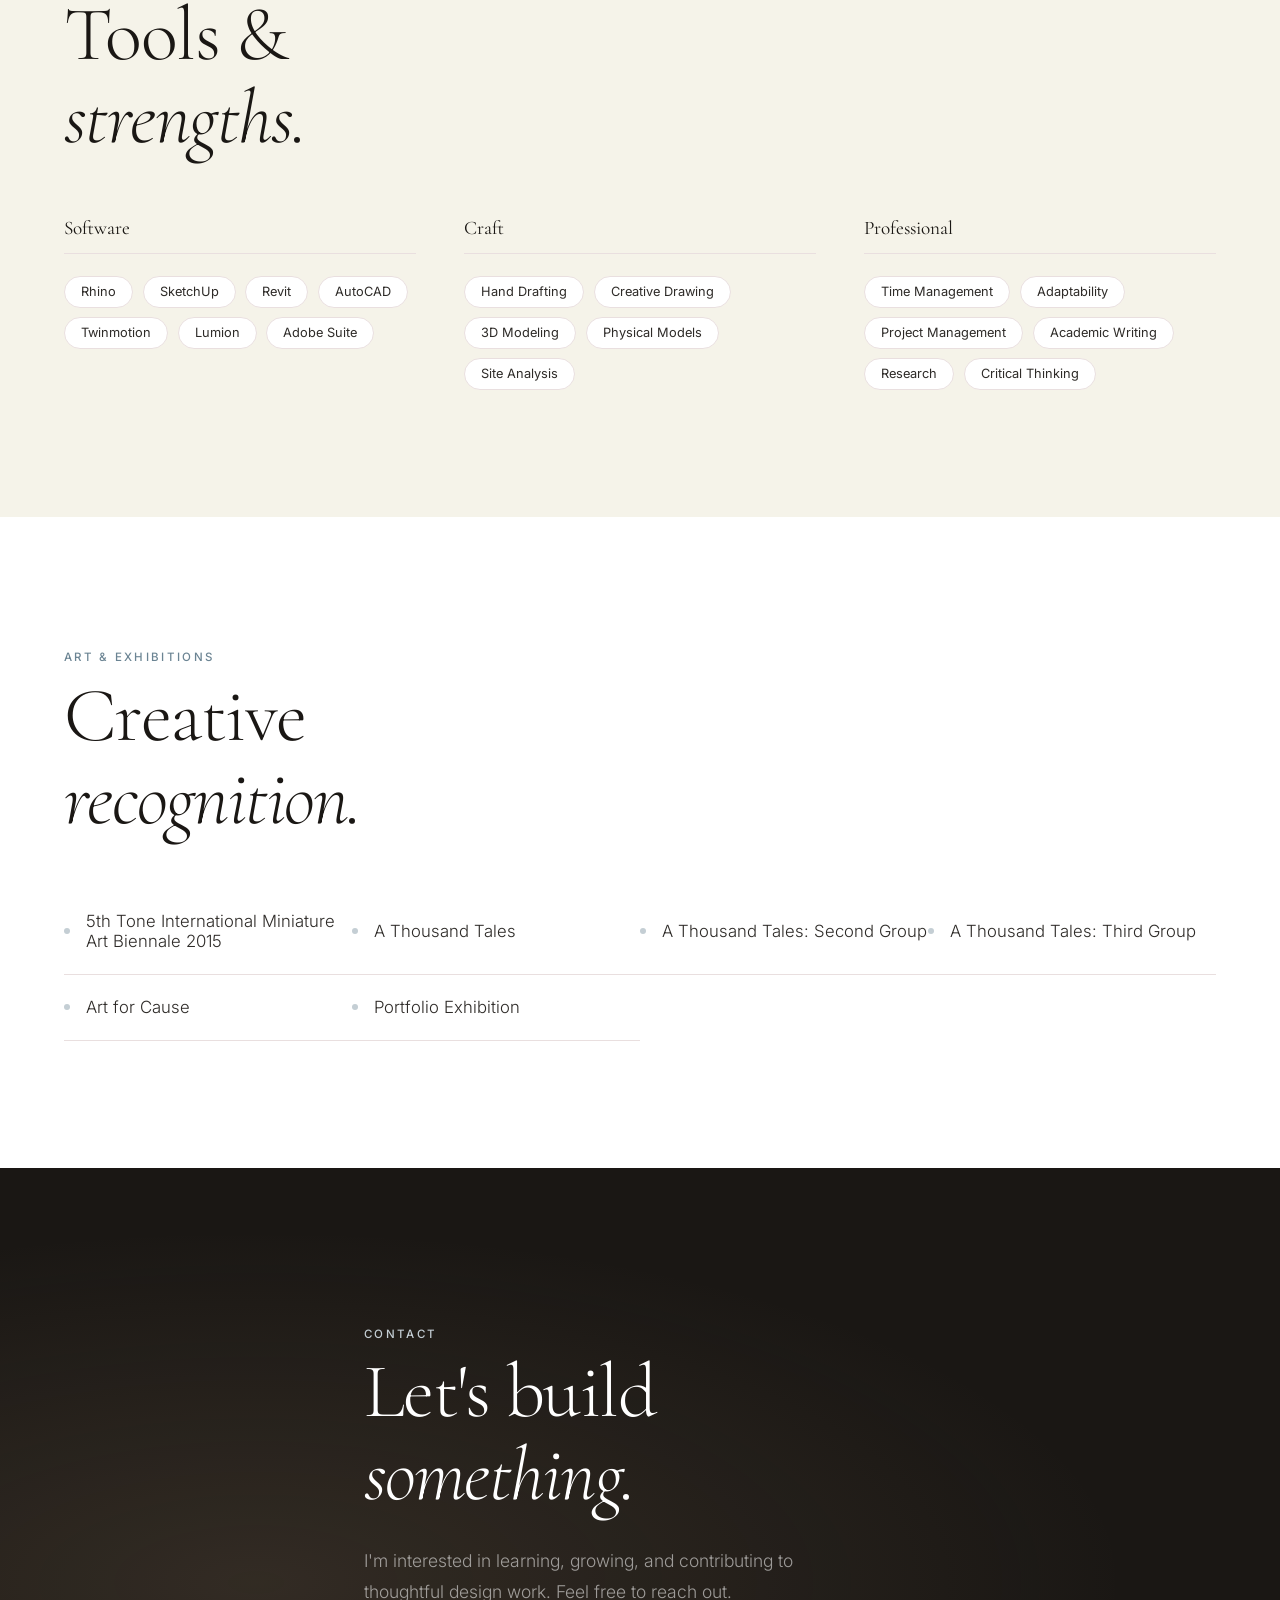
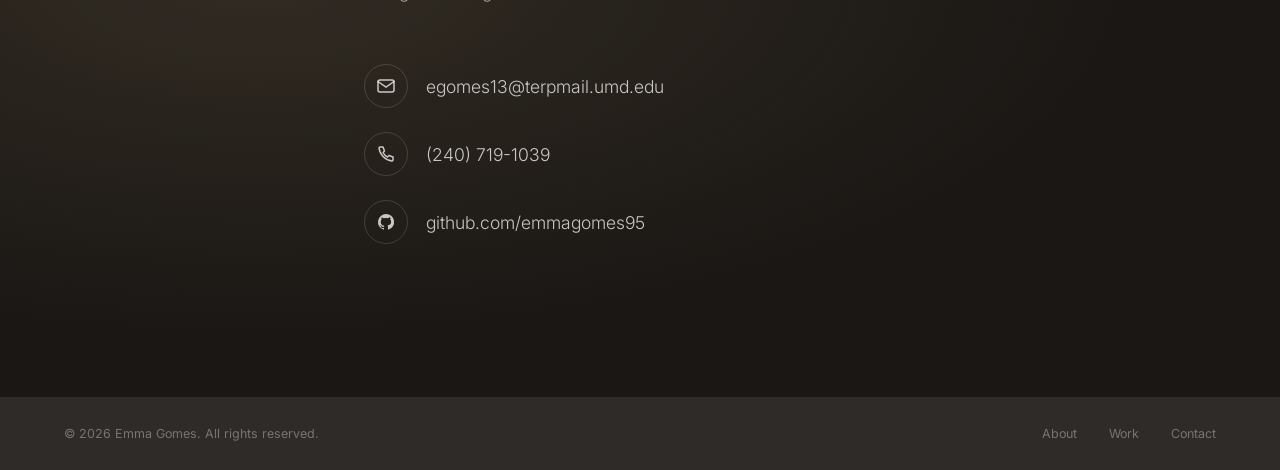
==== commit c28ec0ac: "feat: add dedicated Art section and update project gallery with new artwork and support assets" ====
--- a/frontend/index.html
+++ b/frontend/index.html
@@ -1,455 +1,591 @@
-<!DOCTYPE html>
-<html lang="en">
-
-<head>
-  <meta charset="UTF-8" />
-  <meta name="viewport" content="width=device-width, initial-scale=1.0" />
-  <title>Emma Gomes | Architecture Portfolio</title>
-  <meta name="description"
-    content="Emma Gomes — Architecture student at the University of Maryland. Portfolio of design, 3D modeling, and thoughtful spatial work." />
-  <link rel="preconnect" href="https://fonts.googleapis.com" />
-  <link rel="preconnect" href="https://fonts.gstatic.com" crossorigin />
-  <link
-    href="https://fonts.googleapis.com/css2?family=Cormorant+Garamond:ital,wght@0,300;0,400;0,600;1,300;1,400&family=Inter:wght@300;400;500;600&display=swap"
-    rel="stylesheet" />
-  <link rel="stylesheet" href="style.css" />
-</head>
-
-<body>
-
-  <!-- ─── CURSOR DOT ─── -->
-  <div class="cursor" id="cursor"></div>
-
-  <!-- ─── NAV ─── -->
-  <nav class="nav" id="nav" role="navigation" aria-label="Main navigation">
-    <a href="#home" class="nav__logo" aria-label="Emma Gomes home">EG.</a>
-    <ul class="nav__links" role="list">
-      <li><a href="#about">About</a></li>
-      <li><a href="#work">Work</a></li>
-      <li><a href="#skills">Skills</a></li>
-      <li><a href="#contact">Contact</a></li>
-      <li>
-        <a href="../Print_resume_2026.pdf" target="_blank" rel="noopener" class="nav__resume"
-          aria-label="Open resume PDF">
-          <span>Resume</span>
-          <svg width="12" height="12" viewBox="0 0 12 12" fill="none" aria-hidden="true">
-            <path d="M2 10L10 2M10 2H4M10 2V8" stroke="currentColor" stroke-width="1.5" stroke-linecap="round"
-              stroke-linejoin="round" />
-          </svg>
-        </a>
-      </li>
-    </ul>
-    <button class="nav__hamburger" id="navHamburger" aria-label="Open menu" aria-expanded="false">
-      <span></span><span></span>
-    </button>
-  </nav>
-
-  <!-- Mobile drawer -->
-  <div class="nav__drawer" id="navDrawer" aria-hidden="true">
-    <a href="#about" class="drawer__link">About</a>
-    <a href="#work" class="drawer__link">Work</a>
-    <a href="#skills" class="drawer__link">Skills</a>
-    <a href="#contact" class="drawer__link">Contact</a>
-    <a href="../Print_resume_2026.pdf" target="_blank" rel="noopener" class="drawer__link">Resume ↗</a>
-  </div>
-
-  <!-- ─── HERO ─── -->
-  <section class="hero" id="home" aria-label="Hero section">
-    <div class="hero__bg">
-      <div class="hero__bg-img" style="background-image:url('assets/cover_Picture.jpg')" aria-hidden="true"></div>
-      <div class="hero__overlay" aria-hidden="true"></div>
-    </div>
-
-    <div class="hero__content">
-      <p class="hero__eyebrow reveal-up" aria-label="Architecture Portfolio">Architecture Portfolio</p>
-      <h1 class="hero__name reveal-up" style="--delay:0.1s">Emma<br /><em>Gomes</em></h1>
-      <p class="hero__sub reveal-up" style="--delay:0.22s">
-        B.A. Architecture · University of Maryland · Class of 2026
-      </p>
-      <div class="hero__ctas reveal-up" style="--delay:0.34s">
-        <a href="#work" class="btn btn--light" id="heroViewWork">View Work</a>
-        <a href="#contact" class="btn btn--ghost" id="heroContact">Get in Touch</a>
-      </div>
-    </div>
-
-    <a href="#about" class="hero__scroll" aria-label="Scroll to About">
-      <span class="hero__scroll-label">Scroll</span>
-      <span class="hero__scroll-line" aria-hidden="true"></span>
-    </a>
-  </section>
-
-  <!-- ─── ABOUT ─── -->
-  <section class="about section" id="about" aria-label="About Emma Gomes">
-    <div class="container about__grid">
-      <div class="about__left">
-        <span class="label reveal-left">About</span>
-        <h2 class="section-title reveal-left" style="--delay:0.08s">
-          Designing spaces<br /><em>with care.</em>
-        </h2>
-        <div class="about__photo-container reveal-up"
-          style="--delay:0.1s; margin-top: 3rem; border-radius: 1.25rem; overflow: hidden;">
-          <img id="about-photo" src="assets/pictures_6.jpg" alt="Emma Gomes"
-            style="width: 100%; display: block; aspect-ratio: 4/5; object-fit: cover;" loading="lazy" />
-        </div>
-      </div>
-      <div class="about__right">
-        <p class="about__body reveal-up" style="--delay:0.12s">
-          I am an architecture student eager to learn from experienced professionals
-          in school and in the workplace. I want to grow my 3D modeling skills and
-          keep improving my design abilities.
-        </p>
-        <p class="about__body reveal-up" style="--delay:0.2s">
-          My goal is to create beautiful, high-quality design solutions that contribute
-          to better environments for people. I am deeply interested in urban spaces
-          that foster community and sustainability.
-        </p>
-        <p class="about__body reveal-up" style="--delay:0.28s">
-          My work combines creative drawing, hand drafting, research, and digital
-          modeling to develop thoughtful architectural ideas.
-        </p>
-
-        <div class="about__facts reveal-up" style="--delay:0.38s">
-          <div class="fact">
-            <span class="fact__num">2026</span>
-            <span class="fact__label">Expected Graduation</span>
-          </div>
-          <div class="fact">
-            <span class="fact__num">UMD</span>
-            <span class="fact__label">University of Maryland</span>
-          </div>
-          <div class="fact">
-            <span class="fact__num">5+</span>
-            <span class="fact__label">Exhibitions</span>
-          </div>
-        </div>
-      </div>
-    </div>
-  </section>
-
-  <!-- ─── WORK / IMAGE GRID ─── -->
-  <section class="work section" id="work" aria-label="Selected work">
-    <div class="container">
-      <div class="work__intro">
-        <span class="label reveal-left">Selected Work</span>
-        <h2 class="section-title reveal-left" style="--delay:0.08s">
-          Studio &amp; design<br /><em>projects.</em>
-        </h2>
-      </div>
-
-      <!-- Grid: 2 per row, each row animates from left + right -->
-      <div class="work__grid" id="workGrid">
-
-        <!-- Row 1 -->
-        <article class="work-card slide-left" data-modal="0" data-title="The Summer House - I.M. Pei"
-          data-course="ARCH 300" data-tag="Digital Reconstruction" data-img="assets/TheSummerHouse_cover.jpg"
-          data-desc="This project involved a detailed digital reconstruction of I.M. Pei’s 1952 weekend retreat in Westchester County. A rare example of Pei’s residential work, the house serves as a bridge between the rigorous geometry of Miesian Modernism and the delicate sensibilities of traditional Chinese architecture. My analysis focused on how the &quot;Glass Box&quot; is elevated on a timber structure, creating a seamless dialogue with the surrounding hills. By modeling the large verandas and the curated garden, I explored Pei’s unique ability to blend Western functionality with an Eastern reverence for nature."
-          aria-label="View The Summer House project" role="button" tabindex="0">
-          <div class="work-card__img-wrap">
-            <img src="assets/TheSummerHouse_cover.jpg" alt="The Summer House" class="work-card__img" loading="lazy" />
-            <div class="work-card__overlay" aria-hidden="true">
-              <span class="work-card__arrow" aria-hidden="true">
-                <svg width="22" height="22" viewBox="0 0 22 22" fill="none">
-                  <path d="M5 17L17 5M17 5H7M17 5V15" stroke="currentColor" stroke-width="1.8" stroke-linecap="round"
-                    stroke-linejoin="round" />
-                </svg>
-              </span>
-            </div>
-          </div>
-          <div class="work-card__info">
-            <span class="work-card__num">01</span>
-            <h3 class="work-card__title">The Summer House - I.M. Pei</h3>
-            <span class="work-card__course">ARCH 300</span>
-          </div>
-        </article>
-
-        <article class="work-card slide-right" data-modal="1" data-title="Casa Gilardi - Luis Barragán 1975-1977"
-          data-course="ARCH 470" data-tag="Digital Reconstruction" data-img="assets/Casa_gilardi.jpg"
-          data-desc="This project involved a comprehensive digital reconstruction of Luis Barragán’s final masterpiece, Casa Gilardi (1975-1977). Using Revit, I modeled the intricate relationships between the home’s narrow urban footprint and its expansive interior atmosphere. The study focused on Barragán’s &quot;Emotional Architecture&quot;, specially how the integration of the central Jacaranda tree, the vibrant yellow-lit gallery, and the iconic indoor pool area create a sanctuary of privacy and light within Mexico City’s dense Tacubaya district. The final output includes detailed floor plans, sections, and axonometric views that highlight the home’s clever programmatic division between social ritual and private life."
-          aria-label="View Casa Gilardi project" role="button" tabindex="0">
-          <div class="work-card__img-wrap">
-            <img src="assets/Casa_gilardi.jpg" alt="Casa Gilardi" class="work-card__img" loading="lazy" />
-            <div class="work-card__overlay" aria-hidden="true">
-              <span class="work-card__arrow" aria-hidden="true">
-                <svg width="22" height="22" viewBox="0 0 22 22" fill="none">
-                  <path d="M5 17L17 5M17 5H7M17 5V15" stroke="currentColor" stroke-width="1.8" stroke-linecap="round"
-                    stroke-linejoin="round" />
-                </svg>
-              </span>
-            </div>
-          </div>
-          <div class="work-card__info">
-            <span class="work-card__num">02</span>
-            <h3 class="work-card__title">Casa Gilardi - Luis Barragán</h3>
-            <span class="work-card__course">ARCH 470</span>
-          </div>
-        </article>
-
-        <!-- Row 2 -->
-        <article class="work-card slide-left" data-modal="2" data-title="Riverwalk" data-course="ARCH 400"
-          data-tag="Architecture" data-img="assets/RiverWalk_cover.jpg"
-          data-extra-imgs="assets/RiverWalk_Diagram.jpg,assets/RiverWalk_Floor Plan.jpg"
-          data-desc="&quot;Music in Space&quot; explores the harmony between music and architecture, transforming musical elements into spatial design. The project integrates rhythm, sound, and movement, creating an interactive environment where users experience architecture both visually and acoustically."
-          aria-label="View Riverwalk project" role="button" tabindex="0">
-          <div class="work-card__img-wrap">
-            <img src="assets/RiverWalk_cover.jpg" alt="Riverwalk" class="work-card__img" loading="lazy" />
-            <div class="work-card__overlay" aria-hidden="true">
-              <span class="work-card__arrow" aria-hidden="true">
-                <svg width="22" height="22" viewBox="0 0 22 22" fill="none">
-                  <path d="M5 17L17 5M17 5H7M17 5V15" stroke="currentColor" stroke-width="1.8" stroke-linecap="round"
-                    stroke-linejoin="round" />
-                </svg>
-              </span>
-            </div>
-          </div>
-          <div class="work-card__info">
-            <span class="work-card__num">03</span>
-            <h3 class="work-card__title">Riverwalk</h3>
-            <span class="work-card__course">ARCH 400</span>
-          </div>
-        </article>
-
-        <article class="work-card slide-right" data-modal="3" data-title="Lightbox Syntax" data-course="ARCH 400"
-          data-tag="Spatial Projection" data-img="assets/web_Lightbox Syntax.jpg"
-          data-desc="The design is grounded in the concept of spatial projection, utilizing light and extension as primary architectural drivers. Due to neighboring structures limiting exposure on the East and West, natural light is strategically harvested through intentional ground-level and roof apertures. Drawing inspiration from Le Corbusier’s Ozenfant House, the project integrates human scale fenestration designed to carefully frame natural light and exterior views. Along the Southern facade, a series of water facing public spaces establishes a clear spatial hierarchy, fostering a deep visual relationship with the surrounding environment. The formal progression transitions from intimate, enclosed interior spaces to a shaded threshold. This &quot;buffer zone&quot; enhances the building’s approachability while strengthening the connection between internal activities and the public realm."
-          aria-label="View Lightbox Syntax project" role="button" tabindex="0">
-          <div class="work-card__img-wrap">
-            <img src="assets/web_Lightbox Syntax.jpg" alt="Lightbox Syntax" class="work-card__img" loading="lazy" />
-            <div class="work-card__overlay" aria-hidden="true">
-              <span class="work-card__arrow" aria-hidden="true">
-                <svg width="22" height="22" viewBox="0 0 22 22" fill="none">
-                  <path d="M5 17L17 5M17 5H7M17 5V15" stroke="currentColor" stroke-width="1.8" stroke-linecap="round"
-                    stroke-linejoin="round" />
-                </svg>
-              </span>
-            </div>
-          </div>
-          <div class="work-card__info">
-            <span class="work-card__num">04</span>
-            <h3 class="work-card__title">Lightbox Syntax</h3>
-            <span class="work-card__course">ARCH 400</span>
-          </div>
-        </article>
-
-      </div><!-- /.work__grid -->
-    </div>
-  </section>
-
-  <!-- ─── PROJECT MODAL ─── -->
-  <div class="modal" id="projectModal" aria-modal="true" role="dialog" aria-label="Project detail" aria-hidden="true">
-    <div class="modal__backdrop" id="modalBackdrop"></div>
-    <div class="modal__panel">
-      <button class="modal__close" id="modalClose" aria-label="Close project detail">
-        <svg width="20" height="20" viewBox="0 0 20 20" fill="none" aria-hidden="true">
-          <path d="M4 4L16 16M16 4L4 16" stroke="currentColor" stroke-width="1.8" stroke-linecap="round" />
-        </svg>
-      </button>
-
-      <div class="modal__img-wrap">
-        <img id="modalImg" src="" alt="" class="modal__img" />
-      </div>
-
-      <div class="modal__body">
-        <div class="modal__meta">
-          <span class="modal__tag" id="modalTag"></span>
-          <span class="modal__course" id="modalCourse"></span>
-        </div>
-        <h2 class="modal__title" id="modalTitle"></h2>
-        <p class="modal__desc" id="modalDesc"></p>
-        <div class="modal__thumbnails" id="modalThumbnails"></div>
-
-        <div class="modal__nav">
-          <button class="modal__nav-btn" id="modalPrev" aria-label="Previous project">
-            <svg width="16" height="16" viewBox="0 0 16 16" fill="none" aria-hidden="true">
-              <path d="M10 3L5 8L10 13" stroke="currentColor" stroke-width="1.6" stroke-linecap="round"
-                stroke-linejoin="round" />
-            </svg>
-            Prev
-          </button>
-          <span class="modal__counter" id="modalCounter">1 / 5</span>
-          <button class="modal__nav-btn modal__nav-btn--next" id="modalNext" aria-label="Next project">
-            Next
-            <svg width="16" height="16" viewBox="0 0 16 16" fill="none" aria-hidden="true">
-              <path d="M6 3L11 8L6 13" stroke="currentColor" stroke-width="1.6" stroke-linecap="round"
-                stroke-linejoin="round" />
-            </svg>
-          </button>
-        </div>
-      </div>
-    </div>
-  </div><!-- /.modal -->
-
-  <!-- ─── EDUCATION ─── -->
-  <section class="edu section" id="education" aria-label="Education">
-    <div class="container">
-      <span class="label reveal-left">Education</span>
-      <h2 class="section-title reveal-left" style="--delay:0.08s">Academic<br /><em>background.</em></h2>
-
-      <div class="edu__grid">
-        <div class="edu__card reveal-up" style="--delay:0.1s">
-          <div class="edu__card-inner">
-            <span class="edu__year">2023 – 2026</span>
-            <h3 class="edu__degree">B.A. Architectural Studies</h3>
-            <p class="edu__school">University of Maryland, College Park</p>
-          </div>
-          <div class="edu__badge" aria-hidden="true">UMD</div>
-        </div>
-
-        <div class="edu__card reveal-up" style="--delay:0.2s">
-          <div class="edu__card-inner">
-            <span class="edu__year">2019 – 2023</span>
-            <h3 class="edu__degree">A.A. Art, Architectural Technology</h3>
-            <p class="edu__school">Montgomery College, Takoma Park, MD</p>
-          </div>
-          <div class="edu__badge" aria-hidden="true">MC</div>
-        </div>
-      </div>
-    </div>
-  </section>
-
-  <!-- ─── SKILLS ─── -->
-  <section class="skills section" id="skills" aria-label="Skills">
-    <div class="container">
-      <span class="label reveal-left">Toolkit</span>
-      <h2 class="section-title reveal-left" style="--delay:0.08s">Tools &amp;<br /><em>strengths.</em></h2>
-
-      <div class="skills__grid">
-        <div class="skills__col reveal-up" style="--delay:0.1s">
-          <h3 class="skills__col-title">Software</h3>
-          <ul class="skills__list" role="list">
-            <li class="pill">Rhino</li>
-            <li class="pill">SketchUp</li>
-            <li class="pill">Revit</li>
-            <li class="pill">AutoCAD</li>
-            <li class="pill">Twinmotion</li>
-            <li class="pill">Lumion</li>
-            <li class="pill">Adobe Suite</li>
-          </ul>
-        </div>
-
-        <div class="skills__col reveal-up" style="--delay:0.18s">
-          <h3 class="skills__col-title">Craft</h3>
-          <ul class="skills__list" role="list">
-            <li class="pill">Hand Drafting</li>
-            <li class="pill">Creative Drawing</li>
-            <li class="pill">3D Modeling</li>
-            <li class="pill">Physical Models</li>
-            <li class="pill">Site Analysis</li>
-          </ul>
-        </div>
-
-        <div class="skills__col reveal-up" style="--delay:0.26s">
-          <h3 class="skills__col-title">Professional</h3>
-          <ul class="skills__list" role="list">
-            <li class="pill">Time Management</li>
-            <li class="pill">Adaptability</li>
-            <li class="pill">Project Management</li>
-            <li class="pill">Academic Writing</li>
-            <li class="pill">Research</li>
-            <li class="pill">Critical Thinking</li>
-          </ul>
-        </div>
-      </div>
-    </div>
-  </section>
-
-  <!-- ─── EXHIBITIONS ─── -->
-  <section class="exhibitions section" id="exhibitions" aria-label="Exhibitions">
-    <div class="container">
-      <span class="label reveal-left">Art &amp; Exhibitions</span>
-      <h2 class="section-title reveal-left" style="--delay:0.08s">Creative<br /><em>recognition.</em></h2>
-
-      <ul class="exhibitions__list reveal-up" style="--delay:0.12s" role="list">
-        <li class="exhibitions__item">
-          <span class="exhibitions__dot" aria-hidden="true"></span>
-          <span>5th Tone International Miniature Art Biennale 2015</span>
-        </li>
-        <li class="exhibitions__item">
-          <span class="exhibitions__dot" aria-hidden="true"></span>
-          <span>A Thousand Tales</span>
-        </li>
-        <li class="exhibitions__item">
-          <span class="exhibitions__dot" aria-hidden="true"></span>
-          <span>A Thousand Tales: Second Group</span>
-        </li>
-        <li class="exhibitions__item">
-          <span class="exhibitions__dot" aria-hidden="true"></span>
-          <span>A Thousand Tales: Third Group</span>
-        </li>
-        <li class="exhibitions__item">
-          <span class="exhibitions__dot" aria-hidden="true"></span>
-          <span>Art for Cause</span>
-        </li>
-        <li class="exhibitions__item">
-          <span class="exhibitions__dot" aria-hidden="true"></span>
-          <span>Portfolio Exhibition</span>
-        </li>
-      </ul>
-    </div>
-  </section>
-
-  <!-- ─── CONTACT ─── -->
-  <section class="contact" id="contact" aria-label="Contact">
-    <div class="contact__bg" aria-hidden="true"></div>
-    <div class="container contact__inner">
-      <span class="label label--light reveal-up">Contact</span>
-      <h2 class="section-title section-title--light reveal-up" style="--delay:0.08s">
-        Let's build<br /><em>something.</em>
-      </h2>
-      <p class="contact__sub reveal-up" style="--delay:0.16s">
-        I'm interested in learning, growing, and contributing to thoughtful design work. Feel free to reach out.
-      </p>
-
-      <div class="contact__links reveal-up" style="--delay:0.24s">
-        <a href="mailto:egomes13@terpmail.umd.edu" class="contact__link" id="contactEmail"
-          aria-label="Email Emma Gomes">
-          <span class="contact__link-icon" aria-hidden="true">
-            <svg viewBox="0 0 20 20" fill="none" width="20" height="20" aria-hidden="true">
-              <path d="M2 5.5L10 11L18 5.5" stroke="currentColor" stroke-width="1.5" stroke-linecap="round" />
-              <rect x="2" y="4" width="16" height="12" rx="2" stroke="currentColor" stroke-width="1.5" />
-            </svg>
-          </span>
-          egomes13@terpmail.umd.edu
-        </a>
-
-        <a href="tel:+12407191039" class="contact__link" id="contactPhone" aria-label="Call Emma Gomes">
-          <span class="contact__link-icon" aria-hidden="true">
-            <svg viewBox="0 0 20 20" fill="none" width="20" height="20" aria-hidden="true">
-              <path
-                d="M4 3h3l1.5 4L7 8.5a11 11 0 0 0 4.5 4.5L13 11.5l4 1.5v3a1 1 0 0 1-1 1A15 15 0 0 1 3 4a1 1 0 0 1 1-1z"
-                stroke="currentColor" stroke-width="1.5" stroke-linecap="round" stroke-linejoin="round" />
-            </svg>
-          </span>
-          (240) 719-1039
-        </a>
-
-        <a href="https://github.com/emmagomes95" target="_blank" rel="noopener noreferrer" class="contact__link"
-          id="contactGithub" aria-label="Emma Gomes GitHub profile">
-          <span class="contact__link-icon" aria-hidden="true">
-            <svg viewBox="0 0 20 20" fill="none" width="20" height="20" aria-hidden="true">
-              <path
-                d="M10 2a8 8 0 0 0-2.53 15.59c.4.07.55-.17.55-.38v-1.33C5.67 16.3 5.18 14.9 5.18 14.9c-.36-.92-.88-1.17-.88-1.17-.72-.49.05-.48.05-.48.8.06 1.22.82 1.22.82.71 1.22 1.87.87 2.33.66.07-.52.28-.87.5-1.07-1.78-.2-3.64-.89-3.64-3.95 0-.87.31-1.59.82-2.15-.08-.2-.36-1.02.08-2.12 0 0 .67-.21 2.2.82A7.64 7.64 0 0 1 10 5.9c.68 0 1.36.09 2 .27 1.52-1.03 2.2-.82 2.2-.82.44 1.1.16 1.92.08 2.12.51.56.82 1.28.82 2.15 0 3.07-1.87 3.75-3.65 3.95.29.25.54.73.54 1.48v2.19c0 .21.15.46.55.38A8 8 0 0 0 10 2z"
-                fill="currentColor" />
-            </svg>
-          </span>
-          github.com/emmagomes95
-        </a>
-      </div>
-    </div>
-  </section>
-
-  <!-- ─── FOOTER ─── -->
-  <footer class="footer">
-    <div class="container footer__inner">
-      <p class="footer__copy">© 2026 Emma Gomes. All rights reserved.</p>
-      <nav class="footer__nav" aria-label="Footer navigation">
-        <a href="#about">About</a>
-        <a href="#work">Work</a>
-        <a href="#contact">Contact</a>
-      </nav>
-    </div>
-  </footer>
-
-  <script src="script.js"></script>
-</body>
-
+<!DOCTYPE html>
+<html lang="en">
+
+<head>
+  <meta charset="UTF-8" />
+  <meta name="viewport" content="width=device-width, initial-scale=1.0" />
+  <title>Emma Gomes | Architecture Portfolio</title>
+  <meta name="description"
+    content="Emma Gomes — Architecture student at the University of Maryland. Portfolio of design, 3D modeling, and thoughtful spatial work." />
+  <link rel="preconnect" href="https://fonts.googleapis.com" />
+  <link rel="preconnect" href="https://fonts.gstatic.com" crossorigin />
+  <link
+    href="https://fonts.googleapis.com/css2?family=Cormorant+Garamond:ital,wght@0,300;0,400;0,600;1,300;1,400&family=Inter:wght@300;400;500;600&display=swap"
+    rel="stylesheet" />
+  <link rel="stylesheet" href="style.css" />
+</head>
+
+<body>
+
+  <!-- ─── CURSOR DOT ─── -->
+  <div class="cursor" id="cursor"></div>
+
+  <!-- ─── NAV ─── -->
+  <nav class="nav" id="nav" role="navigation" aria-label="Main navigation">
+    <a href="#home" class="nav__logo" aria-label="Emma Gomes home">EG.</a>
+    <ul class="nav__links" role="list">
+      <li><a href="#about">About</a></li>
+      <li><a href="#work">Work</a></li>
+      <li><a href="#art">Art</a></li>
+      <li><a href="#skills">Skills</a></li>
+      <li><a href="#contact">Contact</a></li>
+      <li>
+        <a href="../Print_resume_2026.pdf" target="_blank" rel="noopener" class="nav__resume"
+          aria-label="Open resume PDF">
+          <span>Resume</span>
+          <svg width="12" height="12" viewBox="0 0 12 12" fill="none" aria-hidden="true">
+            <path d="M2 10L10 2M10 2H4M10 2V8" stroke="currentColor" stroke-width="1.5" stroke-linecap="round"
+              stroke-linejoin="round" />
+          </svg>
+        </a>
+      </li>
+    </ul>
+    <button class="nav__hamburger" id="navHamburger" aria-label="Open menu" aria-expanded="false">
+      <span></span><span></span>
+    </button>
+  </nav>
+
+  <!-- Mobile drawer -->
+  <div class="nav__drawer" id="navDrawer" aria-hidden="true">
+    <a href="#about" class="drawer__link">About</a>
+    <a href="#work" class="drawer__link">Work</a>
+    <a href="#art" class="drawer__link">Art</a>
+    <a href="#skills" class="drawer__link">Skills</a>
+    <a href="#contact" class="drawer__link">Contact</a>
+    <a href="../Print_resume_2026.pdf" target="_blank" rel="noopener" class="drawer__link">Resume ↗</a>
+  </div>
+
+  <!-- ─── HERO ─── -->
+  <section class="hero" id="home" aria-label="Hero section">
+    <div class="hero__bg">
+      <div class="hero__bg-img" style="background-image:url('assets/cover_Picture.jpg')" aria-hidden="true"></div>
+      <div class="hero__overlay" aria-hidden="true"></div>
+    </div>
+
+    <div class="hero__content">
+      <p class="hero__eyebrow reveal-up" aria-label="Architecture Portfolio">Architecture Portfolio</p>
+      <h1 class="hero__name reveal-up" style="--delay:0.1s">Emma<br /><em>Gomes</em></h1>
+      <p class="hero__sub reveal-up" style="--delay:0.22s">
+        B.A. Architecture · University of Maryland · Class of 2026
+      </p>
+      <div class="hero__ctas reveal-up" style="--delay:0.34s">
+        <a href="#work" class="btn btn--light" id="heroViewWork">View Work</a>
+        <a href="#contact" class="btn btn--ghost" id="heroContact">Get in Touch</a>
+      </div>
+    </div>
+
+    <a href="#about" class="hero__scroll" aria-label="Scroll to About">
+      <span class="hero__scroll-label">Scroll</span>
+      <span class="hero__scroll-line" aria-hidden="true"></span>
+    </a>
+  </section>
+
+  <!-- ─── ABOUT ─── -->
+  <section class="about section" id="about" aria-label="About Emma Gomes">
+    <div class="container about__grid">
+      <div class="about__left">
+        <span class="label reveal-left">About</span>
+        <h2 class="section-title reveal-left" style="--delay:0.08s">
+          Designing spaces<br /><em>with care.</em>
+        </h2>
+        <div class="about__photo-container reveal-up"
+          style="--delay:0.1s; margin-top: 3rem; border-radius: 1.25rem; overflow: hidden;">
+          <img id="about-photo" src="assets/pictures_6.jpg" alt="Emma Gomes"
+            style="width: 100%; display: block; aspect-ratio: 4/5; object-fit: cover;" loading="lazy" />
+        </div>
+      </div>
+      <div class="about__right">
+        <p class="about__body reveal-up" style="--delay:0.12s">
+          I am an architecture student eager to learn from experienced professionals
+          in school and in the workplace. I want to grow my 3D modeling skills and
+          keep improving my design abilities.
+        </p>
+        <p class="about__body reveal-up" style="--delay:0.2s">
+          My goal is to create beautiful, high-quality design solutions that contribute
+          to better environments for people. I am deeply interested in urban spaces
+          that foster community and sustainability.
+        </p>
+        <p class="about__body reveal-up" style="--delay:0.28s">
+          My work combines creative drawing, hand drafting, research, and digital
+          modeling to develop thoughtful architectural ideas.
+        </p>
+
+        <div class="about__facts reveal-up" style="--delay:0.38s">
+          <div class="fact">
+            <span class="fact__num">2026</span>
+            <span class="fact__label">Expected Graduation</span>
+          </div>
+          <div class="fact">
+            <span class="fact__num">UMD</span>
+            <span class="fact__label">University of Maryland</span>
+          </div>
+          <div class="fact">
+            <span class="fact__num">5+</span>
+            <span class="fact__label">Exhibitions</span>
+          </div>
+        </div>
+      </div>
+    </div>
+  </section>
+
+  <!-- ─── WORK / IMAGE GRID ─── -->
+  <section class="work section" id="work" aria-label="Selected work">
+    <div class="container">
+      <div class="work__intro">
+        <span class="label reveal-left">Selected Work</span>
+        <h2 class="section-title reveal-left" style="--delay:0.08s">
+          Studio &amp; design<br /><em>projects.</em>
+        </h2>
+      </div>
+
+      <!-- Grid: 2 per row, each row animates from left + right -->
+      <div class="work__grid" id="workGrid">
+
+        <!-- Row 1 -->
+        <article class="work-card slide-left" data-modal="0" data-title="The Summer House - I.M. Pei"
+          data-course="ARCH 300" data-tag="Digital Reconstruction" data-img="assets/TheSummerHouse_cover.jpg"
+          data-extra-imgs="assets/Summer House/SummerHouse_Sitediagram.jpg,assets/Summer House/SummerHouse_plan_elevation.jpg,assets/Summer House/SummerHouse_perspective.jpg"
+          data-desc="This project involved a detailed digital reconstruction of I.M. Pei’s 1952 weekend retreat in Westchester County. A rare example of Pei’s residential work, the house serves as a bridge between the rigorous geometry of Miesian Modernism and the delicate sensibilities of traditional Chinese architecture. My analysis focused on how the &quot;Glass Box&quot; is elevated on a timber structure, creating a seamless dialogue with the surrounding hills. By modeling the large verandas and the curated garden, I explored Pei’s unique ability to blend Western functionality with an Eastern reverence for nature."
+          aria-label="View The Summer House project" role="button" tabindex="0">
+          <div class="work-card__img-wrap">
+            <img src="assets/TheSummerHouse_cover.jpg" alt="The Summer House" class="work-card__img" loading="lazy" />
+            <div class="work-card__overlay" aria-hidden="true">
+              <span class="work-card__arrow" aria-hidden="true">
+                <svg width="22" height="22" viewBox="0 0 22 22" fill="none">
+                  <path d="M5 17L17 5M17 5H7M17 5V15" stroke="currentColor" stroke-width="1.8" stroke-linecap="round"
+                    stroke-linejoin="round" />
+                </svg>
+              </span>
+            </div>
+          </div>
+          <div class="work-card__info">
+            <span class="work-card__num">01</span>
+            <h3 class="work-card__title">The Summer House - I.M. Pei</h3>
+            <span class="work-card__course">ARCH 300</span>
+          </div>
+        </article>
+
+        <article class="work-card slide-right" data-modal="1" data-title="Casa Gilardi - Luis Barragán 1975-1977"
+          data-course="ARCH 470" data-tag="Digital Reconstruction" data-img="assets/Casa_gilardi.jpg"
+          data-extra-imgs="assets/Casa Gilardi/CasaGilardi_sections.jpg,assets/Casa Gilardi/CasaGilardi_Perspective.jpg,assets/Casa Gilardi/CasaGilardi_plans.jpg,assets/Casa Gilardi/CasaGilardi_Diagram.jpg"
+          data-desc="This project involved a comprehensive digital reconstruction of Luis Barragán’s final masterpiece, Casa Gilardi (1975-1977). Using Revit, I modeled the intricate relationships between the home’s narrow urban footprint and its expansive interior atmosphere. The study focused on Barragán’s &quot;Emotional Architecture&quot;, specially how the integration of the central Jacaranda tree, the vibrant yellow-lit gallery, and the iconic indoor pool area create a sanctuary of privacy and light within Mexico City’s dense Tacubaya district. The final output includes detailed floor plans, sections, and axonometric views that highlight the home’s clever programmatic division between social ritual and private life."
+          aria-label="View Casa Gilardi project" role="button" tabindex="0">
+          <div class="work-card__img-wrap">
+            <img src="assets/Casa_gilardi.jpg" alt="Casa Gilardi" class="work-card__img" loading="lazy" />
+            <div class="work-card__overlay" aria-hidden="true">
+              <span class="work-card__arrow" aria-hidden="true">
+                <svg width="22" height="22" viewBox="0 0 22 22" fill="none">
+                  <path d="M5 17L17 5M17 5H7M17 5V15" stroke="currentColor" stroke-width="1.8" stroke-linecap="round"
+                    stroke-linejoin="round" />
+                </svg>
+              </span>
+            </div>
+          </div>
+          <div class="work-card__info">
+            <span class="work-card__num">02</span>
+            <h3 class="work-card__title">Casa Gilardi - Luis Barragán</h3>
+            <span class="work-card__course">ARCH 470</span>
+          </div>
+        </article>
+
+        <!-- Row 2 -->
+        <article class="work-card slide-left" data-modal="2" data-title="Riverwalk" data-course="ARCH 400"
+          data-tag="Architecture" data-img="assets/RiverWalk_cover.jpg"
+          data-extra-imgs="assets/River Walk/RiverWalk_diagrams.jpg,assets/RiverWalk_Floor Plan.jpg"
+          data-desc="&quot;Music in Space&quot; explores the harmony between music and architecture, transforming musical elements into spatial design. The project integrates rhythm, sound, and movement, creating an interactive environment where users experience architecture both visually and acoustically."
+          aria-label="View Riverwalk project" role="button" tabindex="0">
+          <div class="work-card__img-wrap">
+            <img src="assets/RiverWalk_cover.jpg" alt="Riverwalk" class="work-card__img" loading="lazy" />
+            <div class="work-card__overlay" aria-hidden="true">
+              <span class="work-card__arrow" aria-hidden="true">
+                <svg width="22" height="22" viewBox="0 0 22 22" fill="none">
+                  <path d="M5 17L17 5M17 5H7M17 5V15" stroke="currentColor" stroke-width="1.8" stroke-linecap="round"
+                    stroke-linejoin="round" />
+                </svg>
+              </span>
+            </div>
+          </div>
+          <div class="work-card__info">
+            <span class="work-card__num">03</span>
+            <h3 class="work-card__title">Riverwalk</h3>
+            <span class="work-card__course">ARCH 400</span>
+          </div>
+        </article>
+
+        <article class="work-card slide-right" data-modal="3" data-title="Lightbox Syntax" data-course="ARCH 400"
+          data-tag="Spatial Projection" data-img="assets/web_Lightbox Syntax.jpg"
+          data-extra-imgs="assets/Lightbox Syntax/LightboxSyntax_Plan_sections.jpg,assets/Lightbox Syntax/LightboxSyntax_Diagram.jpg,assets/Lightbox Syntax/LightboxSyntax_concept.jpg"
+          data-desc="The design is grounded in the concept of spatial projection, utilizing light and extension as primary architectural drivers. Due to neighboring structures limiting exposure on the East and West, natural light is strategically harvested through intentional ground-level and roof apertures. Drawing inspiration from Le Corbusier’s Ozenfant House, the project integrates human scale fenestration designed to carefully frame natural light and exterior views. Along the Southern facade, a series of water facing public spaces establishes a clear spatial hierarchy, fostering a deep visual relationship with the surrounding environment. The formal progression transitions from intimate, enclosed interior spaces to a shaded threshold. This &quot;buffer zone&quot; enhances the building’s approachability while strengthening the connection between internal activities and the public realm."
+          aria-label="View Lightbox Syntax project" role="button" tabindex="0">
+          <div class="work-card__img-wrap">
+            <img src="assets/web_Lightbox Syntax.jpg" alt="Lightbox Syntax" class="work-card__img" loading="lazy" />
+            <div class="work-card__overlay" aria-hidden="true">
+              <span class="work-card__arrow" aria-hidden="true">
+                <svg width="22" height="22" viewBox="0 0 22 22" fill="none">
+                  <path d="M5 17L17 5M17 5H7M17 5V15" stroke="currentColor" stroke-width="1.8" stroke-linecap="round"
+                    stroke-linejoin="round" />
+                </svg>
+              </span>
+            </div>
+          </div>
+          <div class="work-card__info">
+            <span class="work-card__num">04</span>
+            <h3 class="work-card__title">Lightbox Syntax</h3>
+            <span class="work-card__course">ARCH 400</span>
+          </div>
+        </article>
+
+      </div><!-- /.work__grid -->
+    </div>
+  </section>
+
+  <!-- ─── ART WORKS ─── -->
+  <section class="work section" id="art" aria-label="Art works">
+    <div class="container">
+      <div class="work__intro">
+        <span class="label reveal-left">Creative Expression</span>
+        <h2 class="section-title reveal-left" style="--delay:0.08s">
+          Artistic<br /><em>works.</em>
+        </h2>
+      </div>
+
+      <div class="work__grid">
+
+        <!-- Card 05 -->
+        <article class="work-card slide-left" data-modal="4" data-title="Between Realms" data-course="Fine Art"
+          data-tag="Illustration" data-img="assets/Art Works/Between Realms.jpg"
+          data-desc="An exploration of transitional spaces and the boundary between reality and imagination."
+          aria-label="View Between Realms artwork" role="button" tabindex="0">
+          <div class="work-card__img-wrap">
+            <img src="assets/Art Works/Between Realms.jpg" alt="Between Realms" class="work-card__img" loading="lazy" />
+            <div class="work-card__overlay" aria-hidden="true">
+              <span class="work-card__arrow" aria-hidden="true">
+                <svg width="22" height="22" viewBox="0 0 22 22" fill="none">
+                  <path d="M5 17L17 5M17 5H7M17 5V15" stroke="currentColor" stroke-width="1.8" stroke-linecap="round"
+                    stroke-linejoin="round" />
+                </svg>
+              </span>
+            </div>
+          </div>
+          <div class="work-card__info">
+            <span class="work-card__num">05</span>
+            <h3 class="work-card__title">Between Realms</h3>
+            <span class="work-card__course">Fine Art</span>
+          </div>
+        </article>
+
+        <!-- Card 06 -->
+        <article class="work-card slide-right" data-modal="5" data-title="Inner Scream" data-course="Fine Art"
+          data-tag="Expressionism" data-img="assets/Art Works/Inner Scream.jpg"
+          data-desc="A visceral representation of internal emotion and the human condition."
+          aria-label="View Inner Scream artwork" role="button" tabindex="0">
+          <div class="work-card__img-wrap">
+            <img src="assets/Art Works/Inner Scream.jpg" alt="Inner Scream" class="work-card__img" loading="lazy" />
+            <div class="work-card__overlay" aria-hidden="true">
+              <span class="work-card__arrow" aria-hidden="true">
+                <svg width="22" height="22" viewBox="0 0 22 22" fill="none">
+                  <path d="M5 17L17 5M17 5H7M17 5V15" stroke="currentColor" stroke-width="1.8" stroke-linecap="round"
+                    stroke-linejoin="round" />
+                </svg>
+              </span>
+            </div>
+          </div>
+          <div class="work-card__info">
+            <span class="work-card__num">06</span>
+            <h3 class="work-card__title">Inner Scream</h3>
+            <span class="work-card__course">Fine Art</span>
+          </div>
+        </article>
+
+        <!-- Card 07 -->
+        <article class="work-card slide-left" data-modal="6" data-title="Mother Nature" data-course="Fine Art"
+          data-tag="Illustration" data-img="assets/Art Works/Mother Nature.jpg"
+          data-desc="A tribute to the organic forms and the nurturing power of the natural world."
+          aria-label="View Mother Nature artwork" role="button" tabindex="0">
+          <div class="work-card__img-wrap">
+            <img src="assets/Art Works/Mother Nature.jpg" alt="Mother Nature" class="work-card__img" loading="lazy" />
+            <div class="work-card__overlay" aria-hidden="true">
+              <span class="work-card__arrow" aria-hidden="true">
+                <svg width="22" height="22" viewBox="0 0 22 22" fill="none">
+                  <path d="M5 17L17 5M17 5H7M17 5V15" stroke="currentColor" stroke-width="1.8" stroke-linecap="round"
+                    stroke-linejoin="round" />
+                </svg>
+              </span>
+            </div>
+          </div>
+          <div class="work-card__info">
+            <span class="work-card__num">07</span>
+            <h3 class="work-card__title">Mother Nature</h3>
+            <span class="work-card__course">Fine Art</span>
+          </div>
+        </article>
+
+        <!-- Card 08 -->
+        <article class="work-card slide-right" data-modal="7" data-title="Still life" data-course="Fine Art"
+          data-tag="Study" data-img="assets/Art Works/Still life.jpg"
+          data-desc="A study of light, shadow, and form through the arrangement of everyday objects."
+          aria-label="View Still life artwork" role="button" tabindex="0">
+          <div class="work-card__img-wrap">
+            <img src="assets/Art Works/Still life.jpg" alt="Still life" class="work-card__img" loading="lazy" />
+            <div class="work-card__overlay" aria-hidden="true">
+              <span class="work-card__arrow" aria-hidden="true">
+                <svg width="22" height="22" viewBox="0 0 22 22" fill="none">
+                  <path d="M5 17L17 5M17 5H7M17 5V15" stroke="currentColor" stroke-width="1.8" stroke-linecap="round"
+                    stroke-linejoin="round" />
+                </svg>
+              </span>
+            </div>
+          </div>
+          <div class="work-card__info">
+            <span class="work-card__num">08</span>
+            <h3 class="work-card__title">Still life</h3>
+            <span class="work-card__course">Fine Art</span>
+          </div>
+        </article>
+
+        <!-- Card 09 -->
+        <article class="work-card slide-left" data-modal="8" data-title="Unwanted World" data-course="Fine Art"
+          data-tag="Expressionism" data-img="assets/Art Works/Unwanted World.jpg"
+          data-desc="A reflection on environmental decay and the spaces we neglect."
+          aria-label="View Unwanted World artwork" role="button" tabindex="0">
+          <div class="work-card__img-wrap">
+            <img src="assets/Art Works/Unwanted World.jpg" alt="Unwanted World" class="work-card__img" loading="lazy" />
+            <div class="work-card__overlay" aria-hidden="true">
+              <span class="work-card__arrow" aria-hidden="true">
+                <svg width="22" height="22" viewBox="0 0 22 22" fill="none">
+                  <path d="M5 17L17 5M17 5H7M17 5V15" stroke="currentColor" stroke-width="1.8" stroke-linecap="round"
+                    stroke-linejoin="round" />
+                </svg>
+              </span>
+            </div>
+          </div>
+          <div class="work-card__info">
+            <span class="work-card__num">09</span>
+            <h3 class="work-card__title">Unwanted World</h3>
+            <span class="work-card__course">Fine Art</span>
+          </div>
+        </article>
+
+      </div><!-- /.work__grid -->
+    </div>
+  </section>
+
+  <!-- ─── PROJECT MODAL ─── -->
+  <div class="modal" id="projectModal" aria-modal="true" role="dialog" aria-label="Project detail" aria-hidden="true">
+    <div class="modal__backdrop" id="modalBackdrop"></div>
+    <div class="modal__panel">
+      <button class="modal__close" id="modalClose" aria-label="Close project detail">
+        <svg width="20" height="20" viewBox="0 0 20 20" fill="none" aria-hidden="true">
+          <path d="M4 4L16 16M16 4L4 16" stroke="currentColor" stroke-width="1.8" stroke-linecap="round" />
+        </svg>
+      </button>
+
+      <div class="modal__img-wrap">
+        <img id="modalImg" src="" alt="" class="modal__img" />
+      </div>
+
+      <div class="modal__body">
+        <div class="modal__meta">
+          <span class="modal__tag" id="modalTag"></span>
+          <span class="modal__course" id="modalCourse"></span>
+        </div>
+        <h2 class="modal__title" id="modalTitle"></h2>
+        <p class="modal__desc" id="modalDesc"></p>
+        <div class="modal__thumbnails" id="modalThumbnails"></div>
+
+        <div class="modal__nav">
+          <button class="modal__nav-btn" id="modalPrev" aria-label="Previous project">
+            <svg width="16" height="16" viewBox="0 0 16 16" fill="none" aria-hidden="true">
+              <path d="M10 3L5 8L10 13" stroke="currentColor" stroke-width="1.6" stroke-linecap="round"
+                stroke-linejoin="round" />
+            </svg>
+            Prev
+          </button>
+          <span class="modal__counter" id="modalCounter">1 / 5</span>
+          <button class="modal__nav-btn modal__nav-btn--next" id="modalNext" aria-label="Next project">
+            Next
+            <svg width="16" height="16" viewBox="0 0 16 16" fill="none" aria-hidden="true">
+              <path d="M6 3L11 8L6 13" stroke="currentColor" stroke-width="1.6" stroke-linecap="round"
+                stroke-linejoin="round" />
+            </svg>
+          </button>
+        </div>
+      </div>
+    </div>
+  </div><!-- /.modal -->
+
+  <!-- ─── EDUCATION ─── -->
+  <section class="edu section" id="education" aria-label="Education">
+    <div class="container">
+      <span class="label reveal-left">Education</span>
+      <h2 class="section-title reveal-left" style="--delay:0.08s">Academic<br /><em>background.</em></h2>
+
+      <div class="edu__grid">
+        <div class="edu__card reveal-up" style="--delay:0.1s">
+          <div class="edu__card-inner">
+            <span class="edu__year">2023 – 2026</span>
+            <h3 class="edu__degree">B.A. Architectural Studies</h3>
+            <p class="edu__school">University of Maryland, College Park</p>
+          </div>
+          <div class="edu__badge" aria-hidden="true">UMD</div>
+        </div>
+
+        <div class="edu__card reveal-up" style="--delay:0.2s">
+          <div class="edu__card-inner">
+            <span class="edu__year">2019 – 2023</span>
+            <h3 class="edu__degree">A.A. Art, Architectural Technology</h3>
+            <p class="edu__school">Montgomery College, Takoma Park, MD</p>
+          </div>
+          <div class="edu__badge" aria-hidden="true">MC</div>
+        </div>
+      </div>
+    </div>
+  </section>
+
+  <!-- ─── SKILLS ─── -->
+  <section class="skills section" id="skills" aria-label="Skills">
+    <div class="container">
+      <span class="label reveal-left">Toolkit</span>
+      <h2 class="section-title reveal-left" style="--delay:0.08s">Tools &amp;<br /><em>strengths.</em></h2>
+
+      <div class="skills__grid">
+        <div class="skills__col reveal-up" style="--delay:0.1s">
+          <h3 class="skills__col-title">Software</h3>
+          <ul class="skills__list" role="list">
+            <li class="pill">Rhino</li>
+            <li class="pill">SketchUp</li>
+            <li class="pill">Revit</li>
+            <li class="pill">AutoCAD</li>
+            <li class="pill">Twinmotion</li>
+            <li class="pill">Lumion</li>
+            <li class="pill">Adobe Suite</li>
+          </ul>
+        </div>
+
+        <div class="skills__col reveal-up" style="--delay:0.18s">
+          <h3 class="skills__col-title">Craft</h3>
+          <ul class="skills__list" role="list">
+            <li class="pill">Hand Drafting</li>
+            <li class="pill">Creative Drawing</li>
+            <li class="pill">3D Modeling</li>
+            <li class="pill">Physical Models</li>
+            <li class="pill">Site Analysis</li>
+          </ul>
+        </div>
+
+        <div class="skills__col reveal-up" style="--delay:0.26s">
+          <h3 class="skills__col-title">Professional</h3>
+          <ul class="skills__list" role="list">
+            <li class="pill">Time Management</li>
+            <li class="pill">Adaptability</li>
+            <li class="pill">Project Management</li>
+            <li class="pill">Academic Writing</li>
+            <li class="pill">Research</li>
+            <li class="pill">Critical Thinking</li>
+          </ul>
+        </div>
+      </div>
+    </div>
+  </section>
+
+  <!-- ─── EXHIBITIONS ─── -->
+  <section class="exhibitions section" id="exhibitions" aria-label="Exhibitions">
+    <div class="container">
+      <span class="label reveal-left">Art &amp; Exhibitions</span>
+      <h2 class="section-title reveal-left" style="--delay:0.08s">Creative<br /><em>recognition.</em></h2>
+
+      <ul class="exhibitions__list reveal-up" style="--delay:0.12s" role="list">
+        <li class="exhibitions__item">
+          <span class="exhibitions__dot" aria-hidden="true"></span>
+          <span>5th Tone International Miniature Art Biennale 2015</span>
+        </li>
+        <li class="exhibitions__item">
+          <span class="exhibitions__dot" aria-hidden="true"></span>
+          <span>A Thousand Tales</span>
+        </li>
+        <li class="exhibitions__item">
+          <span class="exhibitions__dot" aria-hidden="true"></span>
+          <span>A Thousand Tales: Second Group</span>
+        </li>
+        <li class="exhibitions__item">
+          <span class="exhibitions__dot" aria-hidden="true"></span>
+          <span>A Thousand Tales: Third Group</span>
+        </li>
+        <li class="exhibitions__item">
+          <span class="exhibitions__dot" aria-hidden="true"></span>
+          <span>Art for Cause</span>
+        </li>
+        <li class="exhibitions__item">
+          <span class="exhibitions__dot" aria-hidden="true"></span>
+          <span>Portfolio Exhibition</span>
+        </li>
+      </ul>
+    </div>
+  </section>
+
+  <!-- ─── CONTACT ─── -->
+  <section class="contact" id="contact" aria-label="Contact">
+    <div class="contact__bg" aria-hidden="true"></div>
+    <div class="container contact__inner">
+      <span class="label label--light reveal-up">Contact</span>
+      <h2 class="section-title section-title--light reveal-up" style="--delay:0.08s">
+        Let's build<br /><em>something.</em>
+      </h2>
+      <p class="contact__sub reveal-up" style="--delay:0.16s">
+        I'm interested in learning, growing, and contributing to thoughtful design work. Feel free to reach out.
+      </p>
+
+      <div class="contact__links reveal-up" style="--delay:0.24s">
+        <a href="mailto:egomes13@terpmail.umd.edu" class="contact__link" id="contactEmail"
+          aria-label="Email Emma Gomes">
+          <span class="contact__link-icon" aria-hidden="true">
+            <svg viewBox="0 0 20 20" fill="none" width="20" height="20" aria-hidden="true">
+              <path d="M2 5.5L10 11L18 5.5" stroke="currentColor" stroke-width="1.5" stroke-linecap="round" />
+              <rect x="2" y="4" width="16" height="12" rx="2" stroke="currentColor" stroke-width="1.5" />
+            </svg>
+          </span>
+          egomes13@terpmail.umd.edu
+        </a>
+
+        <a href="tel:+12407191039" class="contact__link" id="contactPhone" aria-label="Call Emma Gomes">
+          <span class="contact__link-icon" aria-hidden="true">
+            <svg viewBox="0 0 20 20" fill="none" width="20" height="20" aria-hidden="true">
+              <path
+                d="M4 3h3l1.5 4L7 8.5a11 11 0 0 0 4.5 4.5L13 11.5l4 1.5v3a1 1 0 0 1-1 1A15 15 0 0 1 3 4a1 1 0 0 1 1-1z"
+                stroke="currentColor" stroke-width="1.5" stroke-linecap="round" stroke-linejoin="round" />
+            </svg>
+          </span>
+          (240) 719-1039
+        </a>
+
+        <a href="https://github.com/emmagomes95" target="_blank" rel="noopener noreferrer" class="contact__link"
+          id="contactGithub" aria-label="Emma Gomes GitHub profile">
+          <span class="contact__link-icon" aria-hidden="true">
+            <svg viewBox="0 0 20 20" fill="none" width="20" height="20" aria-hidden="true">
+              <path
+                d="M10 2a8 8 0 0 0-2.53 15.59c.4.07.55-.17.55-.38v-1.33C5.67 16.3 5.18 14.9 5.18 14.9c-.36-.92-.88-1.17-.88-1.17-.72-.49.05-.48.05-.48.8.06 1.22.82 1.22.82.71 1.22 1.87.87 2.33.66.07-.52.28-.87.5-1.07-1.78-.2-3.64-.89-3.64-3.95 0-.87.31-1.59.82-2.15-.08-.2-.36-1.02.08-2.12 0 0 .67-.21 2.2.82A7.64 7.64 0 0 1 10 5.9c.68 0 1.36.09 2 .27 1.52-1.03 2.2-.82 2.2-.82.44 1.1.16 1.92.08 2.12.51.56.82 1.28.82 2.15 0 3.07-1.87 3.75-3.65 3.95.29.25.54.73.54 1.48v2.19c0 .21.15.46.55.38A8 8 0 0 0 10 2z"
+                fill="currentColor" />
+            </svg>
+          </span>
+          github.com/emmagomes95
+        </a>
+      </div>
+    </div>
+  </section>
+
+  <!-- ─── FOOTER ─── -->
+  <footer class="footer">
+    <div class="container footer__inner">
+      <p class="footer__copy">© 2026 Emma Gomes. All rights reserved.</p>
+      <nav class="footer__nav" aria-label="Footer navigation">
+        <a href="#about">About</a>
+        <a href="#work">Work</a>
+        <a href="#contact">Contact</a>
+      </nav>
+    </div>
+  </footer>
+
+  <script src="script.js"></script>
+</body>
+
 </html>
--- a/frontend/style.css
+++ b/frontend/style.css
@@ -1,1045 +1,1046 @@
-/* ═══════════════════════════════════════════════════════════════
-   Emma Gomes · Architecture Portfolio · style.css
-   ═══════════════════════════════════════════════════════════════ */
-
-/* ── RESET & BASE ── */
-*, *::before, *::after { box-sizing: border-box; margin: 0; padding: 0; }
-html { scroll-behavior: smooth; font-size: 16px; }
-img  { display: block; max-width: 100%; }
-a    { text-decoration: none; color: inherit; }
-ul   { list-style: none; }
-button { background: none; border: none; cursor: pointer; }
-
-/* ── TOKENS ── */
-:root {
-  --cream:   #f5f3e9;
-  --warm:    #e9dfdf;
-  --clay:    #c4ced4;
-  --sand:    #6b8493;
-  --ink:     #1a1714;
-  --charcoal:#2e2b28;
-  --muted:   #7a736c;
-  --white:   #ffffff;
-
-  --font-serif: 'Cormorant Garamond', Georgia, serif;
-  --font-sans:  'Inter', system-ui, sans-serif;
-
-  --ease-out-expo: cubic-bezier(0.16, 1, 0.3, 1);
-  --ease-in-out:   cubic-bezier(0.76, 0, 0.24, 1);
-
-  --nav-h: 68px;
-  --max-w: 1280px;
-  --gap:   clamp(1.5rem, 4vw, 3rem);
-}
-
-/* ── TYPOGRAPHY ── */
-body {
-  font-family: var(--font-sans);
-  background: var(--cream);
-  color: var(--ink);
-  -webkit-font-smoothing: antialiased;
-  overflow-x: hidden;
-}
-
-.section-title {
-  font-family: var(--font-serif);
-  font-weight: 300;
-  font-size: clamp(2.4rem, 6vw, 5.2rem);
-  line-height: 1.08;
-  letter-spacing: -0.02em;
-  margin-top: 0.6rem;
-}
-.section-title em { font-style: italic; font-weight: 300; }
-.section-title--light { color: var(--white); }
-
-.label {
-  display: inline-block;
-  font-size: 0.72rem;
-  letter-spacing: 0.2em;
-  text-transform: uppercase;
-  color: var(--sand);
-  font-family: var(--font-sans);
-  font-weight: 500;
-}
-.label--light { color: var(--clay); }
-
-/* ── CONTAINER ── */
-.container {
-  max-width: var(--max-w);
-  margin-inline: auto;
-  padding-inline: clamp(1.25rem, 5vw, 4rem);
-}
-
-/* ── SECTION BASE ── */
-.section {
-  padding-block: clamp(5rem, 10vw, 9rem);
-}
-
-/* ═══════════════════
-   CUSTOM CURSOR
-═══════════════════ */
-.cursor {
-  pointer-events: none;
-  position: fixed;
-  top: 0; left: 0;
-  width: 10px; height: 10px;
-  border-radius: 50%;
-  background: var(--sand);
-  mix-blend-mode: multiply;
-  transform: translate(-50%, -50%);
-  transition: transform 0.12s var(--ease-out-expo),
-              width 0.3s var(--ease-out-expo),
-              height 0.3s var(--ease-out-expo),
-              opacity 0.3s;
-  z-index: 9999;
-}
-.cursor--hover {
-  width: 48px; height: 48px;
-  opacity: 0.5;
-}
-@media (hover: none) { .cursor { display: none; } }
-
-/* ═══════════════════
-   NAVIGATION
-═══════════════════ */
-.nav {
-  position: fixed;
-  top: 0; left: 0; right: 0;
-  height: var(--nav-h);
-  z-index: 900;
-  display: flex;
-  align-items: center;
-  justify-content: space-between;
-  padding-inline: clamp(1.25rem, 5vw, 4rem);
-  transition: background 0.4s, backdrop-filter 0.4s, box-shadow 0.4s;
-}
-.nav--scrolled {
-  background: rgba(245, 241, 236, 0.88);
-  backdrop-filter: blur(14px);
-  -webkit-backdrop-filter: blur(14px);
-  box-shadow: 0 1px 0 rgba(0,0,0,0.06);
-}
-.nav__logo {
-  font-family: var(--font-serif);
-  font-size: 1.5rem;
-  font-weight: 600;
-  letter-spacing: -0.02em;
-  color: var(--white);
-  transition: color 0.35s;
-}
-.nav--scrolled .nav__logo { color: var(--ink); }
-
-.nav__links {
-  display: flex;
-  align-items: center;
-  gap: 2.4rem;
-}
-.nav__links a {
-  font-size: 0.82rem;
-  letter-spacing: 0.06em;
-  color: rgba(255,255,255,0.85);
-  font-weight: 400;
-  transition: color 0.25s;
-}
-.nav--scrolled .nav__links a { color: var(--charcoal); }
-.nav__links a:hover { color: var(--sand) !important; }
-
-.nav__resume {
-  display: inline-flex;
-  align-items: center;
-  gap: 0.35rem;
-  padding: 0.45rem 1.1rem;
-  border: 1px solid rgba(255,255,255,0.35);
-  border-radius: 100px;
-  font-size: 0.78rem !important;
-  letter-spacing: 0.08em;
-  transition: background 0.25s, border-color 0.25s, color 0.25s !important;
-}
-.nav__resume:hover { background: var(--white); color: var(--ink) !important; border-color: var(--white); }
-.nav--scrolled .nav__resume { border-color: var(--sand); color: var(--ink) !important; }
-.nav--scrolled .nav__resume:hover { background: var(--ink); color: var(--white) !important; border-color: var(--ink); }
-
-.nav__hamburger {
-  display: none;
-  flex-direction: column;
-  gap: 5px;
-  padding: 4px;
-}
-.nav__hamburger span {
-  display: block;
-  width: 24px; height: 1.5px;
-  background: var(--white);
-  transition: transform 0.3s, opacity 0.3s, background 0.3s;
-  transform-origin: center;
-}
-.nav--scrolled .nav__hamburger span { background: var(--ink); }
-.nav__hamburger.open span:first-child { transform: translateY(6.5px) rotate(45deg); }
-.nav__hamburger.open span:last-child  { transform: translateY(-6.5px) rotate(-45deg); }
-
-/* Mobile drawer */
-.nav__drawer {
-  display: none;
-  position: fixed;
-  top: 0; right: 0; bottom: 0;
-  width: min(80vw, 320px);
-  background: var(--cream);
-  z-index: 850;
-  padding: calc(var(--nav-h) + 2rem) 2.5rem 2.5rem;
-  transform: translateX(100%);
-  transition: transform 0.45s var(--ease-out-expo);
-  flex-direction: column;
-  gap: 2rem;
-}
-.nav__drawer.open { transform: translateX(0); }
-.drawer__link {
-  font-family: var(--font-serif);
-  font-size: 2rem;
-  font-weight: 300;
-  color: var(--ink);
-  transition: color 0.2s;
-}
-.drawer__link:hover { color: var(--sand); }
-
-@media (max-width: 768px) {
-  .nav__links { display: none; }
-  .nav__hamburger { display: flex; }
-  .nav__drawer { display: flex; }
-}
-
-/* ═══════════════════
-   HERO
-═══════════════════ */
-.hero {
-  position: relative;
-  height: 100svh;
-  min-height: 600px;
-  display: flex;
-  flex-direction: column;
-  align-items: flex-start;
-  justify-content: center;
-  padding-inline: clamp(1.25rem, 5vw, 4rem);
-  overflow: hidden;
-}
-
-.hero__bg {
-  position: absolute;
-  inset: 0;
-  z-index: 0;
-}
-.hero__bg-img {
-  position: absolute;
-  inset: 0;
-  background-size: cover;
-  background-position: center;
-  transform: scale(1.06);
-  animation: heroZoom 12s ease-out forwards;
-  will-change: transform;
-}
-@keyframes heroZoom {
-  from { transform: scale(1.06); }
-  to   { transform: scale(1); }
-}
-
-.hero__overlay {
-  position: absolute;
-  inset: 0;
-  background: linear-gradient(
-    135deg,
-    rgba(20,15,10,0.72) 0%,
-    rgba(20,15,10,0.38) 60%,
-    rgba(20,15,10,0.18) 100%
-  );
-}
-
-.hero__content {
-  position: relative;
-  z-index: 2;
-  max-width: 800px;
-}
-
-.hero__eyebrow {
-  font-size: 0.72rem;
-  letter-spacing: 0.25em;
-  text-transform: uppercase;
-  color: var(--clay);
-  font-weight: 400;
-  margin-bottom: 1.2rem;
-}
-
-.hero__name {
-  font-family: var(--font-serif);
-  font-size: clamp(4rem, 10vw, 9rem);
-  font-weight: 300;
-  color: var(--white);
-  line-height: 0.94;
-  letter-spacing: -0.03em;
-  margin-bottom: 1.6rem;
-}
-.hero__name em { font-style: italic; }
-
-.hero__sub {
-  font-size: clamp(0.9rem, 2vw, 1.05rem);
-  color: rgba(255,255,255,0.72);
-  margin-bottom: 2.6rem;
-  font-weight: 300;
-  letter-spacing: 0.04em;
-}
-
-/* ── Buttons ── */
-.btn {
-  display: inline-flex;
-  align-items: center;
-  gap: 0.5rem;
-  padding: 0.85rem 2rem;
-  border-radius: 100px;
-  font-size: 0.82rem;
-  font-weight: 500;
-  letter-spacing: 0.06em;
-  transition: transform 0.25s var(--ease-out-expo),
-              background 0.25s, color 0.25s, border-color 0.25s;
-}
-.btn:hover { transform: translateY(-2px); }
-.btn:active { transform: translateY(0); }
-
-.btn--light {
-  background: var(--white);
-  color: var(--ink);
-}
-.btn--light:hover { background: var(--cream); }
-
-.btn--ghost {
-  border: 1px solid rgba(255,255,255,0.5);
-  color: var(--white);
-}
-.btn--ghost:hover { background: rgba(255,255,255,0.1); border-color: var(--white); }
-
-.hero__ctas {
-  display: flex;
-  flex-wrap: wrap;
-  gap: 1rem;
-}
-
-/* Hero scroll indicator */
-.hero__scroll {
-  position: absolute;
-  bottom: 2.5rem;
-  left: clamp(1.25rem, 5vw, 4rem);
-  z-index: 2;
-  display: flex;
-  align-items: center;
-  gap: 1rem;
-  color: rgba(255,255,255,0.55);
-  font-size: 0.7rem;
-  letter-spacing: 0.18em;
-  text-transform: uppercase;
-}
-.hero__scroll-line {
-  display: block;
-  width: 48px;
-  height: 1px;
-  background: currentColor;
-  transform-origin: left;
-  animation: linePulse 2s ease-in-out infinite;
-}
-@keyframes linePulse {
-  0%,100% { transform: scaleX(1);   opacity: 0.5; }
-  50%      { transform: scaleX(1.5); opacity: 1;   }
-}
-
-/* ═══════════════════
-   ABOUT
-═══════════════════ */
-.about {
-  background: var(--white);
-}
-.about__grid {
-  display: grid;
-  grid-template-columns: 1fr 1.4fr;
-  gap: var(--gap) clamp(3rem, 8vw, 8rem);
-  align-items: start;
-}
-@media (max-width: 860px) {
-  .about__grid { grid-template-columns: 1fr; }
-}
-.about__left { position: sticky; top: 8rem; }
-
-.about__body {
-  font-size: clamp(1rem, 1.8vw, 1.12rem);
-  line-height: 1.8;
-  color: var(--muted);
-  margin-bottom: 1.4rem;
-  font-weight: 300;
-}
-
-.about__facts {
-  display: grid;
-  grid-template-columns: repeat(3, 1fr);
-  gap: 1.5rem;
-  margin-top: 3rem;
-  padding-top: 3rem;
-  border-top: 1px solid var(--warm);
-}
-.fact__num {
-  display: block;
-  font-family: var(--font-serif);
-  font-size: 2.4rem;
-  font-weight: 300;
-  color: var(--ink);
-  line-height: 1;
-  margin-bottom: 0.4rem;
-}
-.fact__label {
-  font-size: 0.72rem;
-  letter-spacing: 0.12em;
-  text-transform: uppercase;
-  color: var(--muted);
-}
-
-/* ═══════════════════
-   WORK — IMAGE GRID
-═══════════════════ */
-.work {
-  background: var(--cream);
-}
-.work__intro {
-  margin-bottom: clamp(2.5rem, 5vw, 4rem);
-}
-
-/* 2-column responsive grid */
-.work__grid {
-  display: grid;
-  grid-template-columns: 1fr 1fr;
-  gap: clamp(1.2rem, 3vw, 2.4rem);
-}
-@media (max-width: 640px) {
-  .work__grid { grid-template-columns: 1fr; }
-}
-
-/* ── IMAGE CARD ── */
-.work-card {
-  position: relative;
-  background: var(--white);
-  border-radius: 1rem;
-  overflow: hidden;
-  cursor: pointer;
-  /* scroll-reveal start states are set by .slide-left / .slide-right */
-}
-.work-card--wide {
-  grid-column: 1 / -1;   /* spans full width */
-  max-width: 680px;
-  margin-inline: auto;
-  width: 100%;
-}
-
-/* Image wrapper */
-.work-card__img-wrap {
-  position: relative;
-  overflow: hidden;
-  aspect-ratio: 4 / 3;
-}
-.work-card--wide .work-card__img-wrap {
-  aspect-ratio: 16 / 7;
-}
-
-.work-card__img {
-  width: 100%;
-  height: 100%;
-  object-fit: cover;
-  transition: transform 0.65s var(--ease-out-expo);
-  display: block;
-}
-.work-card:hover .work-card__img {
-  transform: scale(1.06);
-}
-
-/* Hover overlay with diagonal arrow */
-.work-card__overlay {
-  position: absolute;
-  inset: 0;
-  background: rgba(15, 10, 5, 0);
-  display: flex;
-  align-items: flex-end;
-  justify-content: flex-end;
-  padding: 1.2rem;
-  transition: background 0.4s;
-  pointer-events: none;  /* let clicks pass through to the article */
-}
-.work-card:hover .work-card__overlay {
-  background: rgba(15, 10, 5, 0.45);
-}
-
-/* Arrow badge */
-.work-card__arrow {
-  display: flex;
-  align-items: center;
-  justify-content: center;
-  width: 48px; height: 48px;
-  border-radius: 50%;
-  background: var(--white);
-  color: var(--ink);
-  opacity: 0;
-  transform: translate(8px, 8px) rotate(-45deg);
-  transition: opacity 0.35s var(--ease-out-expo),
-              transform 0.45s var(--ease-out-expo);
-  flex-shrink: 0;
-}
-.work-card__arrow svg {
-  display: block;
-}
-.work-card:hover .work-card__arrow {
-  opacity: 1;
-  transform: translate(0, 0) rotate(0deg);
-}
-
-/* Card text info */
-.work-card__info {
-  padding: 1.1rem 1.4rem 1.3rem;
-  display: flex;
-  align-items: baseline;
-  gap: 0.9rem;
-}
-.work-card__num {
-  font-family: var(--font-serif);
-  font-size: 0.78rem;
-  color: var(--clay);
-  letter-spacing: 0.1em;
-  flex-shrink: 0;
-}
-.work-card__title {
-  font-family: var(--font-serif);
-  font-weight: 400;
-  font-size: clamp(0.95rem, 2vw, 1.15rem);
-  line-height: 1.25;
-  flex: 1;
-}
-.work-card__course {
-  font-size: 0.7rem;
-  letter-spacing: 0.14em;
-  text-transform: uppercase;
-  color: var(--muted);
-  flex-shrink: 0;
-}
-
-/* ── SCROLL REVEAL (pairs: left / right) ── */
-.slide-left,
-.slide-right {
-  opacity: 0;
-  will-change: opacity, transform;
-  transition: opacity 0.8s var(--ease-out-expo),
-              transform 0.8s var(--ease-out-expo);
-}
-.slide-left  { transform: translateX(-60px); }
-.slide-right { transform: translateX(60px); }
-
-.slide-left.in,
-.slide-right.in {
-  opacity: 1;
-  transform: translateX(0);
-}
-
-/* Stagger: right card waits slightly */
-.work__grid > .slide-right.in { transition-delay: 0.12s; }
-
-/* ═══════════════════
-   PROJECT MODAL
-═══════════════════ */
-.modal {
-  position: fixed;
-  inset: 0;
-  z-index: 1000;
-  display: flex;
-  align-items: center;
-  justify-content: center;
-  padding: 1.5rem;
-  pointer-events: none;
-  visibility: hidden;
-}
-.modal.open {
-  pointer-events: all;
-  visibility: visible;
-}
-
-/* Backdrop */
-.modal__backdrop {
-  position: absolute;
-  inset: 0;
-  background: rgba(20, 15, 10, 0);
-  transition: background 0.45s var(--ease-in-out);
-  cursor: pointer;
-}
-.modal.open .modal__backdrop {
-  background: rgba(20, 15, 10, 0.78);
-}
-
-/* Panel */
-.modal__panel {
-  position: relative;
-  z-index: 2;
-  background: var(--white);
-  border-radius: 1.25rem;
-  width: 100%;
-  max-width: 960px;
-  max-height: 90vh;
-  display: grid;
-  grid-template-columns: 1fr 1fr;
-  overflow: hidden;
-  transform: translateY(40px) scale(0.95);
-  opacity: 0;
-  transition: transform 0.5s var(--ease-out-expo),
-              opacity 0.5s var(--ease-out-expo);
-  box-shadow: 0 40px 80px rgba(0,0,0,0.28);
-}
-.modal.open .modal__panel {
-  transform: translateY(0) scale(1);
-  opacity: 1;
-}
-@media (max-width: 700px) {
-  .modal__panel {
-    grid-template-columns: 1fr;
-    grid-template-rows: auto 1fr;
-    max-height: 92vh;
-  }
-}
-
-/* Close button */
-.modal__close {
-  position: absolute;
-  top: 1.1rem;
-  right: 1.1rem;
-  z-index: 10;
-  width: 38px; height: 38px;
-  border-radius: 50%;
-  background: rgba(255,255,255,0.9);
-  backdrop-filter: blur(8px);
-  color: var(--ink);
-  display: flex;
-  align-items: center;
-  justify-content: center;
-  transition: background 0.2s, transform 0.2s;
-}
-.modal__close:hover {
-  background: var(--ink);
-  color: var(--white);
-  transform: scale(1.08);
-}
-
-/* Modal image */
-.modal__img-wrap {
-  position: relative;
-  overflow: hidden;
-  background: var(--warm);
-}
-.modal__img {
-  width: 100%;
-  height: 100%;
-  object-fit: cover;
-  display: block;
-}
-
-/* Modal carousel buttons */
-.modal__carousel-btn {
-  position: absolute;
-  top: 50%;
-  transform: translateY(-50%);
-  width: 44px; height: 44px;
-  border-radius: 50%;
-  background: rgba(255, 255, 255, 0.25);
-  backdrop-filter: blur(8px);
-  -webkit-backdrop-filter: blur(8px);
-  color: var(--ink);
-  display: flex;
-  align-items: center;
-  justify-content: center;
-  border: 1px solid rgba(255, 255, 255, 0.4);
-  z-index: 5;
-  cursor: pointer;
-  transition: background 0.3s, transform 0.3s, border-color 0.3s;
-}
-.modal__carousel-btn:hover {
-  background: rgba(255, 255, 255, 0.6);
-  border-color: rgba(255, 255, 255, 0.8);
-  transform: translateY(-50%) scale(1.08);
-}
-.modal__carousel-prev {
-  left: 1rem;
-}
-.modal__carousel-next {
-  right: 1rem;
-}
-
-@media (max-width: 700px) {
-  .modal__img-wrap { max-height: 45vw; }
-}
-
-/* Modal text body */
-.modal__body {
-  display: flex;
-  flex-direction: column;
-  padding: 2.4rem;
-  overflow-y: auto;
-}
-
-.modal__meta {
-  display: flex;
-  align-items: center;
-  gap: 0.8rem;
-  margin-bottom: 1.1rem;
-}
-.modal__tag {
-  font-size: 0.67rem;
-  letter-spacing: 0.18em;
-  text-transform: uppercase;
-  background: var(--cream);
-  color: var(--sand);
-  padding: 0.3rem 0.8rem;
-  border-radius: 100px;
-  border: 1px solid var(--warm);
-}
-.modal__course {
-  font-size: 0.67rem;
-  letter-spacing: 0.18em;
-  text-transform: uppercase;
-  color: var(--muted);
-}
-
-.modal__title {
-  font-family: var(--font-serif);
-  font-size: clamp(1.5rem, 3.5vw, 2.2rem);
-  font-weight: 300;
-  line-height: 1.15;
-  margin-bottom: 1.2rem;
-  color: var(--ink);
-}
-
-.modal__desc {
-  font-size: clamp(0.88rem, 1.5vw, 0.98rem);
-  line-height: 1.8;
-  color: var(--muted);
-  font-weight: 300;
-  flex: 1;
-}
-
-/* Modal thumbnails */
-.modal__thumbnails {
-  display: flex;
-  gap: 0.8rem;
-  margin-top: 1.5rem;
-  flex-wrap: wrap;
-}
-.modal__thumb {
-  width: 84px;
-  height: 84px;
-  border-radius: 8px;
-  object-fit: cover;
-  cursor: pointer;
-  opacity: 0.5;
-  transition: opacity 0.3s, transform 0.3s, border-color 0.3s;
-  border: 2px solid transparent;
-}
-.modal__thumb:hover {
-  opacity: 0.85;
-  transform: translateY(-2px);
-}
-.modal__thumb.active {
-  opacity: 1;
-  border-color: var(--sand);
-}
-
-/* Modal prev/next navigation */
-.modal__nav {
-  display: flex;
-  align-items: center;
-  gap: 1rem;
-  margin-top: 2rem;
-  padding-top: 1.5rem;
-  border-top: 1px solid var(--warm);
-}
-.modal__nav-btn {
-  display: inline-flex;
-  align-items: center;
-  gap: 0.45rem;
-  font-size: 0.78rem;
-  letter-spacing: 0.06em;
-  font-weight: 500;
-  color: var(--charcoal);
-  padding: 0.5rem 1rem;
-  border: 1px solid var(--warm);
-  border-radius: 100px;
-  transition: background 0.2s, color 0.2s, border-color 0.2s;
-}
-.modal__nav-btn:hover {
-  background: var(--ink);
-  color: var(--white);
-  border-color: var(--ink);
-}
-.modal__nav-btn--next { margin-left: auto; }
-
-.modal__counter {
-  font-size: 0.72rem;
-  letter-spacing: 0.1em;
-  color: var(--muted);
-}
-
-/* ═══════════════════
-   EDUCATION
-═══════════════════ */
-.edu {
-  background: var(--white);
-}
-.edu__grid {
-  display: grid;
-  grid-template-columns: repeat(auto-fit, minmax(280px, 1fr));
-  gap: 1.6rem;
-  margin-top: 3.5rem;
-}
-.edu__card {
-  background: var(--cream);
-  border: 1px solid var(--warm);
-  border-radius: 1.5rem;
-  padding: 2.4rem;
-  display: flex;
-  align-items: flex-start;
-  justify-content: space-between;
-  gap: 1.5rem;
-  transition: transform 0.35s var(--ease-out-expo), box-shadow 0.35s;
-  cursor: default;
-}
-.edu__card:hover {
-  transform: translateY(-6px);
-  box-shadow: 0 20px 40px rgba(0,0,0,0.07);
-}
-.edu__year {
-  font-size: 0.72rem;
-  letter-spacing: 0.14em;
-  text-transform: uppercase;
-  color: var(--sand);
-  display: block;
-  margin-bottom: 0.8rem;
-}
-.edu__degree {
-  font-family: var(--font-serif);
-  font-size: 1.45rem;
-  font-weight: 400;
-  line-height: 1.25;
-  margin-bottom: 0.5rem;
-}
-.edu__school {
-  font-size: 0.85rem;
-  color: var(--muted);
-}
-.edu__badge {
-  flex-shrink: 0;
-  width: 52px; height: 52px;
-  border-radius: 50%;
-  background: var(--ink);
-  color: var(--cream);
-  font-family: var(--font-serif);
-  font-size: 0.85rem;
-  font-weight: 600;
-  display: grid;
-  place-items: center;
-  letter-spacing: 0.04em;
-}
-
-/* ═══════════════════
-   SKILLS
-═══════════════════ */
-.skills {
-  background: var(--cream);
-}
-.skills__grid {
-  display: grid;
-  grid-template-columns: repeat(auto-fit, minmax(220px, 1fr));
-  gap: var(--gap);
-  margin-top: 3.5rem;
-}
-.skills__col-title {
-  font-family: var(--font-serif);
-  font-size: 1.2rem;
-  font-weight: 400;
-  margin-bottom: 1.4rem;
-  padding-bottom: 0.8rem;
-  border-bottom: 1px solid var(--warm);
-}
-.skills__list {
-  display: flex;
-  flex-wrap: wrap;
-  gap: 0.6rem;
-}
-
-.pill {
-  display: inline-block;
-  padding: 0.45rem 1rem;
-  border: 1px solid var(--warm);
-  border-radius: 100px;
-  font-size: 0.8rem;
-  background: var(--white);
-  color: var(--charcoal);
-  transition: background 0.2s, border-color 0.2s, color 0.2s, transform 0.2s;
-  cursor: default;
-}
-.pill:hover {
-  background: var(--ink);
-  border-color: var(--ink);
-  color: var(--white);
-  transform: translateY(-2px);
-}
-
-/* ═══════════════════
-   EXHIBITIONS
-═══════════════════ */
-.exhibitions {
-  background: var(--white);
-}
-.exhibitions__list {
-  margin-top: 3rem;
-  display: grid;
-  grid-template-columns: repeat(auto-fill, minmax(280px, 1fr));
-  gap: 0;
-}
-.exhibitions__item {
-  display: flex;
-  align-items: center;
-  gap: 1rem;
-  padding: 1.4rem 0;
-  border-bottom: 1px solid var(--warm);
-  font-size: clamp(0.92rem, 1.8vw, 1.05rem);
-  font-weight: 300;
-  color: var(--charcoal);
-  transition: color 0.2s;
-}
-.exhibitions__item:hover { color: var(--sand); }
-
-.exhibitions__dot {
-  flex-shrink: 0;
-  width: 6px; height: 6px;
-  border-radius: 50%;
-  background: var(--clay);
-  transition: transform 0.2s;
-}
-.exhibitions__item:hover .exhibitions__dot { transform: scale(1.6); }
-
-/* ═══════════════════
-   CONTACT
-═══════════════════ */
-.contact {
-  position: relative;
-  overflow: hidden;
-  padding-block: clamp(6rem, 12vw, 11rem);
-}
-.contact__bg {
-  position: absolute;
-  inset: 0;
-  background:
-    radial-gradient(ellipse at 20% 50%, rgba(160,135,106,0.18) 0%, transparent 60%),
-    var(--ink);
-  z-index: 0;
-}
-.contact__inner {
-  position: relative;
-  z-index: 2;
-  max-width: 680px;
-}
-
-.contact__sub {
-  font-size: clamp(1rem, 2vw, 1.1rem);
-  color: rgba(255,255,255,0.55);
-  line-height: 1.75;
-  font-weight: 300;
-  margin-top: 1.8rem;
-  max-width: 460px;
-}
-
-.contact__links {
-  display: flex;
-  flex-direction: column;
-  gap: 1.5rem;
-  margin-top: 3.5rem;
-}
-
-.contact__link {
-  display: inline-flex;
-  align-items: center;
-  gap: 1.1rem;
-  color: rgba(255,255,255,0.75);
-  font-size: clamp(0.95rem, 2vw, 1.1rem);
-  font-weight: 300;
-  transition: color 0.25s, gap 0.25s;
-}
-.contact__link:hover { color: var(--white); gap: 1.5rem; }
-
-.contact__link-icon {
-  width: 44px; height: 44px;
-  border-radius: 50%;
-  border: 1px solid rgba(255,255,255,0.15);
-  display: grid;
-  place-items: center;
-  flex-shrink: 0;
-  transition: background 0.25s, border-color 0.25s;
-}
-.contact__link:hover .contact__link-icon {
-  background: rgba(255,255,255,0.08);
-  border-color: rgba(255,255,255,0.35);
-}
-
-/* ═══════════════════
-   FOOTER
-═══════════════════ */
-.footer {
-  background: var(--charcoal);
-  padding-block: 1.8rem;
-}
-.footer__inner {
-  display: flex;
-  align-items: center;
-  justify-content: space-between;
-  gap: 1rem;
-  flex-wrap: wrap;
-}
-.footer__copy {
-  font-size: 0.78rem;
-  color: rgba(255,255,255,0.35);
-}
-.footer__nav {
-  display: flex;
-  gap: 2rem;
-}
-.footer__nav a {
-  font-size: 0.78rem;
-  color: rgba(255,255,255,0.35);
-  transition: color 0.2s;
-}
-.footer__nav a:hover { color: var(--white); }
-
-/* ═══════════════════
-   REVEAL ANIMATIONS
-═══════════════════ */
-.reveal-up,
-.reveal-left {
-  opacity: 0;
-  will-change: transform, opacity;
-}
-.reveal-up   { transform: translateY(32px); }
-.reveal-left { transform: translateX(-24px); }
-
-.reveal-up.in,
-.reveal-left.in {
-  animation: revealIn 0.85s var(--ease-out-expo) forwards;
-  animation-delay: var(--delay, 0s);
-}
-
-@keyframes revealIn {
-  to { opacity: 1; transform: none; }
-}
-
-/* ═══════════════════
-   RESPONSIVE TWEAKS
-═══════════════════ */
-@media (max-width: 640px) {
-  .about__facts { grid-template-columns: 1fr 1fr; }
-  .hero__name { font-size: clamp(3.2rem, 14vw, 5rem); }
-}
-
-@media (prefers-reduced-motion: reduce) {
-  *, *::before, *::after { animation-duration: 0.01ms !important; transition-duration: 0.01ms !important; }
-}
+/* ═══════════════════════════════════════════════════════════════
+   Emma Gomes · Architecture Portfolio · style.css
+   ═══════════════════════════════════════════════════════════════ */
+
+/* ── RESET & BASE ── */
+*, *::before, *::after { box-sizing: border-box; margin: 0; padding: 0; }
+html { scroll-behavior: smooth; font-size: 16px; }
+img  { display: block; max-width: 100%; }
+a    { text-decoration: none; color: inherit; }
+ul   { list-style: none; }
+button { background: none; border: none; cursor: pointer; }
+
+/* ── TOKENS ── */
+:root {
+  --cream:   #f5f3e9;
+  --warm:    #e9dfdf;
+  --clay:    #c4ced4;
+  --sand:    #6b8493;
+  --ink:     #1a1714;
+  --charcoal:#2e2b28;
+  --muted:   #7a736c;
+  --white:   #ffffff;
+
+  --font-serif: 'Cormorant Garamond', Georgia, serif;
+  --font-sans:  'Inter', system-ui, sans-serif;
+
+  --ease-out-expo: cubic-bezier(0.16, 1, 0.3, 1);
+  --ease-in-out:   cubic-bezier(0.76, 0, 0.24, 1);
+
+  --nav-h: 68px;
+  --max-w: 1280px;
+  --gap:   clamp(1.5rem, 4vw, 3rem);
+}
+
+/* ── TYPOGRAPHY ── */
+body {
+  font-family: var(--font-sans);
+  background: var(--cream);
+  color: var(--ink);
+  -webkit-font-smoothing: antialiased;
+  overflow-x: hidden;
+}
+
+.section-title {
+  font-family: var(--font-serif);
+  font-weight: 300;
+  font-size: clamp(2.4rem, 6vw, 5.2rem);
+  line-height: 1.08;
+  letter-spacing: -0.02em;
+  margin-top: 0.6rem;
+}
+.section-title em { font-style: italic; font-weight: 300; }
+.section-title--light { color: var(--white); }
+
+.label {
+  display: inline-block;
+  font-size: 0.72rem;
+  letter-spacing: 0.2em;
+  text-transform: uppercase;
+  color: var(--sand);
+  font-family: var(--font-sans);
+  font-weight: 500;
+}
+.label--light { color: var(--clay); }
+
+/* ── CONTAINER ── */
+.container {
+  max-width: var(--max-w);
+  margin-inline: auto;
+  padding-inline: clamp(1.25rem, 5vw, 4rem);
+}
+
+/* ── SECTION BASE ── */
+.section {
+  padding-block: clamp(5rem, 10vw, 9rem);
+}
+
+/* ═══════════════════
+   CUSTOM CURSOR
+═══════════════════ */
+.cursor {
+  pointer-events: none;
+  position: fixed;
+  top: 0; left: 0;
+  width: 10px; height: 10px;
+  border-radius: 50%;
+  background: var(--sand);
+  mix-blend-mode: multiply;
+  transform: translate(-50%, -50%);
+  transition: transform 0.12s var(--ease-out-expo),
+              width 0.3s var(--ease-out-expo),
+              height 0.3s var(--ease-out-expo),
+              opacity 0.3s;
+  z-index: 9999;
+}
+.cursor--hover {
+  width: 48px; height: 48px;
+  opacity: 0.5;
+}
+@media (hover: none) { .cursor { display: none; } }
+
+/* ═══════════════════
+   NAVIGATION
+═══════════════════ */
+.nav {
+  position: fixed;
+  top: 0; left: 0; right: 0;
+  height: var(--nav-h);
+  z-index: 900;
+  display: flex;
+  align-items: center;
+  justify-content: space-between;
+  padding-inline: clamp(1.25rem, 5vw, 4rem);
+  transition: background 0.4s, backdrop-filter 0.4s, box-shadow 0.4s;
+}
+.nav--scrolled {
+  background: rgba(245, 241, 236, 0.88);
+  backdrop-filter: blur(14px);
+  -webkit-backdrop-filter: blur(14px);
+  box-shadow: 0 1px 0 rgba(0,0,0,0.06);
+}
+.nav__logo {
+  font-family: var(--font-serif);
+  font-size: 1.5rem;
+  font-weight: 600;
+  letter-spacing: -0.02em;
+  color: var(--white);
+  transition: color 0.35s;
+}
+.nav--scrolled .nav__logo { color: var(--ink); }
+
+.nav__links {
+  display: flex;
+  align-items: center;
+  gap: 2.4rem;
+}
+.nav__links a {
+  font-size: 0.82rem;
+  letter-spacing: 0.06em;
+  color: rgba(255,255,255,0.85);
+  font-weight: 400;
+  transition: color 0.25s;
+}
+.nav--scrolled .nav__links a { color: var(--charcoal); }
+.nav__links a:hover { color: var(--sand) !important; }
+
+.nav__resume {
+  display: inline-flex;
+  align-items: center;
+  gap: 0.35rem;
+  padding: 0.45rem 1.1rem;
+  border: 1px solid rgba(255,255,255,0.35);
+  border-radius: 100px;
+  font-size: 0.78rem !important;
+  letter-spacing: 0.08em;
+  transition: background 0.25s, border-color 0.25s, color 0.25s !important;
+}
+.nav__resume:hover { background: var(--white); color: var(--ink) !important; border-color: var(--white); }
+.nav--scrolled .nav__resume { border-color: var(--sand); color: var(--ink) !important; }
+.nav--scrolled .nav__resume:hover { background: var(--ink); color: var(--white) !important; border-color: var(--ink); }
+
+.nav__hamburger {
+  display: none;
+  flex-direction: column;
+  gap: 5px;
+  padding: 4px;
+}
+.nav__hamburger span {
+  display: block;
+  width: 24px; height: 1.5px;
+  background: var(--white);
+  transition: transform 0.3s, opacity 0.3s, background 0.3s;
+  transform-origin: center;
+}
+.nav--scrolled .nav__hamburger span { background: var(--ink); }
+.nav__hamburger.open span:first-child { transform: translateY(6.5px) rotate(45deg); }
+.nav__hamburger.open span:last-child  { transform: translateY(-6.5px) rotate(-45deg); }
+
+/* Mobile drawer */
+.nav__drawer {
+  display: none;
+  position: fixed;
+  top: 0; right: 0; bottom: 0;
+  width: min(80vw, 320px);
+  background: var(--cream);
+  z-index: 850;
+  padding: calc(var(--nav-h) + 2rem) 2.5rem 2.5rem;
+  transform: translateX(100%);
+  transition: transform 0.45s var(--ease-out-expo);
+  flex-direction: column;
+  gap: 2rem;
+}
+.nav__drawer.open { transform: translateX(0); }
+.drawer__link {
+  font-family: var(--font-serif);
+  font-size: 2rem;
+  font-weight: 300;
+  color: var(--ink);
+  transition: color 0.2s;
+}
+.drawer__link:hover { color: var(--sand); }
+
+@media (max-width: 768px) {
+  .nav__links { display: none; }
+  .nav__hamburger { display: flex; }
+  .nav__drawer { display: flex; }
+}
+
+/* ═══════════════════
+   HERO
+═══════════════════ */
+.hero {
+  position: relative;
+  height: 100svh;
+  min-height: 600px;
+  display: flex;
+  flex-direction: column;
+  align-items: flex-start;
+  justify-content: center;
+  padding-inline: clamp(1.25rem, 5vw, 4rem);
+  overflow: hidden;
+}
+
+.hero__bg {
+  position: absolute;
+  inset: 0;
+  z-index: 0;
+}
+.hero__bg-img {
+  position: absolute;
+  inset: 0;
+  background-size: cover;
+  background-position: center;
+  transform: scale(1.06);
+  animation: heroZoom 12s ease-out forwards;
+  will-change: transform;
+}
+@keyframes heroZoom {
+  from { transform: scale(1.06); }
+  to   { transform: scale(1); }
+}
+
+.hero__overlay {
+  position: absolute;
+  inset: 0;
+  background: linear-gradient(
+    135deg,
+    rgba(20,15,10,0.72) 0%,
+    rgba(20,15,10,0.38) 60%,
+    rgba(20,15,10,0.18) 100%
+  );
+}
+
+.hero__content {
+  position: relative;
+  z-index: 2;
+  max-width: 800px;
+}
+
+.hero__eyebrow {
+  font-size: 0.72rem;
+  letter-spacing: 0.25em;
+  text-transform: uppercase;
+  color: var(--clay);
+  font-weight: 400;
+  margin-bottom: 1.2rem;
+}
+
+.hero__name {
+  font-family: var(--font-serif);
+  font-size: clamp(4rem, 10vw, 9rem);
+  font-weight: 300;
+  color: var(--white);
+  line-height: 0.94;
+  letter-spacing: -0.03em;
+  margin-bottom: 1.6rem;
+}
+.hero__name em { font-style: italic; }
+
+.hero__sub {
+  font-size: clamp(0.9rem, 2vw, 1.05rem);
+  color: rgba(255,255,255,0.72);
+  margin-bottom: 2.6rem;
+  font-weight: 300;
+  letter-spacing: 0.04em;
+}
+
+/* ── Buttons ── */
+.btn {
+  display: inline-flex;
+  align-items: center;
+  gap: 0.5rem;
+  padding: 0.85rem 2rem;
+  border-radius: 100px;
+  font-size: 0.82rem;
+  font-weight: 500;
+  letter-spacing: 0.06em;
+  transition: transform 0.25s var(--ease-out-expo),
+              background 0.25s, color 0.25s, border-color 0.25s;
+}
+.btn:hover { transform: translateY(-2px); }
+.btn:active { transform: translateY(0); }
+
+.btn--light {
+  background: var(--white);
+  color: var(--ink);
+}
+.btn--light:hover { background: var(--cream); }
+
+.btn--ghost {
+  border: 1px solid rgba(255,255,255,0.5);
+  color: var(--white);
+}
+.btn--ghost:hover { background: rgba(255,255,255,0.1); border-color: var(--white); }
+
+.hero__ctas {
+  display: flex;
+  flex-wrap: wrap;
+  gap: 1rem;
+}
+
+/* Hero scroll indicator */
+.hero__scroll {
+  position: absolute;
+  bottom: 2.5rem;
+  left: clamp(1.25rem, 5vw, 4rem);
+  z-index: 2;
+  display: flex;
+  align-items: center;
+  gap: 1rem;
+  color: rgba(255,255,255,0.55);
+  font-size: 0.7rem;
+  letter-spacing: 0.18em;
+  text-transform: uppercase;
+}
+.hero__scroll-line {
+  display: block;
+  width: 48px;
+  height: 1px;
+  background: currentColor;
+  transform-origin: left;
+  animation: linePulse 2s ease-in-out infinite;
+}
+@keyframes linePulse {
+  0%,100% { transform: scaleX(1);   opacity: 0.5; }
+  50%      { transform: scaleX(1.5); opacity: 1;   }
+}
+
+/* ═══════════════════
+   ABOUT
+═══════════════════ */
+.about {
+  background: var(--white);
+}
+.about__grid {
+  display: grid;
+  grid-template-columns: 1fr 1.4fr;
+  gap: var(--gap) clamp(3rem, 8vw, 8rem);
+  align-items: start;
+}
+@media (max-width: 860px) {
+  .about__grid { grid-template-columns: 1fr; }
+}
+.about__left { position: sticky; top: 8rem; }
+
+.about__body {
+  font-size: clamp(1rem, 1.8vw, 1.12rem);
+  line-height: 1.8;
+  color: var(--muted);
+  margin-bottom: 1.4rem;
+  font-weight: 300;
+}
+
+.about__facts {
+  display: grid;
+  grid-template-columns: repeat(3, 1fr);
+  gap: 1.5rem;
+  margin-top: 3rem;
+  padding-top: 3rem;
+  border-top: 1px solid var(--warm);
+}
+.fact__num {
+  display: block;
+  font-family: var(--font-serif);
+  font-size: 2.4rem;
+  font-weight: 300;
+  color: var(--ink);
+  line-height: 1;
+  margin-bottom: 0.4rem;
+}
+.fact__label {
+  font-size: 0.72rem;
+  letter-spacing: 0.12em;
+  text-transform: uppercase;
+  color: var(--muted);
+}
+
+/* ═══════════════════
+   WORK — IMAGE GRID
+═══════════════════ */
+.work {
+  background: var(--cream);
+}
+.work__intro {
+  margin-bottom: clamp(2.5rem, 5vw, 4rem);
+}
+
+/* 2-column responsive grid */
+.work__grid {
+  display: grid;
+  grid-template-columns: 1fr 1fr;
+  gap: clamp(1.2rem, 3vw, 2.4rem);
+}
+@media (max-width: 640px) {
+  .work__grid { grid-template-columns: 1fr; }
+}
+
+/* ── IMAGE CARD ── */
+.work-card {
+  position: relative;
+  background: var(--white);
+  border-radius: 1rem;
+  overflow: hidden;
+  cursor: pointer;
+  /* scroll-reveal start states are set by .slide-left / .slide-right */
+}
+.work-card--wide {
+  grid-column: 1 / -1;   /* spans full width */
+  max-width: 680px;
+  margin-inline: auto;
+  width: 100%;
+}
+
+/* Image wrapper */
+.work-card__img-wrap {
+  position: relative;
+  overflow: hidden;
+  aspect-ratio: 4 / 3;
+}
+.work-card--wide .work-card__img-wrap {
+  aspect-ratio: 16 / 7;
+}
+
+.work-card__img {
+  width: 100%;
+  height: 100%;
+  object-fit: cover;
+  transition: transform 0.65s var(--ease-out-expo);
+  display: block;
+}
+.work-card:hover .work-card__img {
+  transform: scale(1.06);
+}
+
+/* Hover overlay with diagonal arrow */
+.work-card__overlay {
+  position: absolute;
+  inset: 0;
+  background: rgba(15, 10, 5, 0);
+  display: flex;
+  align-items: flex-end;
+  justify-content: flex-end;
+  padding: 1.2rem;
+  transition: background 0.4s;
+  pointer-events: none;  /* let clicks pass through to the article */
+}
+.work-card:hover .work-card__overlay {
+  background: rgba(15, 10, 5, 0.45);
+}
+
+/* Arrow badge */
+.work-card__arrow {
+  display: flex;
+  align-items: center;
+  justify-content: center;
+  width: 48px; height: 48px;
+  border-radius: 50%;
+  background: var(--white);
+  color: var(--ink);
+  opacity: 0;
+  transform: translate(8px, 8px) rotate(-45deg);
+  transition: opacity 0.35s var(--ease-out-expo),
+              transform 0.45s var(--ease-out-expo);
+  flex-shrink: 0;
+}
+.work-card__arrow svg {
+  display: block;
+}
+.work-card:hover .work-card__arrow {
+  opacity: 1;
+  transform: translate(0, 0) rotate(0deg);
+}
+
+/* Card text info */
+.work-card__info {
+  padding: 1.1rem 1.4rem 1.3rem;
+  display: flex;
+  align-items: baseline;
+  gap: 0.9rem;
+}
+.work-card__num {
+  font-family: var(--font-serif);
+  font-size: 0.78rem;
+  color: var(--clay);
+  letter-spacing: 0.1em;
+  flex-shrink: 0;
+}
+.work-card__title {
+  font-family: var(--font-serif);
+  font-weight: 400;
+  font-size: clamp(0.95rem, 2vw, 1.15rem);
+  line-height: 1.25;
+  flex: 1;
+}
+.work-card__course {
+  font-size: 0.7rem;
+  letter-spacing: 0.14em;
+  text-transform: uppercase;
+  color: var(--muted);
+  flex-shrink: 0;
+}
+
+/* ── SCROLL REVEAL (pairs: left / right) ── */
+.slide-left,
+.slide-right {
+  opacity: 0;
+  will-change: opacity, transform;
+  transition: opacity 0.8s var(--ease-out-expo),
+              transform 0.8s var(--ease-out-expo);
+}
+.slide-left  { transform: translateX(-60px); }
+.slide-right { transform: translateX(60px); }
+
+.slide-left.in,
+.slide-right.in {
+  opacity: 1;
+  transform: translateX(0);
+}
+
+/* Stagger: right card waits slightly */
+.work__grid > .slide-right.in { transition-delay: 0.12s; }
+
+/* ═══════════════════
+   PROJECT MODAL
+═══════════════════ */
+.modal {
+  position: fixed;
+  inset: 0;
+  z-index: 1000;
+  display: flex;
+  align-items: center;
+  justify-content: center;
+  padding: 1.5rem;
+  pointer-events: none;
+  visibility: hidden;
+}
+.modal.open {
+  pointer-events: all;
+  visibility: visible;
+}
+
+/* Backdrop */
+.modal__backdrop {
+  position: absolute;
+  inset: 0;
+  background: rgba(20, 15, 10, 0);
+  transition: background 0.45s var(--ease-in-out);
+  cursor: pointer;
+}
+.modal.open .modal__backdrop {
+  background: rgba(20, 15, 10, 0.78);
+}
+
+/* Panel */
+.modal__panel {
+  position: relative;
+  z-index: 2;
+  background: var(--white);
+  border-radius: 1.25rem;
+  width: 100%;
+  max-width: 960px;
+  max-height: 90vh;
+  display: grid;
+  grid-template-columns: 1fr 1fr;
+  overflow: hidden;
+  transform: translateY(40px) scale(0.95);
+  opacity: 0;
+  transition: transform 0.5s var(--ease-out-expo),
+              opacity 0.5s var(--ease-out-expo);
+  box-shadow: 0 40px 80px rgba(0,0,0,0.28);
+}
+.modal.open .modal__panel {
+  transform: translateY(0) scale(1);
+  opacity: 1;
+}
+@media (max-width: 700px) {
+  .modal__panel {
+    grid-template-columns: 1fr;
+    grid-template-rows: auto 1fr;
+    max-height: 92vh;
+  }
+}
+
+/* Close button */
+.modal__close {
+  position: absolute;
+  top: 1.1rem;
+  right: 1.1rem;
+  z-index: 10;
+  width: 38px; height: 38px;
+  border-radius: 50%;
+  background: rgba(255,255,255,0.9);
+  backdrop-filter: blur(8px);
+  color: var(--ink);
+  display: flex;
+  align-items: center;
+  justify-content: center;
+  transition: background 0.2s, transform 0.2s;
+}
+.modal__close:hover {
+  background: var(--ink);
+  color: var(--white);
+  transform: scale(1.08);
+}
+
+/* Modal image */
+.modal__img-wrap {
+  position: relative;
+  overflow: hidden;
+  background: var(--warm);
+}
+.modal__img {
+  width: 100%;
+  height: 100%;
+  object-fit: contain;
+  display: block;
+  background-color: #f0f0f0; /* Subtle light background for drawings */
+}
+
+/* Modal carousel buttons */
+.modal__carousel-btn {
+  position: absolute;
+  top: 50%;
+  transform: translateY(-50%);
+  width: 44px; height: 44px;
+  border-radius: 50%;
+  background: rgba(255, 255, 255, 0.25);
+  backdrop-filter: blur(8px);
+  -webkit-backdrop-filter: blur(8px);
+  color: var(--ink);
+  display: flex;
+  align-items: center;
+  justify-content: center;
+  border: 1px solid rgba(255, 255, 255, 0.4);
+  z-index: 5;
+  cursor: pointer;
+  transition: background 0.3s, transform 0.3s, border-color 0.3s;
+}
+.modal__carousel-btn:hover {
+  background: rgba(255, 255, 255, 0.6);
+  border-color: rgba(255, 255, 255, 0.8);
+  transform: translateY(-50%) scale(1.08);
+}
+.modal__carousel-prev {
+  left: 1rem;
+}
+.modal__carousel-next {
+  right: 1rem;
+}
+
+@media (max-width: 700px) {
+  .modal__img-wrap { max-height: 45vw; }
+}
+
+/* Modal text body */
+.modal__body {
+  display: flex;
+  flex-direction: column;
+  padding: 2.4rem;
+  overflow-y: auto;
+}
+
+.modal__meta {
+  display: flex;
+  align-items: center;
+  gap: 0.8rem;
+  margin-bottom: 1.1rem;
+}
+.modal__tag {
+  font-size: 0.67rem;
+  letter-spacing: 0.18em;
+  text-transform: uppercase;
+  background: var(--cream);
+  color: var(--sand);
+  padding: 0.3rem 0.8rem;
+  border-radius: 100px;
+  border: 1px solid var(--warm);
+}
+.modal__course {
+  font-size: 0.67rem;
+  letter-spacing: 0.18em;
+  text-transform: uppercase;
+  color: var(--muted);
+}
+
+.modal__title {
+  font-family: var(--font-serif);
+  font-size: clamp(1.5rem, 3.5vw, 2.2rem);
+  font-weight: 300;
+  line-height: 1.15;
+  margin-bottom: 1.2rem;
+  color: var(--ink);
+}
+
+.modal__desc {
+  font-size: clamp(0.88rem, 1.5vw, 0.98rem);
+  line-height: 1.8;
+  color: var(--muted);
+  font-weight: 300;
+  flex: 1;
+}
+
+/* Modal thumbnails */
+.modal__thumbnails {
+  display: flex;
+  gap: 0.8rem;
+  margin-top: 1.5rem;
+  flex-wrap: wrap;
+}
+.modal__thumb {
+  width: 84px;
+  height: 84px;
+  border-radius: 8px;
+  object-fit: cover;
+  cursor: pointer;
+  opacity: 0.5;
+  transition: opacity 0.3s, transform 0.3s, border-color 0.3s;
+  border: 2px solid transparent;
+}
+.modal__thumb:hover {
+  opacity: 0.85;
+  transform: translateY(-2px);
+}
+.modal__thumb.active {
+  opacity: 1;
+  border-color: var(--sand);
+}
+
+/* Modal prev/next navigation */
+.modal__nav {
+  display: flex;
+  align-items: center;
+  gap: 1rem;
+  margin-top: 2rem;
+  padding-top: 1.5rem;
+  border-top: 1px solid var(--warm);
+}
+.modal__nav-btn {
+  display: inline-flex;
+  align-items: center;
+  gap: 0.45rem;
+  font-size: 0.78rem;
+  letter-spacing: 0.06em;
+  font-weight: 500;
+  color: var(--charcoal);
+  padding: 0.5rem 1rem;
+  border: 1px solid var(--warm);
+  border-radius: 100px;
+  transition: background 0.2s, color 0.2s, border-color 0.2s;
+}
+.modal__nav-btn:hover {
+  background: var(--ink);
+  color: var(--white);
+  border-color: var(--ink);
+}
+.modal__nav-btn--next { margin-left: auto; }
+
+.modal__counter {
+  font-size: 0.72rem;
+  letter-spacing: 0.1em;
+  color: var(--muted);
+}
+
+/* ═══════════════════
+   EDUCATION
+═══════════════════ */
+.edu {
+  background: var(--white);
+}
+.edu__grid {
+  display: grid;
+  grid-template-columns: repeat(auto-fit, minmax(280px, 1fr));
+  gap: 1.6rem;
+  margin-top: 3.5rem;
+}
+.edu__card {
+  background: var(--cream);
+  border: 1px solid var(--warm);
+  border-radius: 1.5rem;
+  padding: 2.4rem;
+  display: flex;
+  align-items: flex-start;
+  justify-content: space-between;
+  gap: 1.5rem;
+  transition: transform 0.35s var(--ease-out-expo), box-shadow 0.35s;
+  cursor: default;
+}
+.edu__card:hover {
+  transform: translateY(-6px);
+  box-shadow: 0 20px 40px rgba(0,0,0,0.07);
+}
+.edu__year {
+  font-size: 0.72rem;
+  letter-spacing: 0.14em;
+  text-transform: uppercase;
+  color: var(--sand);
+  display: block;
+  margin-bottom: 0.8rem;
+}
+.edu__degree {
+  font-family: var(--font-serif);
+  font-size: 1.45rem;
+  font-weight: 400;
+  line-height: 1.25;
+  margin-bottom: 0.5rem;
+}
+.edu__school {
+  font-size: 0.85rem;
+  color: var(--muted);
+}
+.edu__badge {
+  flex-shrink: 0;
+  width: 52px; height: 52px;
+  border-radius: 50%;
+  background: var(--ink);
+  color: var(--cream);
+  font-family: var(--font-serif);
+  font-size: 0.85rem;
+  font-weight: 600;
+  display: grid;
+  place-items: center;
+  letter-spacing: 0.04em;
+}
+
+/* ═══════════════════
+   SKILLS
+═══════════════════ */
+.skills {
+  background: var(--cream);
+}
+.skills__grid {
+  display: grid;
+  grid-template-columns: repeat(auto-fit, minmax(220px, 1fr));
+  gap: var(--gap);
+  margin-top: 3.5rem;
+}
+.skills__col-title {
+  font-family: var(--font-serif);
+  font-size: 1.2rem;
+  font-weight: 400;
+  margin-bottom: 1.4rem;
+  padding-bottom: 0.8rem;
+  border-bottom: 1px solid var(--warm);
+}
+.skills__list {
+  display: flex;
+  flex-wrap: wrap;
+  gap: 0.6rem;
+}
+
+.pill {
+  display: inline-block;
+  padding: 0.45rem 1rem;
+  border: 1px solid var(--warm);
+  border-radius: 100px;
+  font-size: 0.8rem;
+  background: var(--white);
+  color: var(--charcoal);
+  transition: background 0.2s, border-color 0.2s, color 0.2s, transform 0.2s;
+  cursor: default;
+}
+.pill:hover {
+  background: var(--ink);
+  border-color: var(--ink);
+  color: var(--white);
+  transform: translateY(-2px);
+}
+
+/* ═══════════════════
+   EXHIBITIONS
+═══════════════════ */
+.exhibitions {
+  background: var(--white);
+}
+.exhibitions__list {
+  margin-top: 3rem;
+  display: grid;
+  grid-template-columns: repeat(auto-fill, minmax(280px, 1fr));
+  gap: 0;
+}
+.exhibitions__item {
+  display: flex;
+  align-items: center;
+  gap: 1rem;
+  padding: 1.4rem 0;
+  border-bottom: 1px solid var(--warm);
+  font-size: clamp(0.92rem, 1.8vw, 1.05rem);
+  font-weight: 300;
+  color: var(--charcoal);
+  transition: color 0.2s;
+}
+.exhibitions__item:hover { color: var(--sand); }
+
+.exhibitions__dot {
+  flex-shrink: 0;
+  width: 6px; height: 6px;
+  border-radius: 50%;
+  background: var(--clay);
+  transition: transform 0.2s;
+}
+.exhibitions__item:hover .exhibitions__dot { transform: scale(1.6); }
+
+/* ═══════════════════
+   CONTACT
+═══════════════════ */
+.contact {
+  position: relative;
+  overflow: hidden;
+  padding-block: clamp(6rem, 12vw, 11rem);
+}
+.contact__bg {
+  position: absolute;
+  inset: 0;
+  background:
+    radial-gradient(ellipse at 20% 50%, rgba(160,135,106,0.18) 0%, transparent 60%),
+    var(--ink);
+  z-index: 0;
+}
+.contact__inner {
+  position: relative;
+  z-index: 2;
+  max-width: 680px;
+}
+
+.contact__sub {
+  font-size: clamp(1rem, 2vw, 1.1rem);
+  color: rgba(255,255,255,0.55);
+  line-height: 1.75;
+  font-weight: 300;
+  margin-top: 1.8rem;
+  max-width: 460px;
+}
+
+.contact__links {
+  display: flex;
+  flex-direction: column;
+  gap: 1.5rem;
+  margin-top: 3.5rem;
+}
+
+.contact__link {
+  display: inline-flex;
+  align-items: center;
+  gap: 1.1rem;
+  color: rgba(255,255,255,0.75);
+  font-size: clamp(0.95rem, 2vw, 1.1rem);
+  font-weight: 300;
+  transition: color 0.25s, gap 0.25s;
+}
+.contact__link:hover { color: var(--white); gap: 1.5rem; }
+
+.contact__link-icon {
+  width: 44px; height: 44px;
+  border-radius: 50%;
+  border: 1px solid rgba(255,255,255,0.15);
+  display: grid;
+  place-items: center;
+  flex-shrink: 0;
+  transition: background 0.25s, border-color 0.25s;
+}
+.contact__link:hover .contact__link-icon {
+  background: rgba(255,255,255,0.08);
+  border-color: rgba(255,255,255,0.35);
+}
+
+/* ═══════════════════
+   FOOTER
+═══════════════════ */
+.footer {
+  background: var(--charcoal);
+  padding-block: 1.8rem;
+}
+.footer__inner {
+  display: flex;
+  align-items: center;
+  justify-content: space-between;
+  gap: 1rem;
+  flex-wrap: wrap;
+}
+.footer__copy {
+  font-size: 0.78rem;
+  color: rgba(255,255,255,0.35);
+}
+.footer__nav {
+  display: flex;
+  gap: 2rem;
+}
+.footer__nav a {
+  font-size: 0.78rem;
+  color: rgba(255,255,255,0.35);
+  transition: color 0.2s;
+}
+.footer__nav a:hover { color: var(--white); }
+
+/* ═══════════════════
+   REVEAL ANIMATIONS
+═══════════════════ */
+.reveal-up,
+.reveal-left {
+  opacity: 0;
+  will-change: transform, opacity;
+}
+.reveal-up   { transform: translateY(32px); }
+.reveal-left { transform: translateX(-24px); }
+
+.reveal-up.in,
+.reveal-left.in {
+  animation: revealIn 0.85s var(--ease-out-expo) forwards;
+  animation-delay: var(--delay, 0s);
+}
+
+@keyframes revealIn {
+  to { opacity: 1; transform: none; }
+}
+
+/* ═══════════════════
+   RESPONSIVE TWEAKS
+═══════════════════ */
+@media (max-width: 640px) {
+  .about__facts { grid-template-columns: 1fr 1fr; }
+  .hero__name { font-size: clamp(3.2rem, 14vw, 5rem); }
+}
+
+@media (prefers-reduced-motion: reduce) {
+  *, *::before, *::after { animation-duration: 0.01ms !important; transition-duration: 0.01ms !important; }
+}
